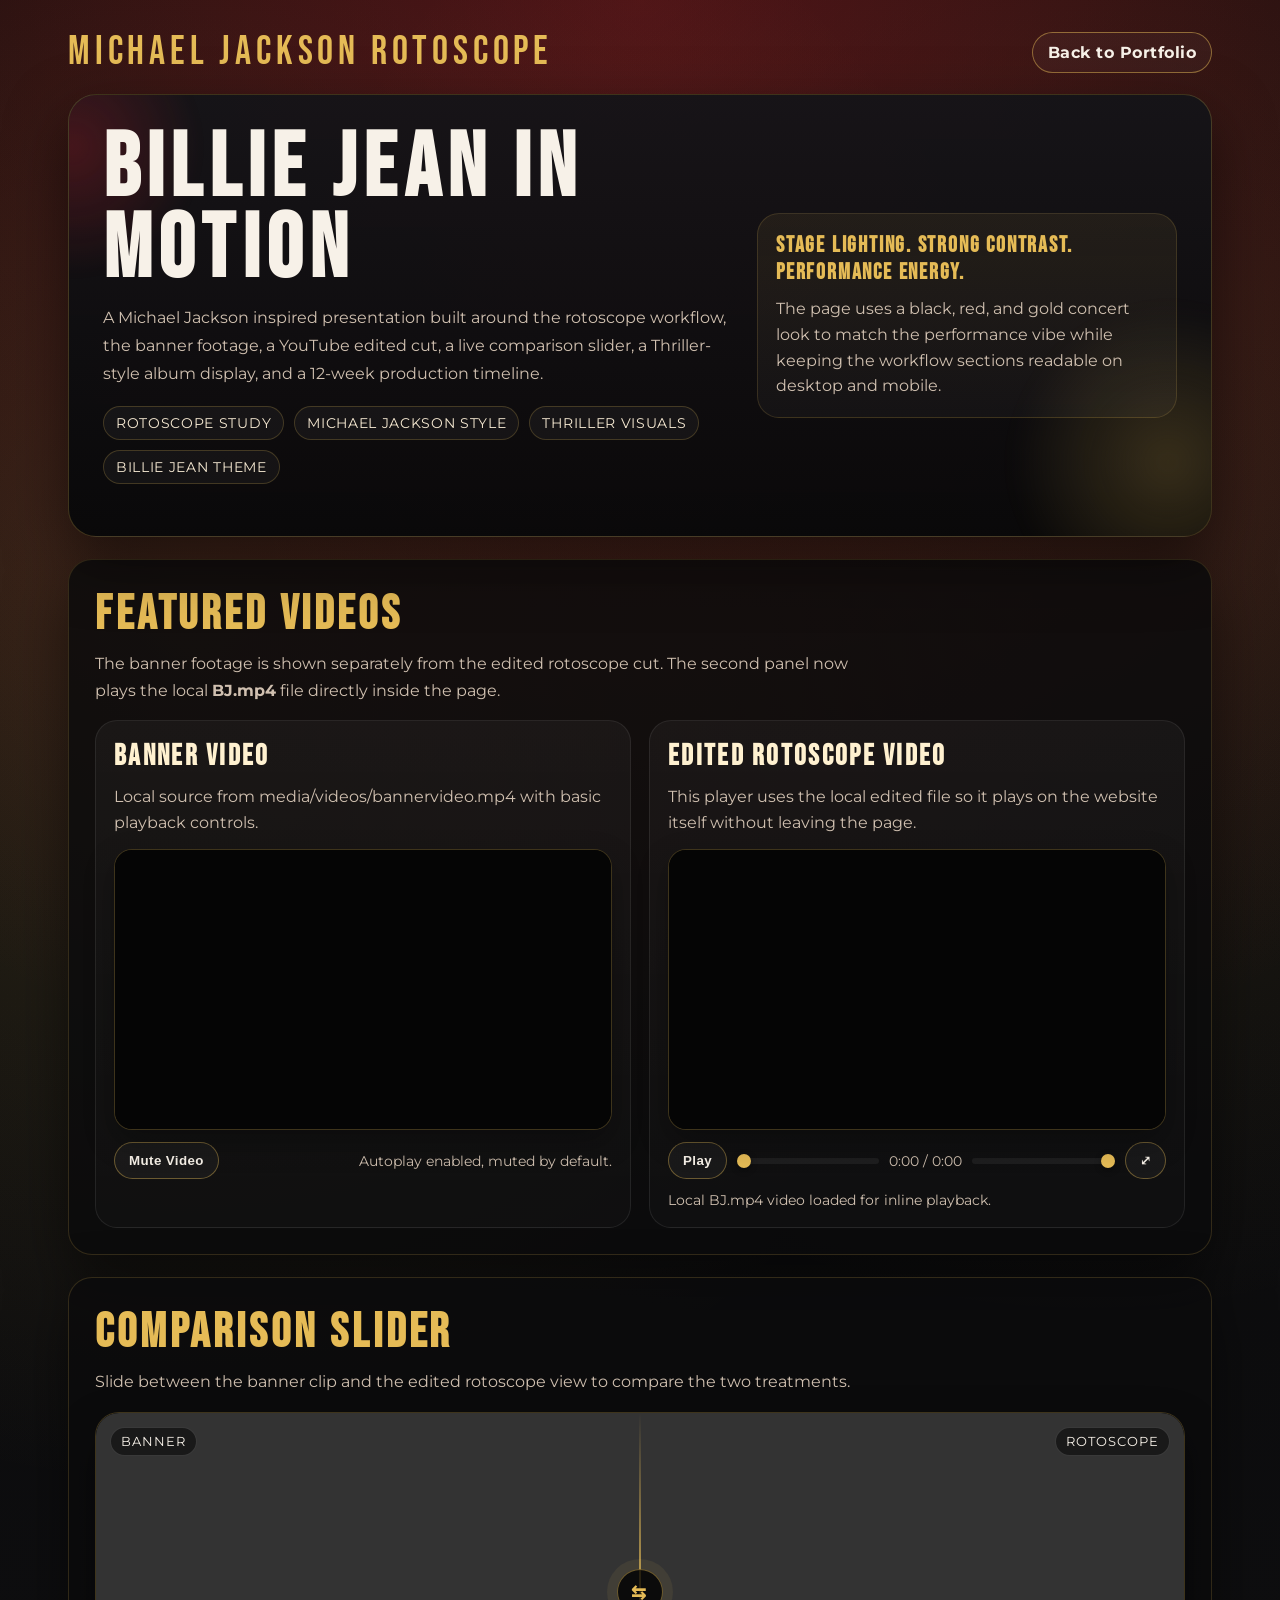
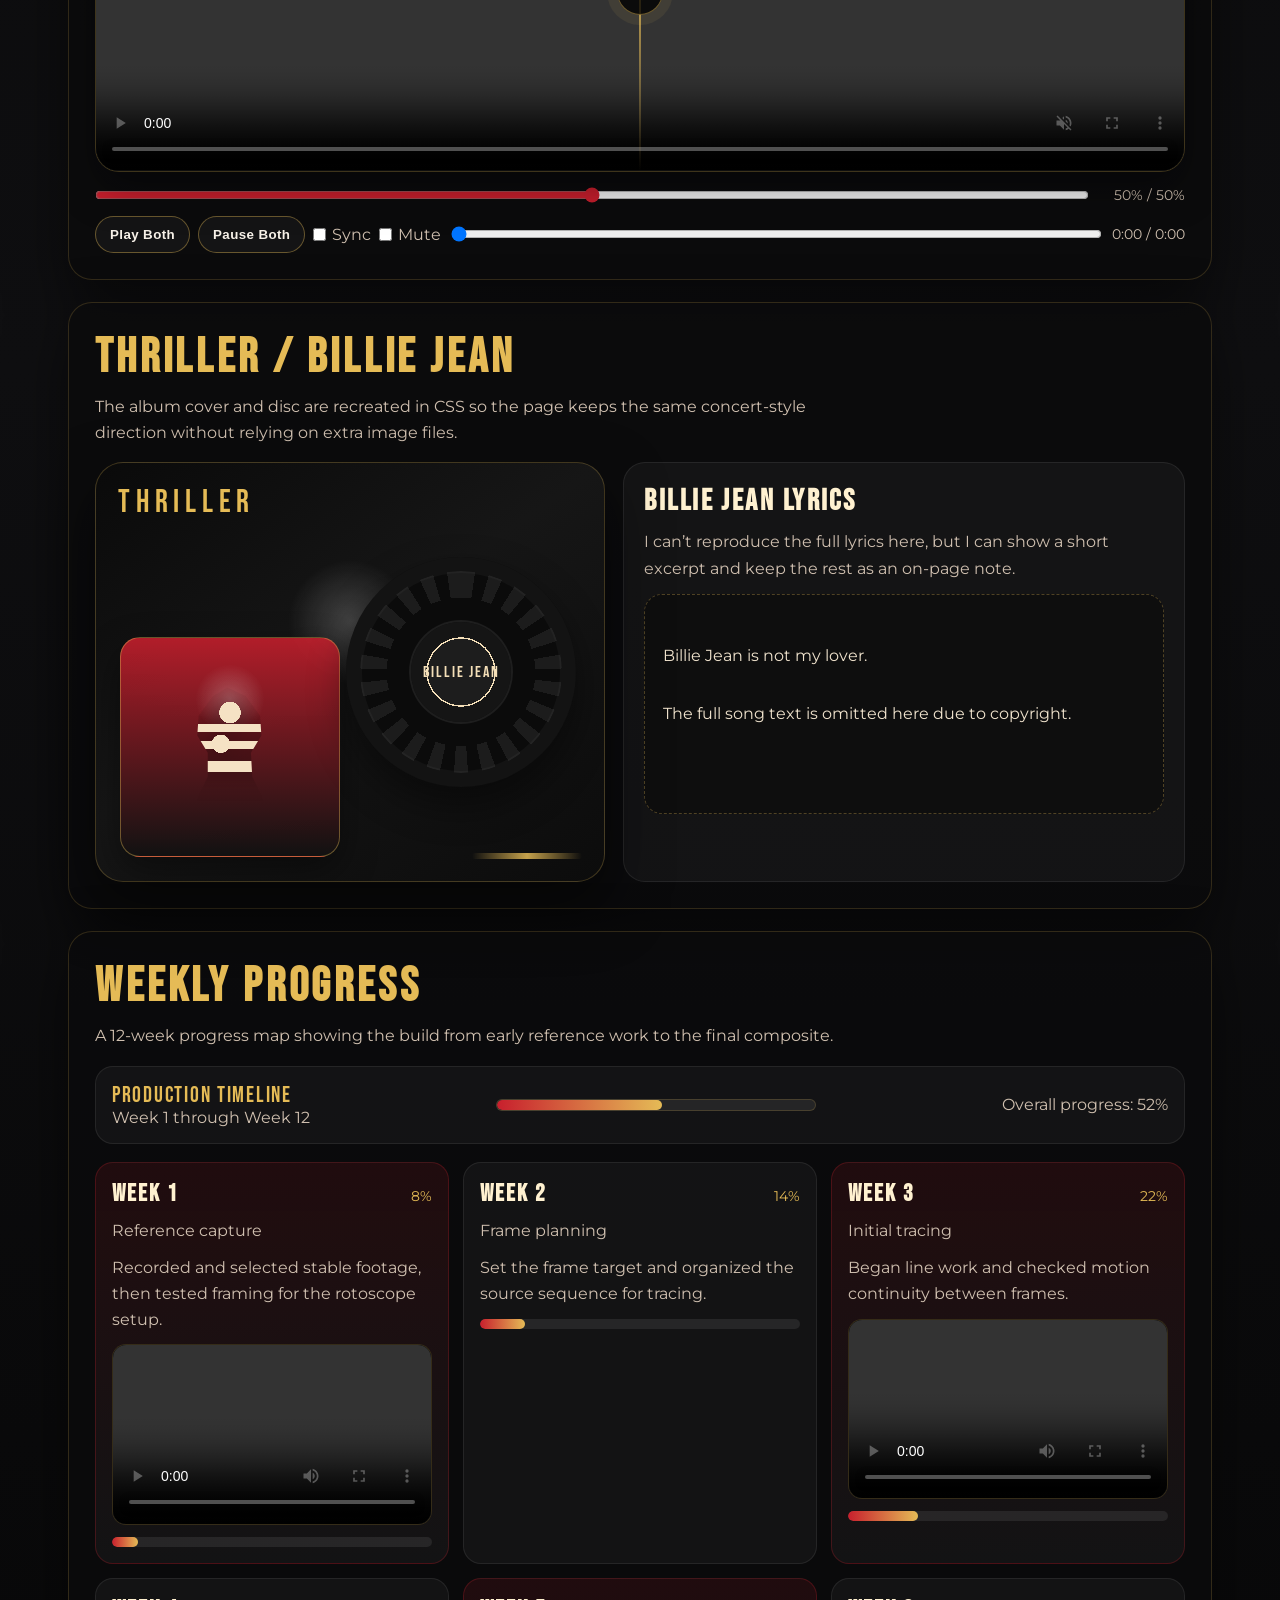
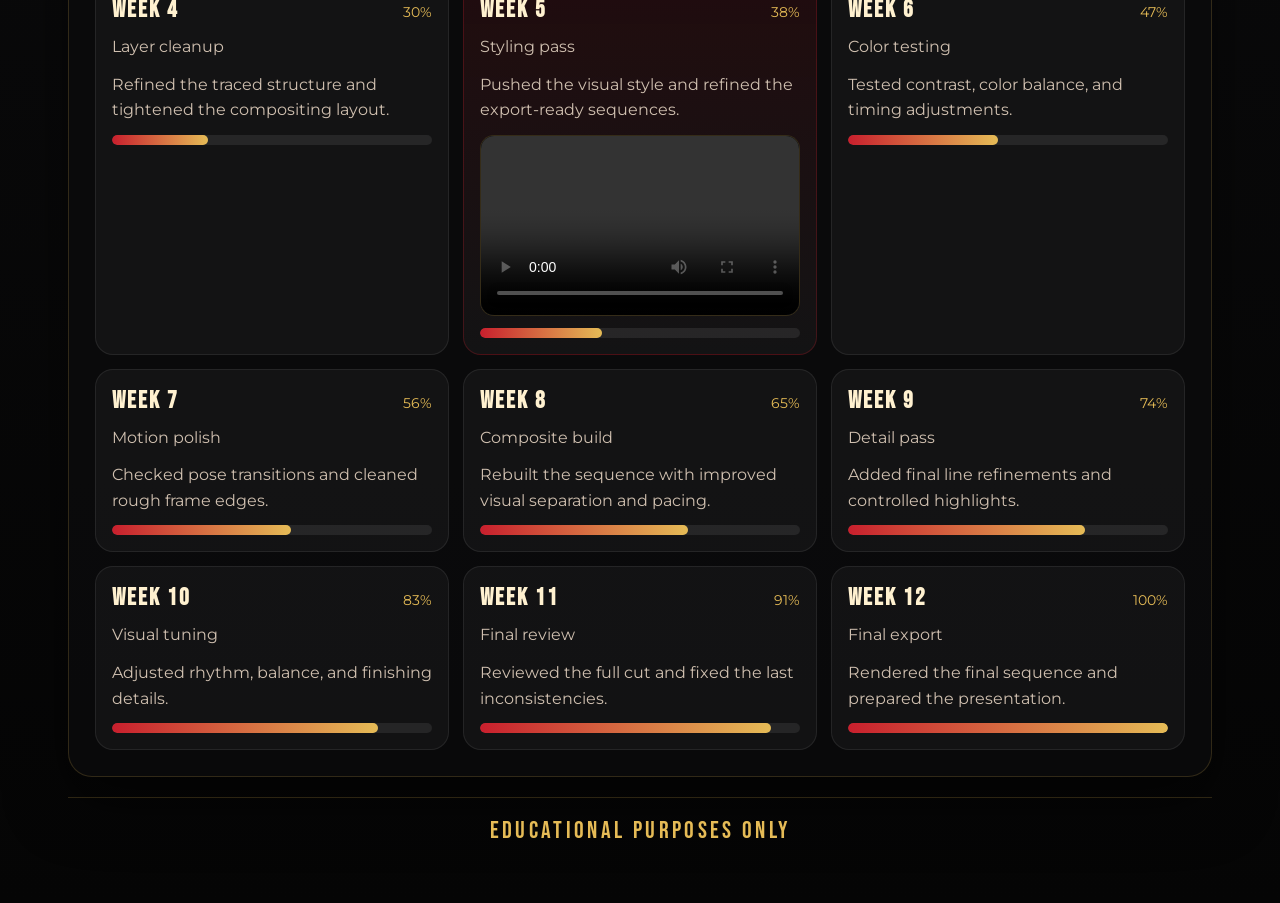
==== sections/rotoscope.html @ 0414a325 "Rotoscope22" ====
<!DOCTYPE html>
<html lang="en">
<head>
    <meta charset="UTF-8" />
    <meta name="viewport" content="width=device-width, initial-scale=1.0" />
    <title>Michael Jackson Rotoscope Showcase</title>
    <link rel="preconnect" href="https://fonts.googleapis.com" />
    <link rel="preconnect" href="https://fonts.gstatic.com" crossorigin />
    <link href="https://fonts.googleapis.com/css2?family=Bebas+Neue&family=Montserrat:wght@400;500;600;700;800&display=swap" rel="stylesheet" />
    <style>
        :root {
            --bg: #050505;
            --panel: rgba(11, 11, 12, 0.84);
            --panel-strong: rgba(18, 18, 20, 0.96);
            --ink: #f7f1e8;
            --muted: #d0c0b0;
            --red: #c81f2d;
            --gold: #e5bb56;
            --line: rgba(255, 232, 180, 0.16);
            --shadow: 0 24px 60px rgba(0, 0, 0, 0.52);
        }

        * {
            box-sizing: border-box;
            margin: 0;
            padding: 0;
        }

        html {
            scroll-behavior: smooth;
        }

        body {
            min-height: 100vh;
            color: var(--ink);
            font-family: "Montserrat", sans-serif;
            background:
                radial-gradient(circle at top, rgba(200, 31, 45, 0.34), transparent 28%),
                radial-gradient(circle at 15% 15%, rgba(229, 187, 86, 0.16), transparent 24%),
                radial-gradient(circle at 85% 12%, rgba(229, 187, 86, 0.12), transparent 22%),
                linear-gradient(180deg, #090909 0%, #0f0f11 48%, #050505 100%);
            overflow-x: hidden;
        }

        body::before {
            content: "";
            position: fixed;
            inset: 0;
            pointer-events: none;
            background:
                linear-gradient(90deg, transparent 0, transparent 49.5%, rgba(255, 255, 255, 0.03) 50%, transparent 50.5%, transparent 100%),
                linear-gradient(180deg, transparent 0, transparent 49.5%, rgba(255, 255, 255, 0.03) 50%, transparent 50.5%, transparent 100%);
            background-size: 88px 88px;
            mask-image: radial-gradient(circle at center, black 30%, transparent 100%);
            opacity: 0.38;
        }

        .wrap {
            position: relative;
            z-index: 1;
            max-width: 1180px;
            margin: 0 auto;
            padding: 28px 18px 40px;
        }

        .top {
            display: flex;
            justify-content: space-between;
            align-items: center;
            gap: 14px;
            margin-bottom: 18px;
        }

        .brand {
            font-family: "Bebas Neue", sans-serif;
            font-size: clamp(1.7rem, 4vw, 2.5rem);
            letter-spacing: 0.12em;
            color: var(--gold);
            text-transform: uppercase;
        }

        .back-link {
            text-decoration: none;
            color: var(--ink);
            border: 1px solid rgba(229, 187, 86, 0.5);
            background: rgba(255, 255, 255, 0.03);
            border-radius: 999px;
            padding: 10px 15px;
            font-weight: 700;
            letter-spacing: 0.03em;
            transition: 0.2s ease;
        }

        .back-link:hover {
            transform: translateY(-1px);
            background: rgba(200, 31, 45, 0.16);
            border-color: rgba(200, 31, 45, 0.6);
        }

        .hero {
            position: relative;
            overflow: hidden;
            background: linear-gradient(180deg, rgba(20, 20, 24, 0.94), rgba(8, 8, 9, 0.96));
            border: 1px solid rgba(229, 187, 86, 0.24);
            border-radius: 28px;
            box-shadow: var(--shadow);
            padding: clamp(22px, 3vw, 34px);
        }

        .hero::before {
            content: "";
            position: absolute;
            inset: -20% auto auto -12%;
            width: 280px;
            height: 280px;
            border-radius: 50%;
            background: radial-gradient(circle, rgba(200, 31, 45, 0.28), transparent 65%);
            filter: blur(6px);
        }

        .hero::after {
            content: "";
            position: absolute;
            inset: auto -12% -24% auto;
            width: 360px;
            height: 360px;
            border-radius: 50%;
            background: radial-gradient(circle, rgba(229, 187, 86, 0.2), transparent 62%);
            filter: blur(10px);
        }

        .hero-grid {
            position: relative;
            z-index: 1;
            display: grid;
            grid-template-columns: minmax(0, 1.2fr) minmax(280px, 0.8fr);
            gap: 24px;
            align-items: center;
        }

        .hero-copy h1 {
            font-family: "Bebas Neue", sans-serif;
            font-size: clamp(3rem, 7vw, 5.8rem);
            line-height: 0.9;
            letter-spacing: 0.08em;
            text-transform: uppercase;
            margin-bottom: 14px;
        }

        .hero-copy .lead {
            color: var(--muted);
            line-height: 1.75;
            max-width: 62ch;
            margin-bottom: 18px;
        }

        .badge-row {
            display: flex;
            flex-wrap: wrap;
            gap: 10px;
            margin-bottom: 18px;
        }

        .badge {
            display: inline-flex;
            align-items: center;
            gap: 8px;
            padding: 8px 12px;
            border-radius: 999px;
            border: 1px solid rgba(229, 187, 86, 0.22);
            background: rgba(255, 255, 255, 0.04);
            color: #f6e9d2;
            font-size: 0.85rem;
            letter-spacing: 0.05em;
            text-transform: uppercase;
        }

        .hero-note {
            display: grid;
            gap: 10px;
            padding: 18px;
            border-radius: 22px;
            background: linear-gradient(180deg, rgba(229, 187, 86, 0.08), rgba(255, 255, 255, 0.03));
            border: 1px solid rgba(229, 187, 86, 0.16);
        }

        .hero-note strong {
            font-family: "Bebas Neue", sans-serif;
            letter-spacing: 0.08em;
            font-size: 1.4rem;
            color: var(--gold);
        }

        .hero-note p {
            color: var(--muted);
            line-height: 1.6;
        }

        .section-shell {
            margin-top: 22px;
            background: var(--panel);
            border: 1px solid rgba(229, 187, 86, 0.18);
            border-radius: 24px;
            box-shadow: var(--shadow);
            padding: clamp(18px, 2.4vw, 26px);
        }

        .section-title {
            font-family: "Bebas Neue", sans-serif;
            font-size: clamp(2rem, 4vw, 3rem);
            letter-spacing: 0.08em;
            text-transform: uppercase;
            color: var(--gold);
            margin-bottom: 8px;
        }

        .section-copy {
            color: var(--muted);
            line-height: 1.65;
            max-width: 70ch;
            margin-bottom: 16px;
        }

        .media-grid {
            display: grid;
            grid-template-columns: repeat(12, 1fr);
            gap: 18px;
        }

        .media-card {
            grid-column: span 6;
            background: linear-gradient(180deg, rgba(255, 255, 255, 0.04), rgba(255, 255, 255, 0.02));
            border: 1px solid rgba(255, 255, 255, 0.08);
            border-radius: 22px;
            padding: 18px;
        }

        .media-card h3 {
            font-family: "Bebas Neue", sans-serif;
            font-size: 1.8rem;
            letter-spacing: 0.08em;
            margin-bottom: 10px;
            color: #fff1d0;
        }

        .media-card p {
            color: var(--muted);
            line-height: 1.6;
            margin-bottom: 14px;
        }

        .video-shell,
        .iframe-shell {
            position: relative;
            overflow: hidden;
            border-radius: 18px;
            border: 1px solid rgba(229, 187, 86, 0.24);
            background: #090909;
            box-shadow: 0 12px 30px rgba(0, 0, 0, 0.3);
        }

        .video-shell video,
        .iframe-shell iframe {
            display: block;
            width: 100%;
            aspect-ratio: 16 / 9;
            border: 0;
            background: #050505;
        }

        .control-row {
            display: flex;
            flex-wrap: wrap;
            justify-content: space-between;
            align-items: center;
            gap: 10px;
            margin-top: 12px;
        }

        .btn {
            border: 1px solid rgba(229, 187, 86, 0.4);
            background: rgba(255, 255, 255, 0.04);
            color: var(--ink);
            padding: 10px 14px;
            border-radius: 999px;
            cursor: pointer;
            font-weight: 700;
            letter-spacing: 0.03em;
            transition: 0.2s ease;
        }

        .btn:hover {
            transform: translateY(-1px);
            background: rgba(200, 31, 45, 0.18);
            border-color: rgba(200, 31, 45, 0.6);
        }

        .status {
            color: var(--muted);
            font-size: 0.9rem;
        }

        .comparison-stage {
            position: relative;
            overflow: hidden;
            border-radius: 24px;
            border: 1px solid rgba(229, 187, 86, 0.24);
            background: #090909;
            min-height: 360px;
            box-shadow: 0 18px 40px rgba(0, 0, 0, 0.35);
            --split: 50%;
        }

        .comparison-layer {
            position: absolute;
            inset: 0;
        }

        .comparison-layer--left {
            overflow: hidden;
            clip-path: inset(0 calc(100% - var(--split)) 0 0);
        }

        .comparison-layer--right {
            overflow: hidden;
            clip-path: inset(0 0 0 var(--split));
        }

        .comparison-layer video,
        .comparison-layer iframe {
            width: 100%;
            height: 100%;
            object-fit: cover;
            border: 0;
            display: block;
            background: #050505;
        }

        .comparison-label {
            position: absolute;
            top: 14px;
            left: 14px;
            z-index: 2;
            padding: 6px 10px;
            border-radius: 999px;
            background: rgba(0, 0, 0, 0.5);
            border: 1px solid rgba(255, 255, 255, 0.14);
            font-size: 0.8rem;
            letter-spacing: 0.08em;
            text-transform: uppercase;
        }

        .comparison-label.right {
            left: auto;
            right: 14px;
        }

        .comparison-handle {
            position: absolute;
            top: 0;
            left: calc(var(--split) - 1px);
            width: 2px;
            height: 100%;
            background: linear-gradient(180deg, transparent, rgba(229, 187, 86, 0.8), transparent);
            pointer-events: none;
            z-index: 3;
        }

        .comparison-handle::before {
            content: "";
            position: absolute;
            top: 50%;
            left: 50%;
            transform: translate(-50%, -50%);
            width: 44px;
            height: 44px;
            border-radius: 50%;
            background: rgba(0, 0, 0, 0.78);
            border: 1px solid rgba(229, 187, 86, 0.45);
            box-shadow: 0 0 0 10px rgba(229, 187, 86, 0.08);
        }

        .comparison-handle::after {
            content: "⇆";
            position: absolute;
            top: 50%;
            left: 50%;
            transform: translate(-50%, -50%);
            color: var(--gold);
            font-weight: 800;
            font-size: 1.1rem;
            letter-spacing: 0.12em;
        }

        .slider-row {
            display: flex;
            align-items: center;
            gap: 12px;
            margin-top: 14px;
        }

        .slider-row input {
            flex: 1;
            accent-color: var(--red);
        }

        /* Custom controls for the featured edited rotoscope video */
        .custom-controls {
            display: flex;
            gap: 10px;
            align-items: center;
            margin-top: 12px;
        }

        .custom-controls input[type="range"] {
            -webkit-appearance: none;
            appearance: none;
            height: 6px;
            background: rgba(255,255,255,0.06);
            border-radius: 6px;
            flex: 1;
        }

        .custom-controls input[type="range"]::-webkit-slider-thumb {
            -webkit-appearance: none;
            width: 14px;
            height: 14px;
            border-radius: 50%;
            background: var(--gold);
            box-shadow: 0 2px 6px rgba(0,0,0,0.4);
        }

        .slider-row .slider-readout {
            min-width: 84px;
            text-align: right;
            color: var(--muted);
            font-size: 0.9rem;
        }

        .album-layout {
            display: grid;
            grid-template-columns: minmax(280px, 1fr) minmax(0, 1.1fr);
            gap: 18px;
            align-items: stretch;
        }

        .album-art {
            position: relative;
            min-height: 420px;
            border-radius: 28px;
            overflow: hidden;
            background:
                radial-gradient(circle at 50% 38%, rgba(255, 255, 255, 0.2), transparent 17%),
                linear-gradient(145deg, #0a0a0a 0%, #161616 46%, #0c0c0c 100%);
            border: 1px solid rgba(229, 187, 86, 0.24);
            box-shadow: var(--shadow);
            padding: 24px;
        }

        .album-art::before {
            content: "THRILLER";
            position: absolute;
            inset: 20px auto auto 22px;
            font-family: "Bebas Neue", sans-serif;
            letter-spacing: 0.18em;
            font-size: 2rem;
            color: var(--gold);
        }

        .album-art::after {
            content: "";
            position: absolute;
            inset: auto 22px 22px auto;
            width: 110px;
            height: 6px;
            border-radius: 999px;
            background: linear-gradient(90deg, transparent, rgba(229, 187, 86, 0.85), transparent);
        }

        .album-cover {
            position: absolute;
            left: 24px;
            bottom: 24px;
            width: min(54%, 220px);
            aspect-ratio: 1 / 1;
            border-radius: 20px;
            overflow: hidden;
            border: 1px solid rgba(229, 187, 86, 0.4);
            background:
                radial-gradient(circle at 50% 28%, rgba(255, 255, 255, 0.25), transparent 18%),
                linear-gradient(180deg, rgba(200, 31, 45, 0.88), rgba(18, 18, 18, 0.96));
            box-shadow: 0 14px 36px rgba(0, 0, 0, 0.4);
        }

        .album-cover .silhouette {
            position: absolute;
            inset: 17% 20% 18% 20%;
            border-radius: 18px;
            background:
                radial-gradient(circle at 50% 18%, #f5e2c4 0 8%, transparent 8.1%),
                radial-gradient(circle at 43% 40%, #f5e2c4 0 8%, transparent 8.1%),
                linear-gradient(180deg, transparent 0 26%, #f5e2c4 26% 32%, transparent 32% 38%, #f5e2c4 38% 44%, transparent 44% 52%, #f5e2c4 52% 60%, transparent 60% 100%);
            clip-path: polygon(48% 0%, 62% 6%, 73% 20%, 74% 34%, 66% 46%, 67% 63%, 78% 84%, 78% 100%, 22% 100%, 22% 84%, 33% 63%, 33% 46%, 25% 34%, 26% 20%, 37% 6%);
            transform: translateY(12px);
            filter: drop-shadow(0 0 12px rgba(0, 0, 0, 0.5));
        }

        .disc {
            position: absolute;
            right: 28px;
            top: 50%;
            transform: translateY(-50%);
            width: min(54%, 230px);
            aspect-ratio: 1 / 1;
            border-radius: 50%;
            background:
                radial-gradient(circle at center, #1b1b1b 0 14%, #f2dfac 14% 17%, #171717 17% 24%, rgba(255, 255, 255, 0.08) 24% 25%, #0b0b0b 25% 100%),
                conic-gradient(from 0deg, #b11f29, #f0c862, #b11f29, #8d1f26, #f0c862, #b11f29);
            box-shadow: inset 0 0 0 16px rgba(255, 255, 255, 0.03), 0 18px 38px rgba(0, 0, 0, 0.42);
        }

        .disc::before {
            content: "";
            position: absolute;
            inset: 14px;
            border-radius: 50%;
            background: repeating-conic-gradient(from 0deg, rgba(255, 255, 255, 0.12) 0 8deg, transparent 8deg 16deg);
            mask: radial-gradient(circle at center, transparent 0 52%, black 52% 100%);
            opacity: 0.6;
        }

        .disc::after {
            content: "BILLIE JEAN";
            position: absolute;
            inset: 50% auto auto 50%;
            transform: translate(-50%, -50%);
            width: 80px;
            height: 80px;
            border-radius: 50%;
            display: grid;
            place-items: center;
            text-align: center;
            padding: 10px;
            font-family: "Bebas Neue", sans-serif;
            font-size: 1rem;
            letter-spacing: 0.12em;
            line-height: 1.1;
            color: #f4dfb8;
            background: radial-gradient(circle, #1d1d1d 0 47%, #f4dfb8 47% 49%, #151515 49% 100%);
            box-shadow: 0 0 0 2px rgba(255, 255, 255, 0.08);
        }

        .lyrics-card {
            display: grid;
            gap: 14px;
        }

        .lyrics-panel {
            background: rgba(255, 255, 255, 0.04);
            border: 1px solid rgba(255, 255, 255, 0.08);
            border-radius: 22px;
            padding: 20px;
        }

        .lyrics-panel h3 {
            font-family: "Bebas Neue", sans-serif;
            font-size: 1.9rem;
            letter-spacing: 0.08em;
            color: #fff1d0;
            margin-bottom: 10px;
        }

        .lyrics-note {
            color: var(--muted);
            line-height: 1.65;
            margin-bottom: 12px;
        }

        .lyrics-box {
            min-height: 220px;
            padding: 18px;
            border-radius: 18px;
            border: 1px dashed rgba(229, 187, 86, 0.3);
            background: rgba(0, 0, 0, 0.28);
            color: #f0e3cd;
            line-height: 1.8;
            white-space: pre-line;
        }

        .progress-summary {
            display: flex;
            flex-wrap: wrap;
            gap: 14px;
            align-items: center;
            justify-content: space-between;
            margin-bottom: 18px;
            padding: 16px;
            border-radius: 18px;
            background: rgba(255, 255, 255, 0.04);
            border: 1px solid rgba(255, 255, 255, 0.08);
        }

        .progress-summary .label {
            font-family: "Bebas Neue", sans-serif;
            letter-spacing: 0.08em;
            font-size: 1.35rem;
            color: var(--gold);
        }

        .progress-summary .meta {
            color: var(--muted);
        }

        .overall-bar {
            width: min(100%, 320px);
            height: 12px;
            overflow: hidden;
            border-radius: 999px;
            background: rgba(255, 255, 255, 0.08);
            border: 1px solid rgba(229, 187, 86, 0.18);
        }

        .overall-bar span {
            display: block;
            height: 100%;
            width: 0;
            border-radius: inherit;
            background: linear-gradient(90deg, var(--red), var(--gold));
        }

        .weeks-grid {
            display: grid;
            grid-template-columns: repeat(12, minmax(0, 1fr));
            gap: 14px;
        }

        .week-card {
            grid-column: span 4;
            padding: 16px;
            border-radius: 18px;
            background: rgba(255, 255, 255, 0.04);
            border: 1px solid rgba(255, 255, 255, 0.08);
        }

        .week-card.featured {
            background: linear-gradient(180deg, rgba(200, 31, 45, 0.12), rgba(255, 255, 255, 0.04));
            border-color: rgba(200, 31, 45, 0.26);
        }

        .week-head {
            display: flex;
            align-items: baseline;
            justify-content: space-between;
            gap: 10px;
            margin-bottom: 10px;
        }

        .week-head strong {
            font-family: "Bebas Neue", sans-serif;
            font-size: 1.5rem;
            letter-spacing: 0.08em;
            color: #fff1d0;
        }

        .week-head span {
            color: var(--gold);
            font-size: 0.9rem;
        }

        .week-card p {
            color: var(--muted);
            line-height: 1.6;
            margin-bottom: 12px;
        }

        .week-media {
            margin-top: 12px;
            border-radius: 14px;
            overflow: hidden;
            border: 1px solid rgba(229, 187, 86, 0.2);
            background: #090909;
        }

        .week-media video {
            display: block;
            width: 100%;
            aspect-ratio: 16 / 9;
            object-fit: cover;
            background: #050505;
        }

        .week-meter {
            margin-top: 12px;
            height: 10px;
            border-radius: 999px;
            overflow: hidden;
            background: rgba(255, 255, 255, 0.08);
        }

        .week-meter span {
            display: block;
            height: 100%;
            border-radius: inherit;
            background: linear-gradient(90deg, var(--red), var(--gold));
        }

        .youtube-fallback {
            display: grid;
            place-items: center;
            gap: 10px;
            min-height: 100%;
            padding: 20px;
            text-align: center;
            color: var(--muted);
            background: linear-gradient(180deg, rgba(10, 10, 10, 0.92), rgba(24, 24, 24, 0.96));
        }

        .youtube-fallback strong {
            color: var(--gold);
            font-family: "Bebas Neue", sans-serif;
            font-size: 1.6rem;
            letter-spacing: 0.1em;
        }

        .footer {
            margin-top: 20px;
            padding: 18px;
            text-align: center;
            font-family: "Bebas Neue", sans-serif;
            font-size: 1.5rem;
            letter-spacing: 0.14em;
            text-transform: uppercase;
            color: var(--gold);
            border-top: 1px solid rgba(229, 187, 86, 0.18);
        }

        .progress-section {
            margin-top: 22px;
        }

        @media (max-width: 980px) {
            .hero-grid,
            .album-layout {
                grid-template-columns: 1fr;
            }

            .media-card,
            .week-card {
                grid-column: span 12;
            }

            .album-art {
                min-height: 360px;
            }
        }

        @media (max-width: 720px) {
            .top {
                flex-direction: column;
                align-items: flex-start;
            }

            .hero-copy h1 {
                font-size: clamp(2.6rem, 16vw, 4.5rem);
            }

            .comparison-stage {
                min-height: 260px;
            }

            .slider-row {
                flex-direction: column;
                align-items: stretch;
            }

            .slider-row .slider-readout {
                min-width: 0;
                text-align: left;
            }
        }
    </style>
</head>
<body>
    <div class="wrap">
        <header class="top">
            <div class="brand">Michael Jackson Rotoscope</div>
            <a class="back-link" href="../index.html#projects">Back to Portfolio</a>
        </header>

        <section class="hero" aria-labelledby="hero-title">
            <div class="hero-grid">
                <div class="hero-copy">
                    <h1 id="hero-title">Billie Jean in Motion</h1>
                    <p class="lead">
                        A Michael Jackson inspired presentation built around the rotoscope workflow, the banner
                        footage, a YouTube edited cut, a live comparison slider, a Thriller-style album display,
                        and a 12-week production timeline.
                    </p>
                    <div class="badge-row" aria-label="Project highlights">
                        <span class="badge">Rotoscope Study</span>
                        <span class="badge">Michael Jackson Style</span>
                        <span class="badge">Thriller Visuals</span>
                        <span class="badge">Billie Jean Theme</span>
                    </div>
                </div>
                <div class="hero-note">
                    <strong>Stage lighting. Strong contrast. Performance energy.</strong>
                    <p>
                        The page uses a black, red, and gold concert look to match the performance vibe while keeping
                        the workflow sections readable on desktop and mobile.
                    </p>
                </div>
            </div>
        </section>

        <section class="section-shell" aria-labelledby="media-showcase-title">
            <h2 class="section-title" id="media-showcase-title">Featured Videos</h2>
            <p class="section-copy">
                The banner footage is shown separately from the edited rotoscope cut. The second panel now plays the
                local <strong>BJ.mp4</strong> file directly inside the page.
            </p>

            <div class="media-grid">
                <article class="media-card">
                    <h3>Banner Video</h3>
                    <p>Local source from media/videos/bannervideo.mp4 with basic playback controls.</p>
                    <figure class="video-shell">
                        <video id="bannerVideo" autoplay muted loop playsinline preload="auto" aria-label="Banner video">
                            <source src="../media/videos/bannervideo.mp4" type="video/mp4" />
                            Your browser cannot play this video format.
                        </video>
                    </figure>
                    <div class="control-row">
                        <button id="bannerMuteToggle" class="btn" type="button" aria-pressed="false">Mute Video</button>
                        <span id="bannerStatus" class="status">Autoplay enabled, muted by default.</span>
                    </div>
                </article>

                <article class="media-card">
                    <h3>Edited Rotoscope Video</h3>
                    <p>
                        This player uses the local edited file so it plays on the website itself without leaving the
                        page.
                    </p>
                    <figure class="video-shell">
                        <video id="rotoscopeVideo" preload="metadata" playsinline aria-label="Edited rotoscope video">
                            <source src="../media/videos/BJ.mp4" type="video/mp4" />
                            Your browser cannot play this video format.
                        </video>
                    </figure>
                    <div id="rotoscopeControlsWrap">
                        <div class="custom-controls" id="rotoscopeControls" aria-label="Edited video controls">
                            <button id="rotPlay" class="btn" type="button" aria-pressed="false">Play</button>
                            <input id="rotProgress" type="range" min="0" max="0" value="0" aria-label="Seek" />
                            <span id="rotTime" class="status">0:00 / 0:00</span>
                            <input id="rotVolume" type="range" min="0" max="1" step="0.05" value="1" aria-label="Volume" style="width:110px;" />
                            <button id="rotFS" class="btn" type="button" aria-label="Toggle fullscreen">⤢</button>
                        </div>
                        <div class="control-row">
                            <span id="rotoscopeStatus" class="status">Local BJ.mp4 video loaded for inline playback.</span>
                        </div>
                    </div>
                </article>
            </div>
        </section>

        <section class="section-shell" aria-labelledby="comparison-title">
            <h2 class="section-title" id="comparison-title">Comparison Slider</h2>
            <p class="section-copy">
                Slide between the banner clip and the edited rotoscope view to compare the two treatments.
            </p>

            <div class="comparison-stage" id="comparisonStage">
                <div class="comparison-label">Banner</div>
                <div class="comparison-label right">Rotoscope</div>

                <div class="comparison-layer comparison-layer--left">
                    <video id="compareBannerVideo" controls autoplay muted loop playsinline preload="auto" aria-label="Comparison banner video">
                        <source src="../media/videos/bannervideo.mp4" type="video/mp4" />
                        Your browser cannot play this video format.
                    </video>
                </div>

                <div class="comparison-layer comparison-layer--right">
                    <video id="compareRotoscopeVideo" controls autoplay muted loop playsinline preload="auto" aria-label="Comparison rotoscope video">
                        <source src="../media/videos/BJ.mp4" type="video/mp4" />
                        Your browser cannot play this video format.
                    </video>
                </div>

                <div class="comparison-handle" aria-hidden="true"></div>
            </div>

            <div class="slider-row">
                <input id="comparisonRange" type="range" min="0" max="100" value="50" aria-label="Comparison slider" />
                <span id="comparisonReadout" class="slider-readout">50% / 50%</span>
            </div>

            <div class="control-row" id="comparisonControls">
                <div style="display:flex;gap:8px;align-items:center;">
                    <button id="compPlay" class="btn" type="button">Play Both</button>
                    <button id="compPause" class="btn" type="button">Pause Both</button>
                    <label style="display:flex;align-items:center;gap:6px;color:var(--muted);"><input id="compSync" type="checkbox" /> Sync</label>
                    <label style="display:flex;align-items:center;gap:6px;color:var(--muted);"><input id="compMute" type="checkbox" /> Mute</label>
                </div>
                <div style="display:flex;align-items:center;gap:10px;flex:1;margin-left:auto;">
                    <input id="compSeek" type="range" min="0" max="0" value="0" style="flex:1;" />
                    <span id="compTime" class="status">0:00 / 0:00</span>
                </div>
            </div>
        </section>

        <section class="section-shell" aria-labelledby="album-title">
            <h2 class="section-title" id="album-title">Thriller / Billie Jean</h2>
            <p class="section-copy">
                The album cover and disc are recreated in CSS so the page keeps the same concert-style direction without
                relying on extra image files.
            </p>

            <div class="album-layout">
                <div class="album-art" aria-label="Thriller inspired album art and disc">
                    <div class="album-cover">
                        <div class="silhouette"></div>
                    </div>
                    <div class="disc"></div>
                </div>

                <div class="lyrics-card">
                    <div class="lyrics-panel">
                        <h3>Billie Jean Lyrics</h3>
                        <p class="lyrics-note">
                            I can’t reproduce the full lyrics here, but I can show a short excerpt and keep the rest as
                            an on-page note.
                        </p>
                        <div class="lyrics-box">
                            Billie Jean is not my lover.

                            The full song text is omitted here due to copyright.
                        </div>
                    </div>
                </div>
            </div>
        </section>

        <section class="section-shell progress-section" aria-labelledby="progress-title">
            <h2 class="section-title" id="progress-title">Weekly Progress</h2>
            <p class="section-copy">
                A 12-week progress map showing the build from early reference work to the final composite.
            </p>

            <div class="progress-summary">
                <div>
                    <div class="label">Production Timeline</div>
                    <div class="meta">Week 1 through Week 12</div>
                </div>
                <div class="overall-bar" aria-hidden="true"><span id="overallProgressBar"></span></div>
                <div class="meta" id="overallProgressText">Overall progress: 0%</div>
            </div>

            <div id="weeksGrid" class="weeks-grid"></div>
        </section>

        <footer class="footer">EDUCATIONAL PURPOSES ONLY</footer>
    </div>

    <script>
        const bannerVideo = document.getElementById("bannerVideo");
        const compareBannerVideo = document.getElementById("compareBannerVideo");
        const rotoscopeVideo = document.getElementById("rotoscopeVideo");
        const compareRotoscopeVideo = document.getElementById("compareRotoscopeVideo");
        const rotoscopeStatus = document.getElementById("rotoscopeStatus");
        const comparisonStage = document.getElementById("comparisonStage");
        const comparisonRange = document.getElementById("comparisonRange");
        const comparisonReadout = document.getElementById("comparisonReadout");
        const weeksGrid = document.getElementById("weeksGrid");
        const overallProgressBar = document.getElementById("overallProgressBar");
        const overallProgressText = document.getElementById("overallProgressText");

        if (rotoscopeStatus) {
            rotoscopeStatus.textContent = rotoscopeVideo
                ? "Local BJ.mp4 video loaded for inline playback."
                : "Edited video player could not be initialized.";
        }

        if (bannerVideo) {
            bannerVideo.muted = true;
            bannerVideo.play().catch(() => {
                // Ignore autoplay rejection; controls remain available.
            });
        }

        if (rotoscopeVideo) {
            rotoscopeVideo.pause();
            rotoscopeVideo.currentTime = 0;
        }

        const comparisonSync = () => {
            const value = Number(comparisonRange.value);
            const split = `${value}%`;
            comparisonStage.style.setProperty("--split", split);
            comparisonReadout.textContent = `${value}% / ${100 - value}%`;
        };

        comparisonRange.addEventListener("input", comparisonSync);
        comparisonSync();

        const weekData = [
            { week: 1, percent: 8, phase: "Reference capture", note: "Recorded and selected stable footage, then tested framing for the rotoscope setup.", video: "../media/videos/ProgressRoto/WEEK1.mp4" },
            { week: 2, percent: 14, phase: "Frame planning", note: "Set the frame target and organized the source sequence for tracing." },
            { week: 3, percent: 22, phase: "Initial tracing", note: "Began line work and checked motion continuity between frames.", video: "../media/videos/ProgressRoto/WEEK3.mp4" },
            { week: 4, percent: 30, phase: "Layer cleanup", note: "Refined the traced structure and tightened the compositing layout." },
            { week: 5, percent: 38, phase: "Styling pass", note: "Pushed the visual style and refined the export-ready sequences.", video: "../media/videos/ProgressRoto/WEEK5.mp4" },
            { week: 6, percent: 47, phase: "Color testing", note: "Tested contrast, color balance, and timing adjustments." },
            { week: 7, percent: 56, phase: "Motion polish", note: "Checked pose transitions and cleaned rough frame edges." },
            { week: 8, percent: 65, phase: "Composite build", note: "Rebuilt the sequence with improved visual separation and pacing." },
            { week: 9, percent: 74, phase: "Detail pass", note: "Added final line refinements and controlled highlights." },
            { week: 10, percent: 83, phase: "Visual tuning", note: "Adjusted rhythm, balance, and finishing details." },
            { week: 11, percent: 91, phase: "Final review", note: "Reviewed the full cut and fixed the last inconsistencies." },
            { week: 12, percent: 100, phase: "Final export", note: "Rendered the final sequence and prepared the presentation." }
        ];

        const renderWeekCard = (entry) => {
            const article = document.createElement("article");
            article.className = `week-card${entry.video ? " featured" : ""}`;

            const mediaMarkup = entry.video
                ? `
                    <div class="week-media">
                        <video controls preload="metadata" aria-label="Week ${entry.week} progress video">
                            <source src="${entry.video}" type="video/mp4" />
                            Your browser cannot play this video format.
                        </video>
                    </div>
                `
                : "";

            article.innerHTML = `
                <div class="week-head">
                    <strong>Week ${entry.week}</strong>
                    <span>${entry.percent}%</span>
                </div>
                <p>${entry.phase}</p>
                <p>${entry.note}</p>
                ${mediaMarkup}
                <div class="week-meter" aria-hidden="true"><span style="width: ${entry.percent}%;"></span></div>
            `;

            return article;
        };

        if (weeksGrid) {
            weekData.forEach((entry) => {
                weeksGrid.appendChild(renderWeekCard(entry));
            });
        }

        if (overallProgressBar && overallProgressText) {
            const averageProgress = Math.round(
                weekData.reduce((total, entry) => total + entry.percent, 0) / weekData.length
            );
            overallProgressBar.style.width = `${averageProgress}%`;
            overallProgressText.textContent = `Overall progress: ${averageProgress}%`;
        }

        // --- Custom controls for the Edited Rotoscope Video ---
        const rotPlayBtn = document.getElementById("rotPlay");
        const rotProgress = document.getElementById("rotProgress");
        const rotTime = document.getElementById("rotTime");
        const rotVolume = document.getElementById("rotVolume");
        const rotFS = document.getElementById("rotFS");

        const formatTime = (s) => {
            if (!isFinite(s) || s <= 0) return "0:00";
            const m = Math.floor(s / 60);
            const sec = Math.floor(s % 60).toString().padStart(2, "0");
            return `${m}:${sec}`;
        };

        if (rotoscopeVideo) {
            rotoscopeVideo.removeAttribute("controls");

            rotoscopeVideo.addEventListener("loadedmetadata", () => {
                rotProgress.max = Math.floor(rotoscopeVideo.duration) || 0;
                rotProgress.value = 0;
                rotTime.textContent = `0:00 / ${formatTime(rotoscopeVideo.duration)}`;
            });

            rotoscopeVideo.addEventListener("timeupdate", () => {
                rotProgress.value = Math.floor(rotoscopeVideo.currentTime);
                rotTime.textContent = `${formatTime(rotoscopeVideo.currentTime)} / ${formatTime(rotoscopeVideo.duration)}`;
                if (rotoscopeVideo.paused) rotPlayBtn.textContent = "Play";
                else rotPlayBtn.textContent = "Pause";
            });

            rotPlayBtn.addEventListener("click", () => {
                if (rotoscopeVideo.paused) {
                    rotoscopeVideo.play();
                    rotPlayBtn.textContent = "Pause";
                } else {
                    rotoscopeVideo.pause();
                    rotPlayBtn.textContent = "Play";
                }
            });

            rotProgress.addEventListener("input", () => {
                rotoscopeVideo.currentTime = Number(rotProgress.value);
            });

            rotVolume.addEventListener("input", () => {
                rotoscopeVideo.volume = Number(rotVolume.value);
            });

            rotFS.addEventListener("click", () => {
                const el = rotoscopeVideo.closest(".video-shell") || rotoscopeVideo;
                if (document.fullscreenElement) document.exitFullscreen();
                else if (el.requestFullscreen) el.requestFullscreen();
            });
        }

        // Ensure comparison videos show native controls but keep them in sync when user wants to play both
        const compPlayBoth = () => {
            try {
                if (compareBannerVideo && compareRotoscopeVideo) {
                    compareBannerVideo.play();
                    compareRotoscopeVideo.play();
                }
            } catch (e) {
                // play() may be rejected by autoplay policy — ignore
            }
        };

        const compPauseBoth = () => {
            if (compareBannerVideo && compareRotoscopeVideo) {
                compareBannerVideo.pause();
                compareRotoscopeVideo.pause();
            }
        };

        // Optional: allow clicking the comparison handle area to toggle playback of both
        const comparisonStageEl = document.getElementById("comparisonStage");
        if (comparisonStageEl) {
            comparisonStageEl.addEventListener("dblclick", () => {
                // double-click toggles play/pause for both comparison videos
                if (compareBannerVideo && compareRotoscopeVideo) {
                    if (compareBannerVideo.paused || compareRotoscopeVideo.paused) compPlayBoth();
                    else compPauseBoth();
                }
            });
        }

        // --- Unified comparison controls (play/seek/sync/mute) ---
        const compPlay = document.getElementById("compPlay");
        const compPause = document.getElementById("compPause");
        const compSeek = document.getElementById("compSeek");
        const compSync = document.getElementById("compSync");
        const compMute = document.getElementById("compMute");
        const compTime = document.getElementById("compTime");

        const updateCompDuration = () => {
            const dur = (compareBannerVideo && isFinite(compareBannerVideo.duration) && compareBannerVideo.duration) ||
                (compareRotoscopeVideo && isFinite(compareRotoscopeVideo.duration) && compareRotoscopeVideo.duration) || 0;
            compSeek.max = Math.floor(dur) || 0;
            compTime.textContent = `0:00 / ${formatTime(dur)}`;
        };

        const updateCompTime = () => {
            const t = (compareBannerVideo && compareBannerVideo.currentTime) || (compareRotoscopeVideo && compareRotoscopeVideo.currentTime) || 0;
            const d = (compareBannerVideo && compareBannerVideo.duration) || (compareRotoscopeVideo && compareRotoscopeVideo.duration) || 0;
            compSeek.value = Math.floor(t);
            compTime.textContent = `${formatTime(t)} / ${formatTime(d)}`;
        };

        if (compareBannerVideo) compareBannerVideo.addEventListener("loadedmetadata", updateCompDuration);
        if (compareRotoscopeVideo) compareRotoscopeVideo.addEventListener("loadedmetadata", updateCompDuration);

        // Keep comp time display updated
        if (compareBannerVideo) compareBannerVideo.addEventListener("timeupdate", updateCompTime);
        if (compareRotoscopeVideo) compareRotoscopeVideo.addEventListener("timeupdate", updateCompTime);

        compPlay && compPlay.addEventListener("click", compPlayBoth);
        compPause && compPause.addEventListener("click", compPauseBoth);

        let isSeeking = false;
        compSeek && compSeek.addEventListener("input", () => {
            isSeeking = true;
            const t = Number(compSeek.value);
            if (compareBannerVideo) compareBannerVideo.currentTime = t;
            if (compareRotoscopeVideo) compareRotoscopeVideo.currentTime = t;
            // small timeout to allow videos to settle
            setTimeout(() => { isSeeking = false; }, 60);
        });

        // Sync behavior: if checked, keep right video in sync with left's time updates
        if (compareBannerVideo) {
            compareBannerVideo.addEventListener("timeupdate", () => {
                if (compSync && compSync.checked && !isSeeking && compareRotoscopeVideo) {
                    const diff = Math.abs(compareRotoscopeVideo.currentTime - compareBannerVideo.currentTime);
                    if (diff > 0.15) compareRotoscopeVideo.currentTime = compareBannerVideo.currentTime;
                }
            });
        }

        // Mute toggle applies to both
        compMute && compMute.addEventListener("change", () => {
            const muted = compMute.checked;
            if (compareBannerVideo) compareBannerVideo.muted = muted;
            if (compareRotoscopeVideo) compareRotoscopeVideo.muted = muted;
        });
    </script>
</body>
</html>
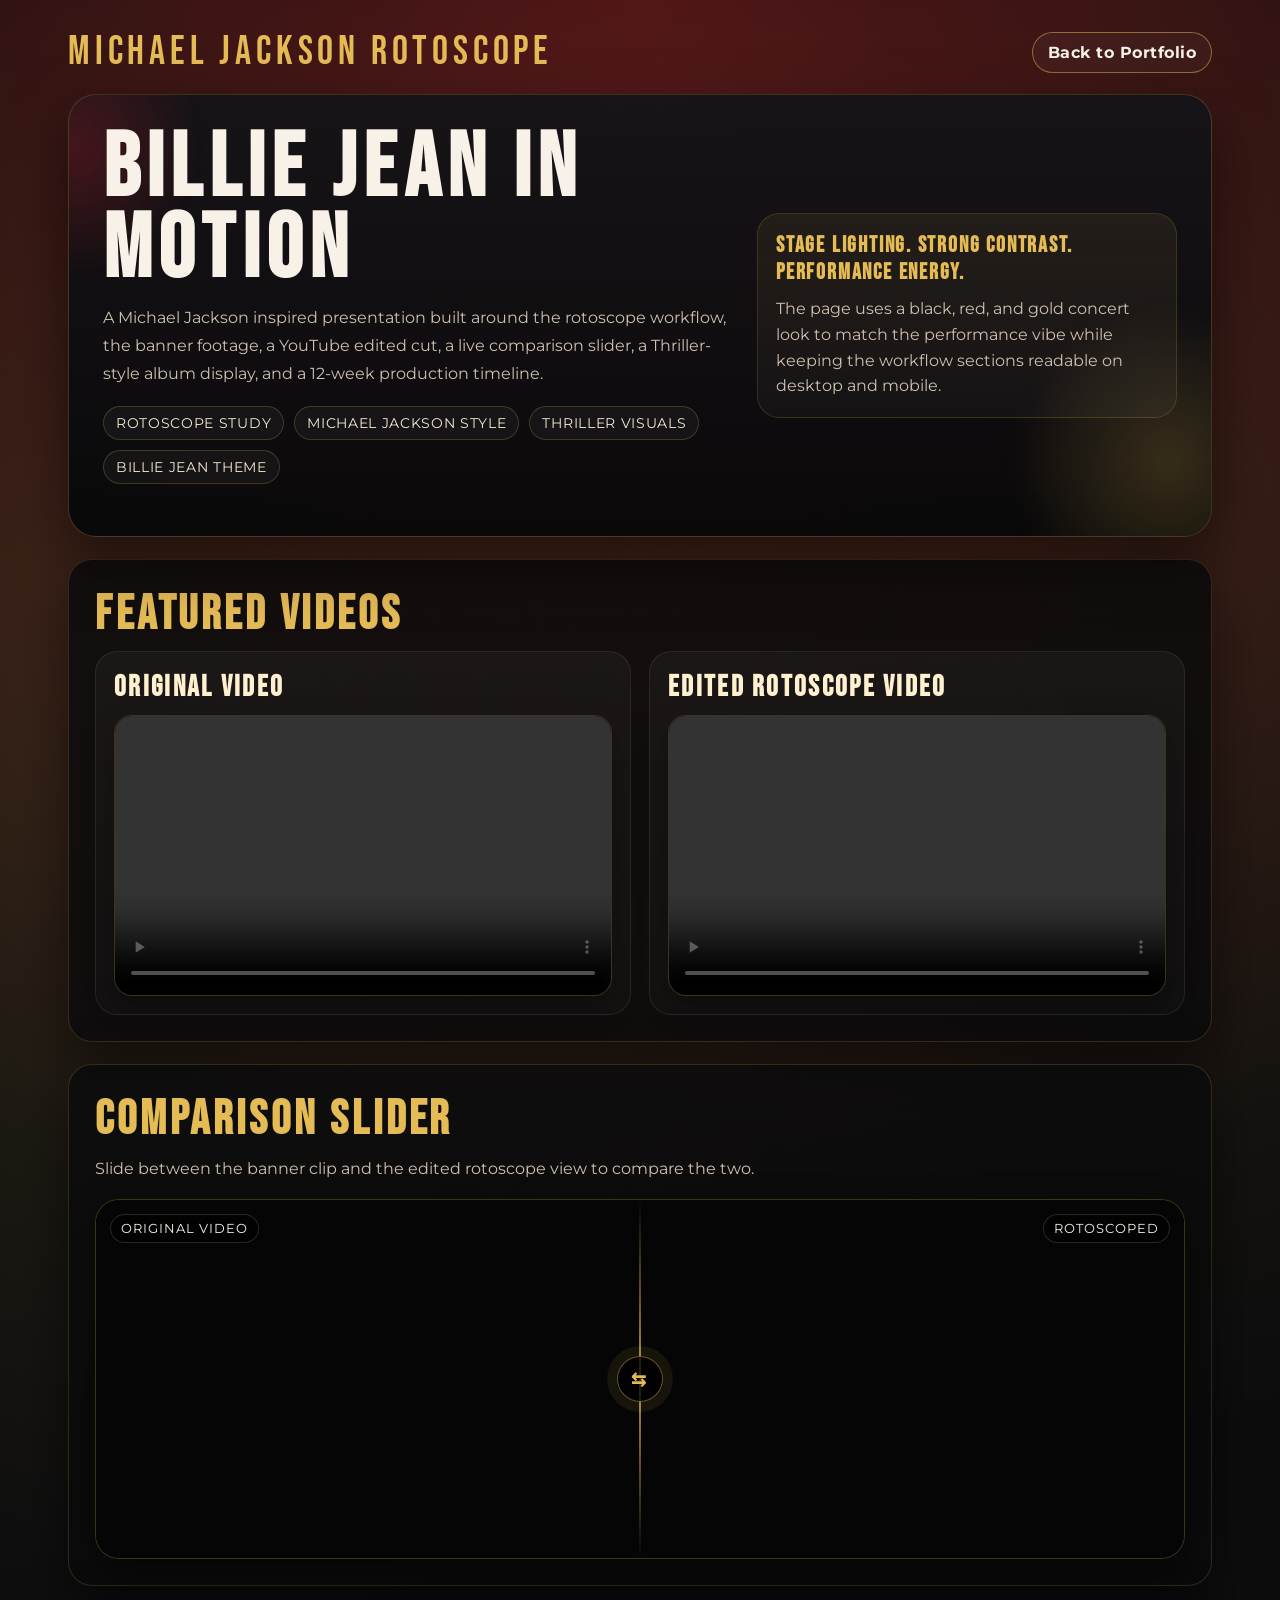
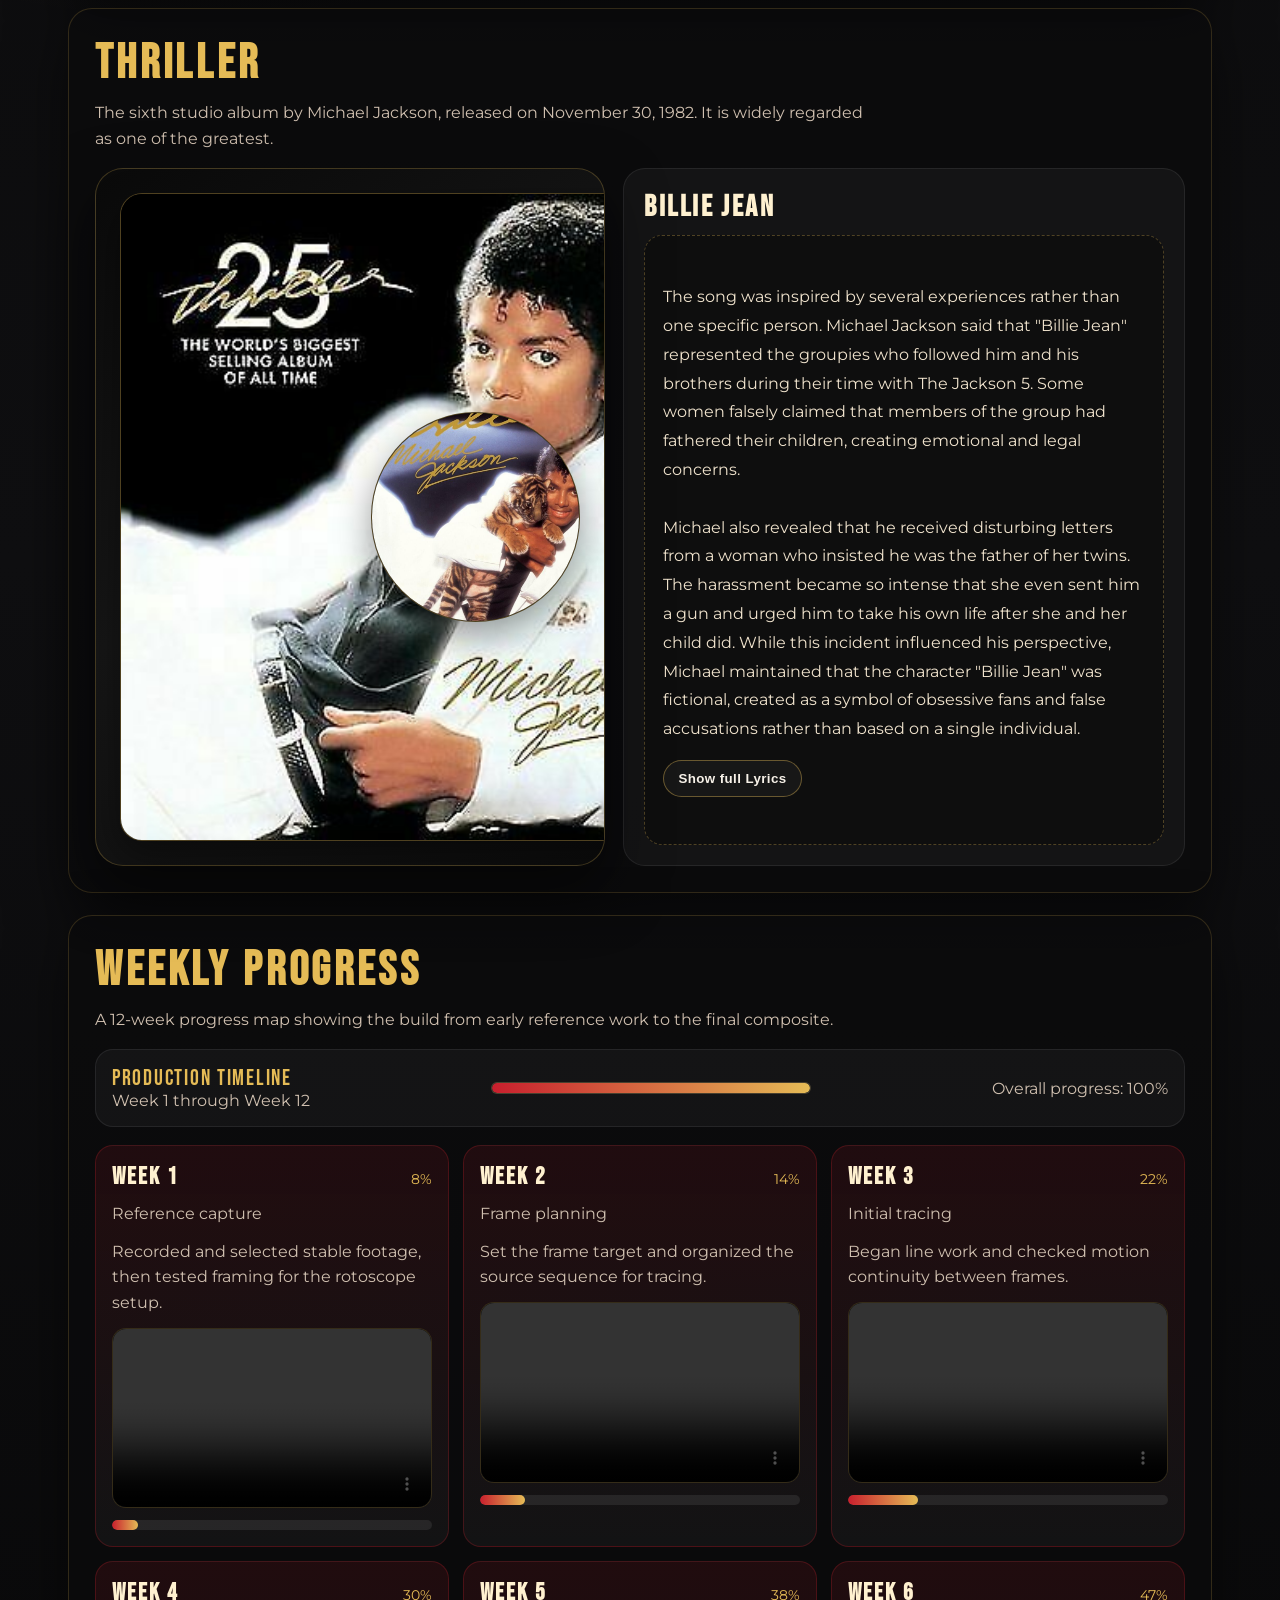
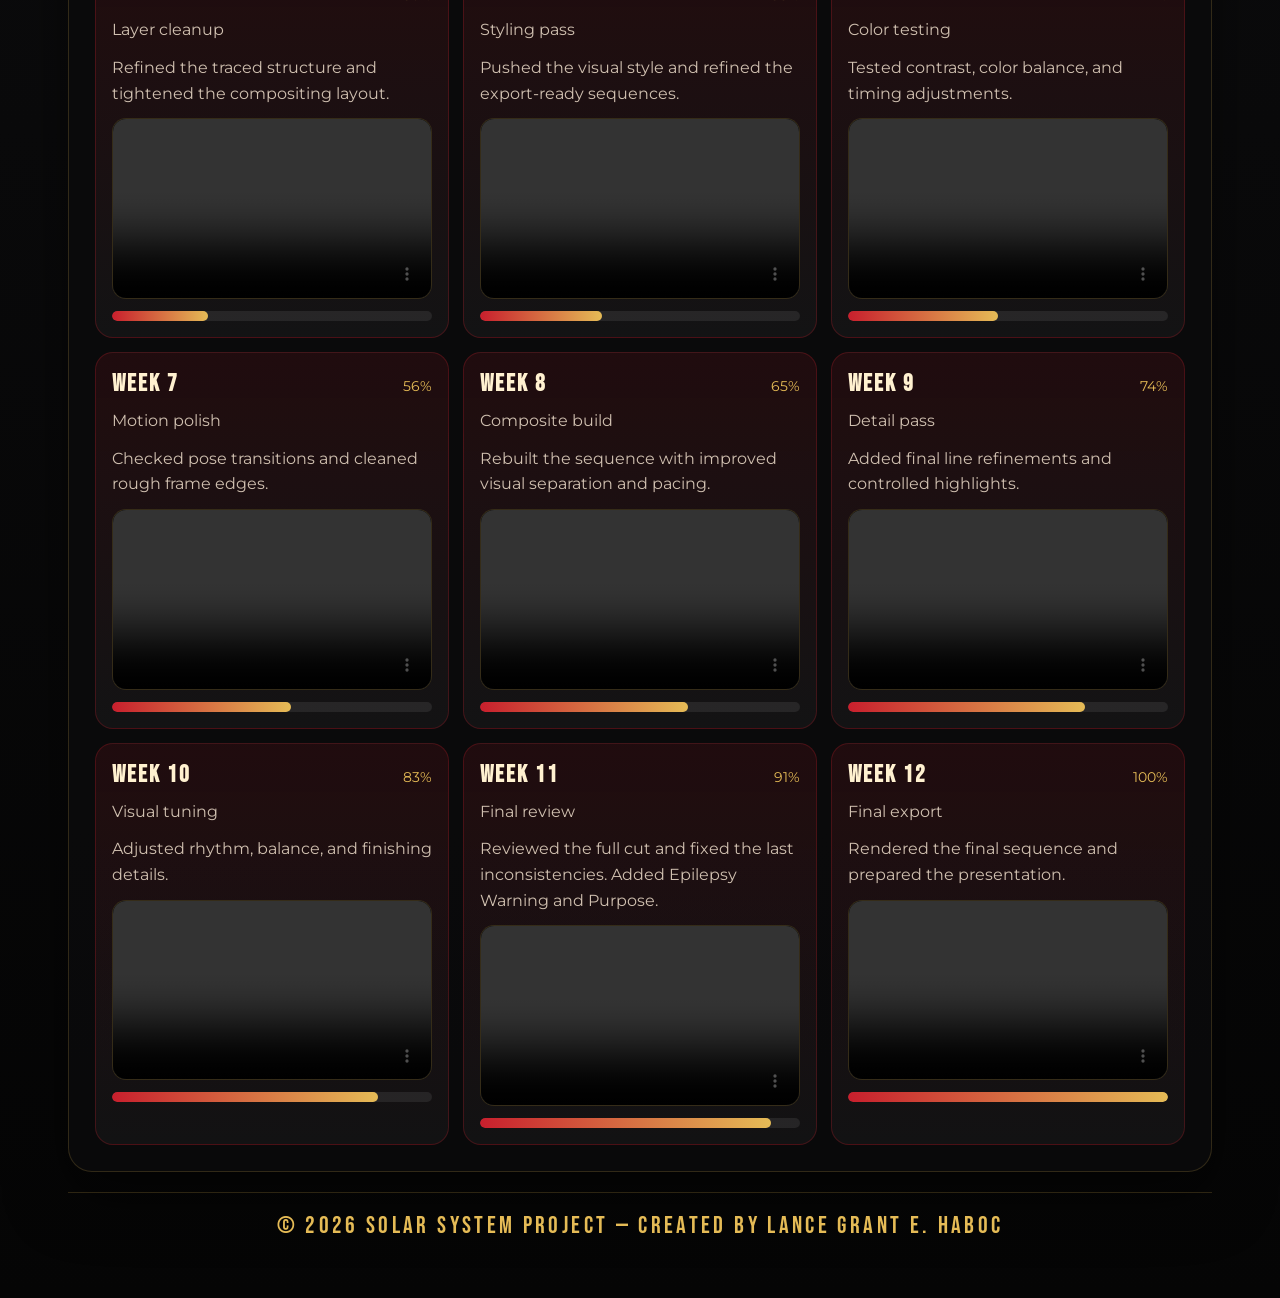
==== commit 6a059d2f: "Reedited" ====
--- a/sections/rotoscope.html
+++ b/sections/rotoscope.html
@@ -447,6 +447,10 @@
         .album-art {
             position: relative;
             min-height: 420px;
+            display: grid;
+            grid-template-columns: minmax(180px, 1fr) minmax(180px, 0.9fr);
+            gap: 18px;
+            align-items: center;
             border-radius: 28px;
             overflow: hidden;
             background:
@@ -457,97 +461,49 @@
             padding: 24px;
         }
 
-        .album-art::before {
-            content: "THRILLER";
+        .album-media {
+            position: relative;
+            border-radius: 22px;
+            overflow: hidden;
+            border: 1px solid rgba(229, 187, 86, 0.32);
+            box-shadow: 0 14px 36px rgba(0, 0, 0, 0.4);
+            background: #080808;
+            aspect-ratio: 1 / 1;
+        }
+
+        .album-media--cover {
+            align-self: stretch;
+        }
+
+        .album-media--disc {
+            border-radius: 50%;
+        }
+
+        .album-media img {
+            width: 100%;
+            height: 100%;
+            display: block;
+            object-fit: cover;
+        }
+
+        .album-media--disc img {
+            transform: scale(1.25);
+            object-position: center;
+        }
+
+        .album-caption {
             position: absolute;
-            inset: 20px auto auto 22px;
+            left: 14px;
+            right: 14px;
+            bottom: 14px;
+            padding: 8px 10px;
+            border-radius: 999px;
+            background: rgba(0, 0, 0, 0.58);
+            border: 1px solid rgba(255, 255, 255, 0.14);
+            color: #f4dfb8;
             font-family: "Bebas Neue", sans-serif;
-            letter-spacing: 0.18em;
-            font-size: 2rem;
-            color: var(--gold);
-        }
-
-        .album-art::after {
-            content: "";
-            position: absolute;
-            inset: auto 22px 22px auto;
-            width: 110px;
-            height: 6px;
-            border-radius: 999px;
-            background: linear-gradient(90deg, transparent, rgba(229, 187, 86, 0.85), transparent);
-        }
-
-        .album-cover {
-            position: absolute;
-            left: 24px;
-            bottom: 24px;
-            width: min(54%, 220px);
-            aspect-ratio: 1 / 1;
-            border-radius: 20px;
-            overflow: hidden;
-            border: 1px solid rgba(229, 187, 86, 0.4);
-            background:
-                radial-gradient(circle at 50% 28%, rgba(255, 255, 255, 0.25), transparent 18%),
-                linear-gradient(180deg, rgba(200, 31, 45, 0.88), rgba(18, 18, 18, 0.96));
-            box-shadow: 0 14px 36px rgba(0, 0, 0, 0.4);
-        }
-
-        .album-cover .silhouette {
-            position: absolute;
-            inset: 17% 20% 18% 20%;
-            border-radius: 18px;
-            background:
-                radial-gradient(circle at 50% 18%, #f5e2c4 0 8%, transparent 8.1%),
-                radial-gradient(circle at 43% 40%, #f5e2c4 0 8%, transparent 8.1%),
-                linear-gradient(180deg, transparent 0 26%, #f5e2c4 26% 32%, transparent 32% 38%, #f5e2c4 38% 44%, transparent 44% 52%, #f5e2c4 52% 60%, transparent 60% 100%);
-            clip-path: polygon(48% 0%, 62% 6%, 73% 20%, 74% 34%, 66% 46%, 67% 63%, 78% 84%, 78% 100%, 22% 100%, 22% 84%, 33% 63%, 33% 46%, 25% 34%, 26% 20%, 37% 6%);
-            transform: translateY(12px);
-            filter: drop-shadow(0 0 12px rgba(0, 0, 0, 0.5));
-        }
-
-        .disc {
-            position: absolute;
-            right: 28px;
-            top: 50%;
-            transform: translateY(-50%);
-            width: min(54%, 230px);
-            aspect-ratio: 1 / 1;
-            border-radius: 50%;
-            background:
-                radial-gradient(circle at center, #1b1b1b 0 14%, #f2dfac 14% 17%, #171717 17% 24%, rgba(255, 255, 255, 0.08) 24% 25%, #0b0b0b 25% 100%),
-                conic-gradient(from 0deg, #b11f29, #f0c862, #b11f29, #8d1f26, #f0c862, #b11f29);
-            box-shadow: inset 0 0 0 16px rgba(255, 255, 255, 0.03), 0 18px 38px rgba(0, 0, 0, 0.42);
-        }
-
-        .disc::before {
-            content: "";
-            position: absolute;
-            inset: 14px;
-            border-radius: 50%;
-            background: repeating-conic-gradient(from 0deg, rgba(255, 255, 255, 0.12) 0 8deg, transparent 8deg 16deg);
-            mask: radial-gradient(circle at center, transparent 0 52%, black 52% 100%);
-            opacity: 0.6;
-        }
-
-        .disc::after {
-            content: "BILLIE JEAN";
-            position: absolute;
-            inset: 50% auto auto 50%;
-            transform: translate(-50%, -50%);
-            width: 80px;
-            height: 80px;
-            border-radius: 50%;
-            display: grid;
-            place-items: center;
+            letter-spacing: 0.12em;
             text-align: center;
-            padding: 10px;
-            font-family: "Bebas Neue", sans-serif;
-            font-size: 1rem;
-            letter-spacing: 0.12em;
-            line-height: 1.1;
-            color: #f4dfb8;
-            background: radial-gradient(circle, #1d1d1d 0 47%, #f4dfb8 47% 49%, #151515 49% 100%);
-            box-shadow: 0 0 0 2px rgba(255, 255, 255, 0.08);
         }
 
         .lyrics-card {
@@ -585,6 +541,87 @@
             color: #f0e3cd;
             line-height: 1.8;
             white-space: pre-line;
+        }
+
+        .lyrics-actions {
+            margin-top: 16px;
+            display: flex;
+            gap: 10px;
+            flex-wrap: wrap;
+        }
+
+        .popup-overlay {
+            position: fixed;
+            inset: 0;
+            display: none;
+            align-items: center;
+            justify-content: center;
+            padding: 20px;
+            background: rgba(0, 0, 0, 0.72);
+            backdrop-filter: blur(8px);
+            z-index: 20;
+        }
+
+        .popup-overlay.is-open {
+            display: flex;
+        }
+
+        .popup-card {
+            width: min(100%, 560px);
+            max-height: min(80vh, 760px);
+            overflow-y: auto;
+            scrollbar-gutter: stable;
+            border-radius: 22px;
+            background: linear-gradient(180deg, rgba(18, 18, 20, 0.98), rgba(8, 8, 9, 0.98));
+            border: 1px solid rgba(229, 187, 86, 0.24);
+            box-shadow: var(--shadow);
+            padding: 22px;
+        }
+
+        .popup-card::-webkit-scrollbar {
+            width: 10px;
+        }
+
+        .popup-card::-webkit-scrollbar-track {
+            background: rgba(255, 255, 255, 0.04);
+            border-radius: 999px;
+        }
+
+        .popup-card::-webkit-scrollbar-thumb {
+            background: linear-gradient(180deg, rgba(200, 31, 45, 0.85), rgba(229, 187, 86, 0.9));
+            border-radius: 999px;
+        }
+
+        .popup-card h3 {
+            font-family: "Bebas Neue", sans-serif;
+            font-size: 2rem;
+            letter-spacing: 0.08em;
+            color: var(--gold);
+            margin-bottom: 10px;
+        }
+
+        .popup-card p {
+            color: var(--muted);
+            line-height: 1.65;
+            margin-bottom: 14px;
+        }
+
+        .popup-quote {
+            margin: 16px 0 14px;
+            padding: 16px 18px;
+            border-radius: 16px;
+            border: 1px solid rgba(229, 187, 86, 0.18);
+            background: rgba(0, 0, 0, 0.32);
+            color: #f4dfb8;
+            line-height: 1.8;
+            white-space: pre-line;
+        }
+
+        .popup-links {
+            display: flex;
+            flex-wrap: wrap;
+            gap: 10px;
+            justify-content: flex-end;
         }
 
         .progress-summary {
@@ -815,51 +852,26 @@
 
         <section class="section-shell" aria-labelledby="media-showcase-title">
             <h2 class="section-title" id="media-showcase-title">Featured Videos</h2>
-            <p class="section-copy">
-                The banner footage is shown separately from the edited rotoscope cut. The second panel now plays the
-                local <strong>BJ.mp4</strong> file directly inside the page.
-            </p>
 
             <div class="media-grid">
                 <article class="media-card">
-                    <h3>Banner Video</h3>
-                    <p>Local source from media/videos/bannervideo.mp4 with basic playback controls.</p>
+                    <h3>Original Video</h3>
                     <figure class="video-shell">
-                        <video id="bannerVideo" autoplay muted loop playsinline preload="auto" aria-label="Banner video">
+                        <video id="bannerVideo" controls autoplay muted loop playsinline preload="auto" aria-label="Banner video">
                             <source src="../media/videos/bannervideo.mp4" type="video/mp4" />
                             Your browser cannot play this video format.
                         </video>
                     </figure>
-                    <div class="control-row">
-                        <button id="bannerMuteToggle" class="btn" type="button" aria-pressed="false">Mute Video</button>
-                        <span id="bannerStatus" class="status">Autoplay enabled, muted by default.</span>
-                    </div>
                 </article>
 
                 <article class="media-card">
                     <h3>Edited Rotoscope Video</h3>
-                    <p>
-                        This player uses the local edited file so it plays on the website itself without leaving the
-                        page.
-                    </p>
                     <figure class="video-shell">
-                        <video id="rotoscopeVideo" preload="metadata" playsinline aria-label="Edited rotoscope video">
+                        <video id="rotoscopeVideo" controls preload="metadata" playsinline aria-label="Edited rotoscope video">
                             <source src="../media/videos/BJ.mp4" type="video/mp4" />
                             Your browser cannot play this video format.
                         </video>
                     </figure>
-                    <div id="rotoscopeControlsWrap">
-                        <div class="custom-controls" id="rotoscopeControls" aria-label="Edited video controls">
-                            <button id="rotPlay" class="btn" type="button" aria-pressed="false">Play</button>
-                            <input id="rotProgress" type="range" min="0" max="0" value="0" aria-label="Seek" />
-                            <span id="rotTime" class="status">0:00 / 0:00</span>
-                            <input id="rotVolume" type="range" min="0" max="1" step="0.05" value="1" aria-label="Volume" style="width:110px;" />
-                            <button id="rotFS" class="btn" type="button" aria-label="Toggle fullscreen">⤢</button>
-                        </div>
-                        <div class="control-row">
-                            <span id="rotoscopeStatus" class="status">Local BJ.mp4 video loaded for inline playback.</span>
-                        </div>
-                    </div>
                 </article>
             </div>
         </section>
@@ -867,23 +879,23 @@
         <section class="section-shell" aria-labelledby="comparison-title">
             <h2 class="section-title" id="comparison-title">Comparison Slider</h2>
             <p class="section-copy">
-                Slide between the banner clip and the edited rotoscope view to compare the two treatments.
+                Slide between the banner clip and the edited rotoscope view to compare the two.
             </p>
 
             <div class="comparison-stage" id="comparisonStage">
-                <div class="comparison-label">Banner</div>
-                <div class="comparison-label right">Rotoscope</div>
+                <div class="comparison-label">Original Video</div>
+                <div class="comparison-label right">Rotoscoped</div>
 
                 <div class="comparison-layer comparison-layer--left">
-                    <video id="compareBannerVideo" controls autoplay muted loop playsinline preload="auto" aria-label="Comparison banner video">
-                        <source src="../media/videos/bannervideo.mp4" type="video/mp4" />
+                    <video id="compareBannerVideo" autoplay muted loop playsinline preload="auto" aria-label="Comparison banner video">
+                        <source src="../media/videos/og.mp4" type="video/mp4" />
                         Your browser cannot play this video format.
                     </video>
                 </div>
 
                 <div class="comparison-layer comparison-layer--right">
-                    <video id="compareRotoscopeVideo" controls autoplay muted loop playsinline preload="auto" aria-label="Comparison rotoscope video">
-                        <source src="../media/videos/BJ.mp4" type="video/mp4" />
+                    <video id="compareRotoscopeVideo" autoplay muted loop playsinline preload="auto" aria-label="Comparison rotoscope video">
+                        <source src="../media/videos/erot.mp4" type="video/mp4" />
                         Your browser cannot play this video format.
                     </video>
                 </div>
@@ -891,12 +903,12 @@
                 <div class="comparison-handle" aria-hidden="true"></div>
             </div>
 
-            <div class="slider-row">
+            <div class="slider-row" style="display: none;">
                 <input id="comparisonRange" type="range" min="0" max="100" value="50" aria-label="Comparison slider" />
                 <span id="comparisonReadout" class="slider-readout">50% / 50%</span>
             </div>
 
-            <div class="control-row" id="comparisonControls">
+            <div class="control-row" id="comparisonControls" style="display: none;">
                 <div style="display:flex;gap:8px;align-items:center;">
                     <button id="compPlay" class="btn" type="button">Play Both</button>
                     <button id="compPause" class="btn" type="button">Pause Both</button>
@@ -911,31 +923,31 @@
         </section>
 
         <section class="section-shell" aria-labelledby="album-title">
-            <h2 class="section-title" id="album-title">Thriller / Billie Jean</h2>
+            <h2 class="section-title" id="album-title">Thriller</h2>
             <p class="section-copy">
-                The album cover and disc are recreated in CSS so the page keeps the same concert-style direction without
-                relying on extra image files.
+               The sixth studio album by Michael Jackson, released on November 30, 1982. It is widely regarded as one of the greatest.
             </p>
 
             <div class="album-layout">
                 <div class="album-art" aria-label="Thriller inspired album art and disc">
-                    <div class="album-cover">
-                        <div class="silhouette"></div>
-                    </div>
-                    <div class="disc"></div>
+                    <figure class="album-media album-media--cover">
+                        <img src="../media/mscs/thriller.jpg" alt="Thriller album cover" />
+                    </figure>
+                    <figure class="album-media album-media--disc">
+                        <img src="../media/mscs/thrillerdsc.jpg" alt="Thriller disc artwork" />
+                    </figure>
                 </div>
 
                 <div class="lyrics-card">
                     <div class="lyrics-panel">
-                        <h3>Billie Jean Lyrics</h3>
-                        <p class="lyrics-note">
-                            I can’t reproduce the full lyrics here, but I can show a short excerpt and keep the rest as
-                            an on-page note.
-                        </p>
+                        <h3>Billie Jean</h3>
                         <div class="lyrics-box">
-                            Billie Jean is not my lover.
-
-                            The full song text is omitted here due to copyright.
+The song was inspired by several experiences rather than one specific person. Michael Jackson said that "Billie Jean" represented the groupies who followed him and his brothers during their time with The Jackson 5. Some women falsely claimed that members of the group had fathered their children, creating emotional and legal concerns.
+
+Michael also revealed that he received disturbing letters from a woman who insisted he was the father of her twins. The harassment became so intense that she even sent him a gun and urged him to take his own life after she and her child did. While this incident influenced his perspective, Michael maintained that the character "Billie Jean" was fictional, created as a symbol of obsessive fans and false accusations rather than based on a single individual.
+                            <div class="lyrics-actions">
+                                <button id="openLyricsPopup" class="btn" type="button">Show full Lyrics</button>
+                            </div>
                         </div>
                     </div>
                 </div>
@@ -960,7 +972,76 @@
             <div id="weeksGrid" class="weeks-grid"></div>
         </section>
 
-        <footer class="footer">EDUCATIONAL PURPOSES ONLY</footer>
+        <footer class="footer">© 2026 Solar System Project — Created by Lance Grant E. Haboc</footer>
+    </div>
+
+    <div class="popup-overlay" id="lyricsPopup" role="dialog" aria-modal="true" aria-labelledby="lyricsPopupTitle" aria-hidden="true">
+        <div class="popup-card">
+            <h3 id="lyricsPopupTitle">Lyrics</h3>
+            <div class="popup-quote">She was more like a beauty queen from a movie scene
+I said, "Don't mind, but what do you mean, I am the one
+Who will dance on the floor in the round?"
+She said I am the one
+Who will dance on the floor in the round
+She told me her name was Billie Jean as she caused a scene
+Then every head turned with eyes that dreamed of bein' the one
+Who will dance on the floor in the round
+People always told me, "Be careful of what you do
+Don't go around breakin' young girls' hearts" (hee-hee)
+And mother always told me, "Be careful of who you love
+And be careful of what you do (oh-oh)
+'Cause the lie becomes the truth" (oh-oh), hey-ey
+Billie Jean is not my lover
+She's just a girl who claims that I am the one (oh, baby)
+But the kid is not my son (hoo)
+She says I am the one (oh, baby)
+But the kid is not my son (hee-hee-hee, no-no, hee-hee-hee, hoo)
+For forty days and for forty nights, law was on her side
+But who can stand when she's in demand? Her schemes and plans
+'Cause we danced on the floor in the round (hee)
+So take my strong advice
+Just remember to always think twice
+(Do think twice) do think twice (ah-hoo)
+She told my baby we'd danced 'til three, then she looked at me
+Then showed a photo of a baby cryin', his eyes were like mine (oh, no)
+Go and dance on the floor in the round, baby (ooh, hee-hee-hee)
+People always told me, "Be careful of what you do
+And don't go around breakin' young girls' hearts" (don't break no hearts, hee-hee)
+But she came and stood right by me
+Just the smell of sweet perfume
+This happened much too soon
+She called me to her room, hey-ey
+Billie Jean is not my lover (hoo)
+She's just a girl who claims that I am the one
+But the kid is not my son
+No-no-no, no-no, no-no-no (hoo)
+Billie Jean is not my lover
+She's just a girl who claims that I am the one (oh, baby)
+But the kid is not my son (no, no)
+She says I am the one (oh, baby)
+But the kid is not my son (no, hee-hee-ho, hee-hee-hee)
+Hee, hoo
+She says I am the one
+But the kid is not my son (no-no-no, hoo, oh)
+Billie Jean is not my lover
+She's just a girl who claims that I am the one (you know what you did to me, baby)
+But the kid is not my son
+No-no-no (no-no-no, ah), no-no-no-no (no-no-no)
+She says I am the one (no)
+But the kid is not my son (no-no-no-no)
+She says I am the one (you know what you did)
+She says he is my son (breakin' my heart, babe)
+She says I am the one
+Billie Jean is not my lover
+Billie Jean is not my lover
+Billie Jean is not my lover
+Billie Jean is not my lover (don't call me Billie Jean, hoo)
+Billie Jean is not my lover
+Billie Jean is not- (hee)</div>
+            <div class="popup-links">
+                <button id="closeLyricsPopup" class="btn" type="button">Close</button>
+            </div>
+        </div>
     </div>
 
     <script>
@@ -975,12 +1056,32 @@
         const weeksGrid = document.getElementById("weeksGrid");
         const overallProgressBar = document.getElementById("overallProgressBar");
         const overallProgressText = document.getElementById("overallProgressText");
-
-        if (rotoscopeStatus) {
-            rotoscopeStatus.textContent = rotoscopeVideo
-                ? "Local BJ.mp4 video loaded for inline playback."
-                : "Edited video player could not be initialized.";
-        }
+        const lyricsPopup = document.getElementById("lyricsPopup");
+        const openLyricsPopup = document.getElementById("openLyricsPopup");
+        const closeLyricsPopup = document.getElementById("closeLyricsPopup");
+
+        const showLyricsPopup = () => {
+            if (!lyricsPopup) return;
+            lyricsPopup.classList.add("is-open");
+            lyricsPopup.setAttribute("aria-hidden", "false");
+        };
+
+        const hideLyricsPopup = () => {
+            if (!lyricsPopup) return;
+            lyricsPopup.classList.remove("is-open");
+            lyricsPopup.setAttribute("aria-hidden", "true");
+        };
+
+        openLyricsPopup && openLyricsPopup.addEventListener("click", showLyricsPopup);
+        closeLyricsPopup && closeLyricsPopup.addEventListener("click", hideLyricsPopup);
+
+        lyricsPopup && lyricsPopup.addEventListener("click", (event) => {
+            if (event.target === lyricsPopup) hideLyricsPopup();
+        });
+
+        document.addEventListener("keydown", (event) => {
+            if (event.key === "Escape") hideLyricsPopup();
+        });
 
         if (bannerVideo) {
             bannerVideo.muted = true;
@@ -1004,19 +1105,52 @@
         comparisonRange.addEventListener("input", comparisonSync);
         comparisonSync();
 
+        // Make the comparison stage draggable
+        let isDraggingComparison = false;
+
+        const updateComparisonFromMouse = (e) => {
+            if (!isDraggingComparison) return;
+
+            const rect = comparisonStage.getBoundingClientRect();
+            const x = e.clientX - rect.left;
+            const percentage = Math.max(0, Math.min(100, (x / rect.width) * 100));
+
+            comparisonRange.value = percentage;
+            comparisonSync();
+        };
+
+        comparisonStage.addEventListener("mousedown", () => {
+            isDraggingComparison = true;
+        });
+
+        document.addEventListener("mousemove", updateComparisonFromMouse);
+
+        document.addEventListener("mouseup", () => {
+            isDraggingComparison = false;
+        });
+
+        comparisonStage.addEventListener("click", (e) => {
+            const rect = comparisonStage.getBoundingClientRect();
+            const x = e.clientX - rect.left;
+            const percentage = Math.max(0, Math.min(100, (x / rect.width) * 100));
+
+            comparisonRange.value = percentage;
+            comparisonSync();
+        });
+
         const weekData = [
             { week: 1, percent: 8, phase: "Reference capture", note: "Recorded and selected stable footage, then tested framing for the rotoscope setup.", video: "../media/videos/ProgressRoto/WEEK1.mp4" },
-            { week: 2, percent: 14, phase: "Frame planning", note: "Set the frame target and organized the source sequence for tracing." },
+            { week: 2, percent: 14, phase: "Frame planning", note: "Set the frame target and organized the source sequence for tracing.", video: "../media/videos/ProgressRoto/WEEK2.mp4" },
             { week: 3, percent: 22, phase: "Initial tracing", note: "Began line work and checked motion continuity between frames.", video: "../media/videos/ProgressRoto/WEEK3.mp4" },
-            { week: 4, percent: 30, phase: "Layer cleanup", note: "Refined the traced structure and tightened the compositing layout." },
+            { week: 4, percent: 30, phase: "Layer cleanup", note: "Refined the traced structure and tightened the compositing layout.", video: "../media/videos/ProgressRoto/WEEK4.mp4" },
             { week: 5, percent: 38, phase: "Styling pass", note: "Pushed the visual style and refined the export-ready sequences.", video: "../media/videos/ProgressRoto/WEEK5.mp4" },
-            { week: 6, percent: 47, phase: "Color testing", note: "Tested contrast, color balance, and timing adjustments." },
-            { week: 7, percent: 56, phase: "Motion polish", note: "Checked pose transitions and cleaned rough frame edges." },
-            { week: 8, percent: 65, phase: "Composite build", note: "Rebuilt the sequence with improved visual separation and pacing." },
-            { week: 9, percent: 74, phase: "Detail pass", note: "Added final line refinements and controlled highlights." },
-            { week: 10, percent: 83, phase: "Visual tuning", note: "Adjusted rhythm, balance, and finishing details." },
-            { week: 11, percent: 91, phase: "Final review", note: "Reviewed the full cut and fixed the last inconsistencies." },
-            { week: 12, percent: 100, phase: "Final export", note: "Rendered the final sequence and prepared the presentation." }
+            { week: 6, percent: 47, phase: "Color testing", note: "Tested contrast, color balance, and timing adjustments.", video: "../media/videos/ProgressRoto/WEEK6.mp4" },
+            { week: 7, percent: 56, phase: "Motion polish", note: "Checked pose transitions and cleaned rough frame edges.", video: "../media/videos/ProgressRoto/WEEK7.mp4" },
+            { week: 8, percent: 65, phase: "Composite build", note: "Rebuilt the sequence with improved visual separation and pacing.", video: "../media/videos/ProgressRoto/WEEK8.mp4" },
+            { week: 9, percent: 74, phase: "Detail pass", note: "Added final line refinements and controlled highlights.", video: "../media/videos/ProgressRoto/WEEK9.mp4" },
+            { week: 10, percent: 83, phase: "Visual tuning", note: "Adjusted rhythm, balance, and finishing details.", video: "../media/videos/ProgressRoto/WEEK10.mp4" },
+            { week: 11, percent: 91, phase: "Final review", note: "Reviewed the full cut and fixed the last inconsistencies. Added Epilepsy Warning and Purpose.", video: "../media/videos/ProgressRoto/WEEK11.mp4" },
+            { week: 12, percent: 100, phase: "Final export", note: "Rendered the final sequence and prepared the presentation.", video: "../media/videos/ProgressRoto/WEEK12.mp4" },
         ];
 
         const renderWeekCard = (entry) => {
@@ -1055,66 +1189,10 @@
         }
 
         if (overallProgressBar && overallProgressText) {
-            const averageProgress = Math.round(
-                weekData.reduce((total, entry) => total + entry.percent, 0) / weekData.length
-            );
-            overallProgressBar.style.width = `${averageProgress}%`;
-            overallProgressText.textContent = `Overall progress: ${averageProgress}%`;
-        }
-
-        // --- Custom controls for the Edited Rotoscope Video ---
-        const rotPlayBtn = document.getElementById("rotPlay");
-        const rotProgress = document.getElementById("rotProgress");
-        const rotTime = document.getElementById("rotTime");
-        const rotVolume = document.getElementById("rotVolume");
-        const rotFS = document.getElementById("rotFS");
-
-        const formatTime = (s) => {
-            if (!isFinite(s) || s <= 0) return "0:00";
-            const m = Math.floor(s / 60);
-            const sec = Math.floor(s % 60).toString().padStart(2, "0");
-            return `${m}:${sec}`;
-        };
-
-        if (rotoscopeVideo) {
-            rotoscopeVideo.removeAttribute("controls");
-
-            rotoscopeVideo.addEventListener("loadedmetadata", () => {
-                rotProgress.max = Math.floor(rotoscopeVideo.duration) || 0;
-                rotProgress.value = 0;
-                rotTime.textContent = `0:00 / ${formatTime(rotoscopeVideo.duration)}`;
-            });
-
-            rotoscopeVideo.addEventListener("timeupdate", () => {
-                rotProgress.value = Math.floor(rotoscopeVideo.currentTime);
-                rotTime.textContent = `${formatTime(rotoscopeVideo.currentTime)} / ${formatTime(rotoscopeVideo.duration)}`;
-                if (rotoscopeVideo.paused) rotPlayBtn.textContent = "Play";
-                else rotPlayBtn.textContent = "Pause";
-            });
-
-            rotPlayBtn.addEventListener("click", () => {
-                if (rotoscopeVideo.paused) {
-                    rotoscopeVideo.play();
-                    rotPlayBtn.textContent = "Pause";
-                } else {
-                    rotoscopeVideo.pause();
-                    rotPlayBtn.textContent = "Play";
-                }
-            });
-
-            rotProgress.addEventListener("input", () => {
-                rotoscopeVideo.currentTime = Number(rotProgress.value);
-            });
-
-            rotVolume.addEventListener("input", () => {
-                rotoscopeVideo.volume = Number(rotVolume.value);
-            });
-
-            rotFS.addEventListener("click", () => {
-                const el = rotoscopeVideo.closest(".video-shell") || rotoscopeVideo;
-                if (document.fullscreenElement) document.exitFullscreen();
-                else if (el.requestFullscreen) el.requestFullscreen();
-            });
+            // Force overall progress to 100% for the production timeline
+            const averageProgress = 100;
+            overallProgressBar.style.width = `100%`;
+            overallProgressText.textContent = `Overall progress: 100%`;
         }
 
         // Ensure comparison videos show native controls but keep them in sync when user wants to play both
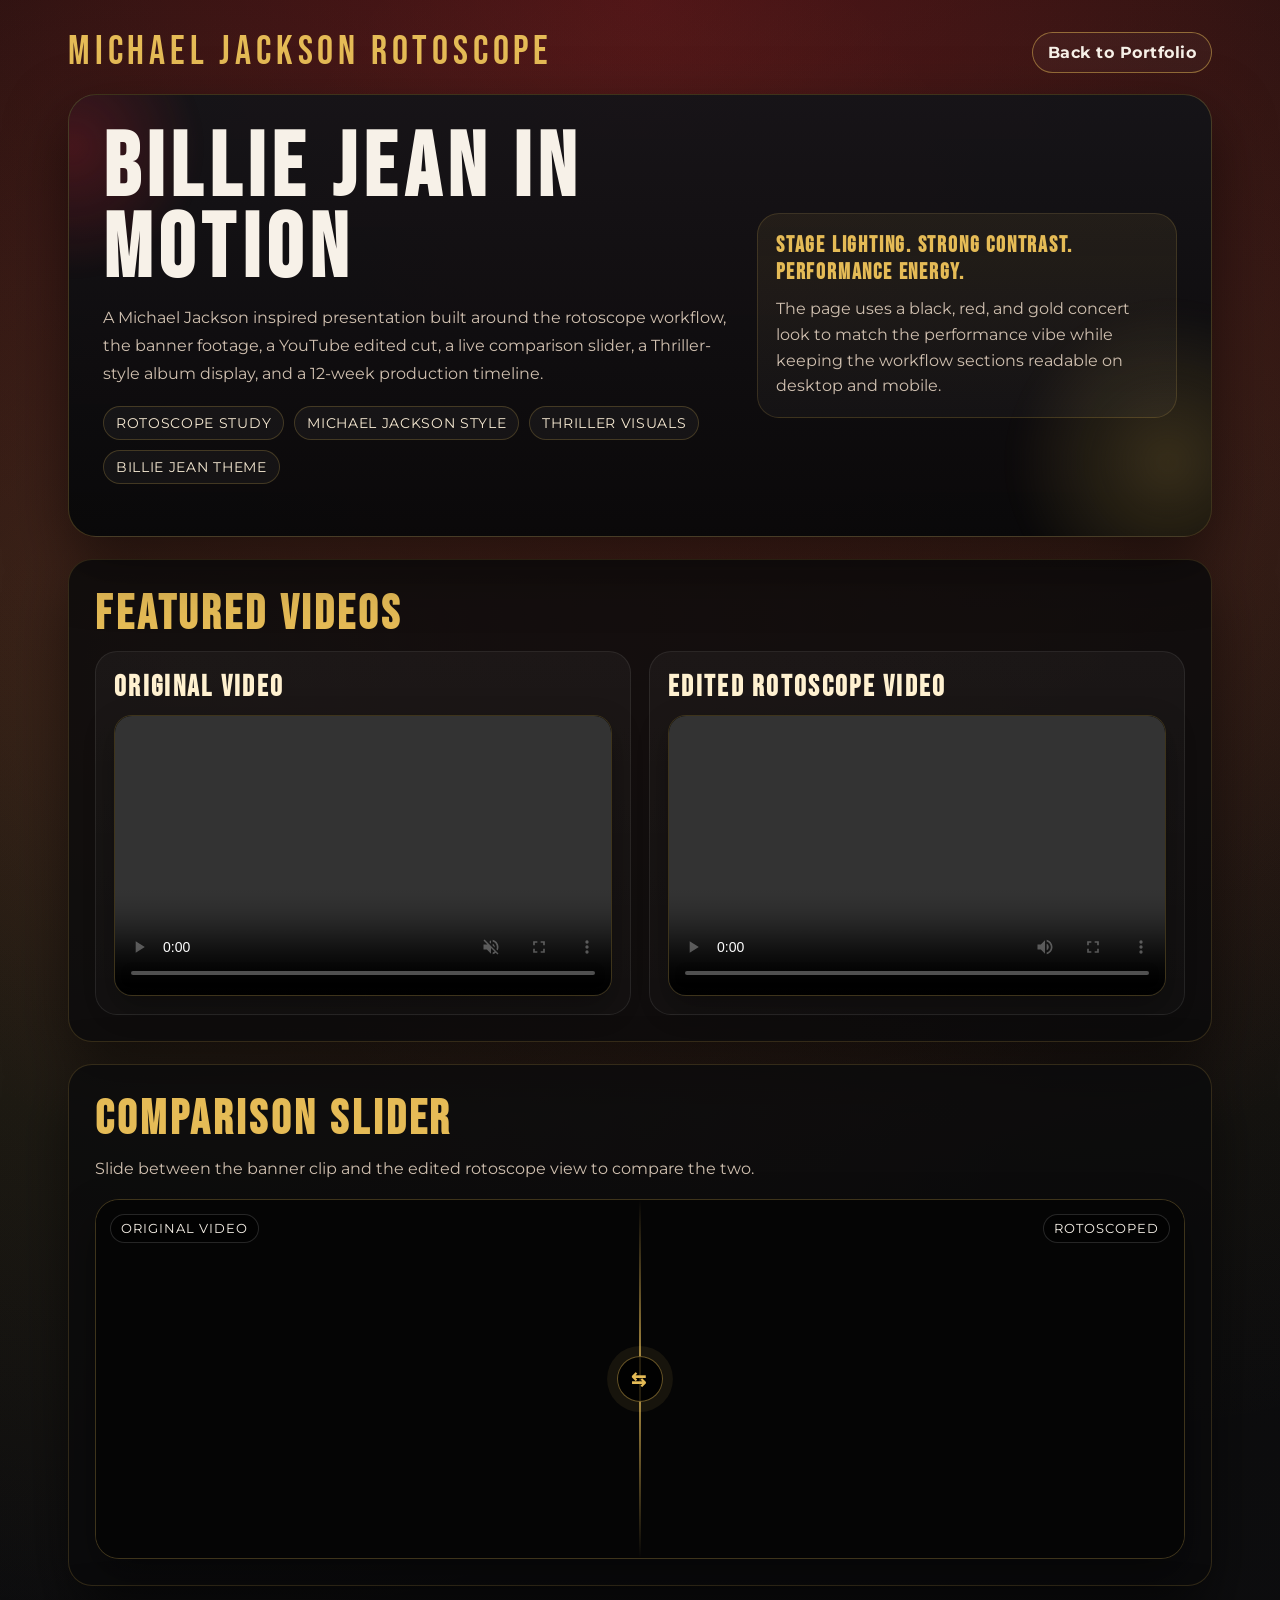
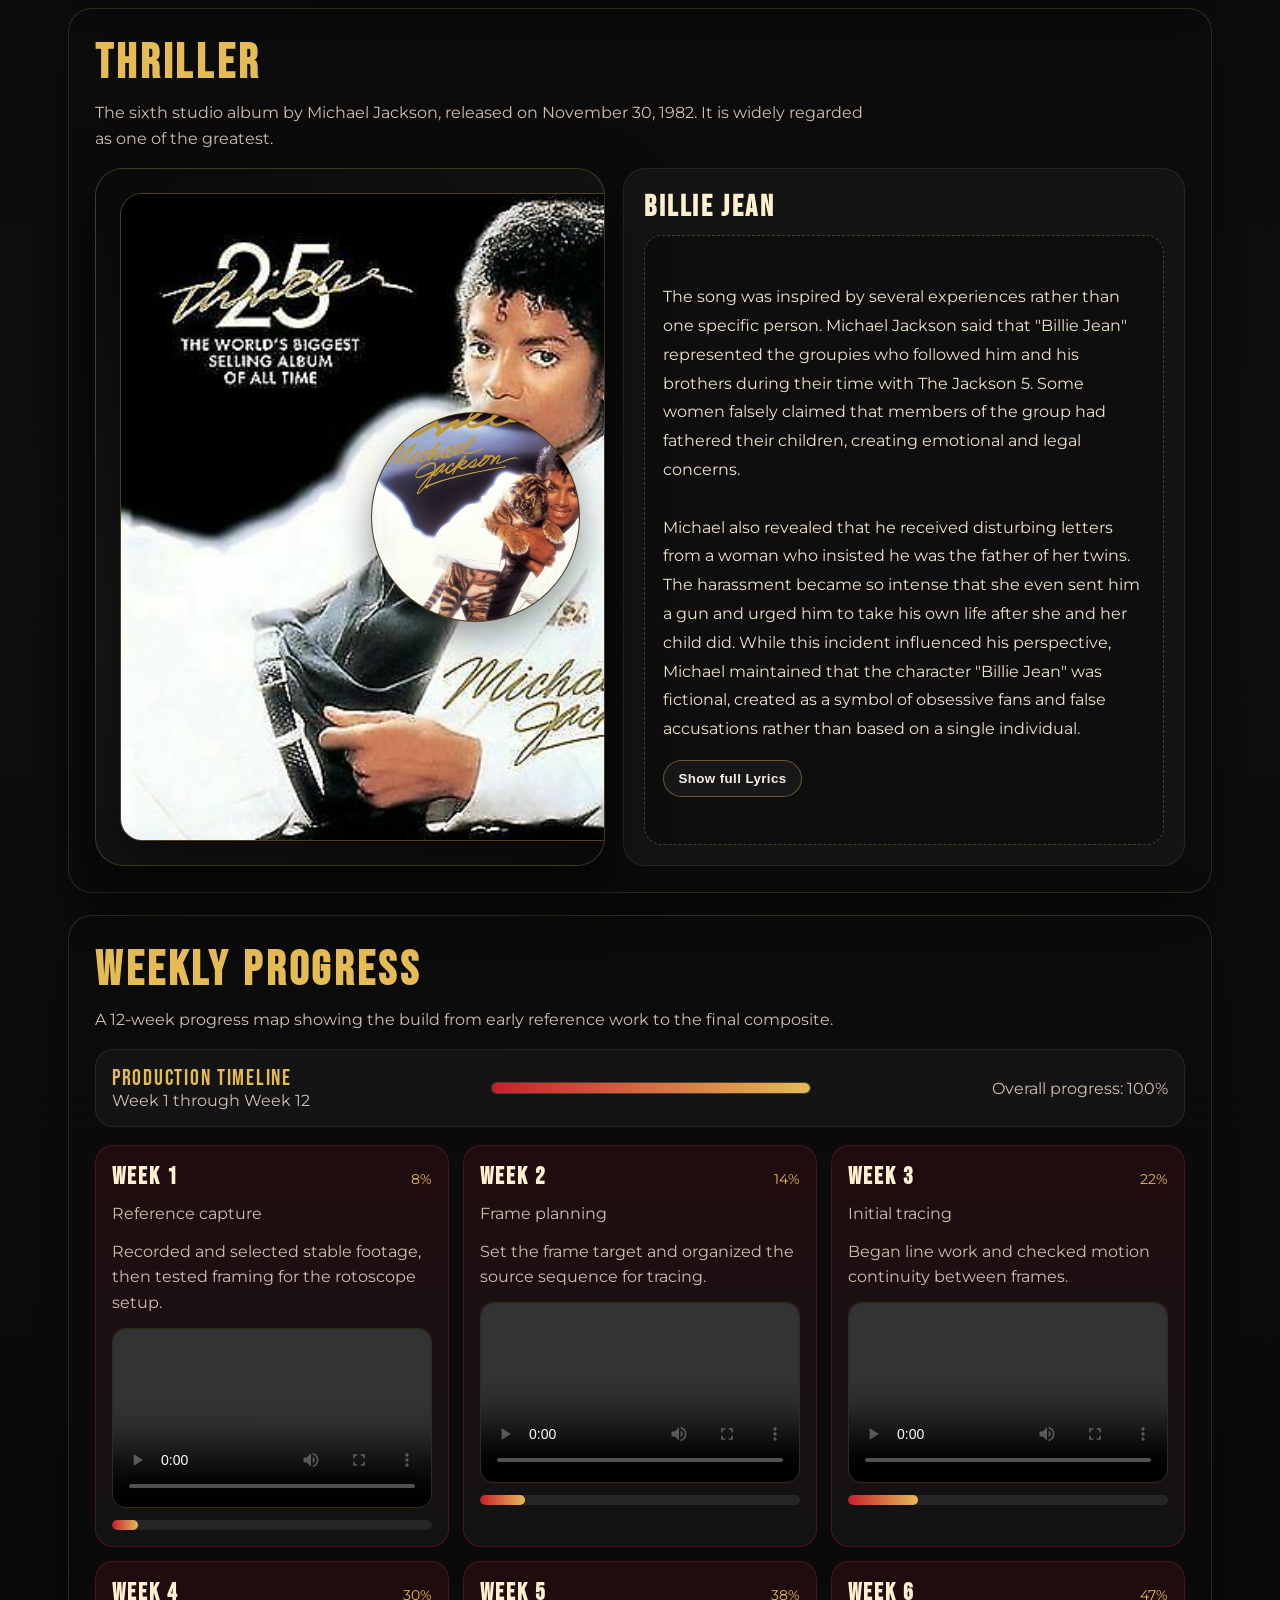
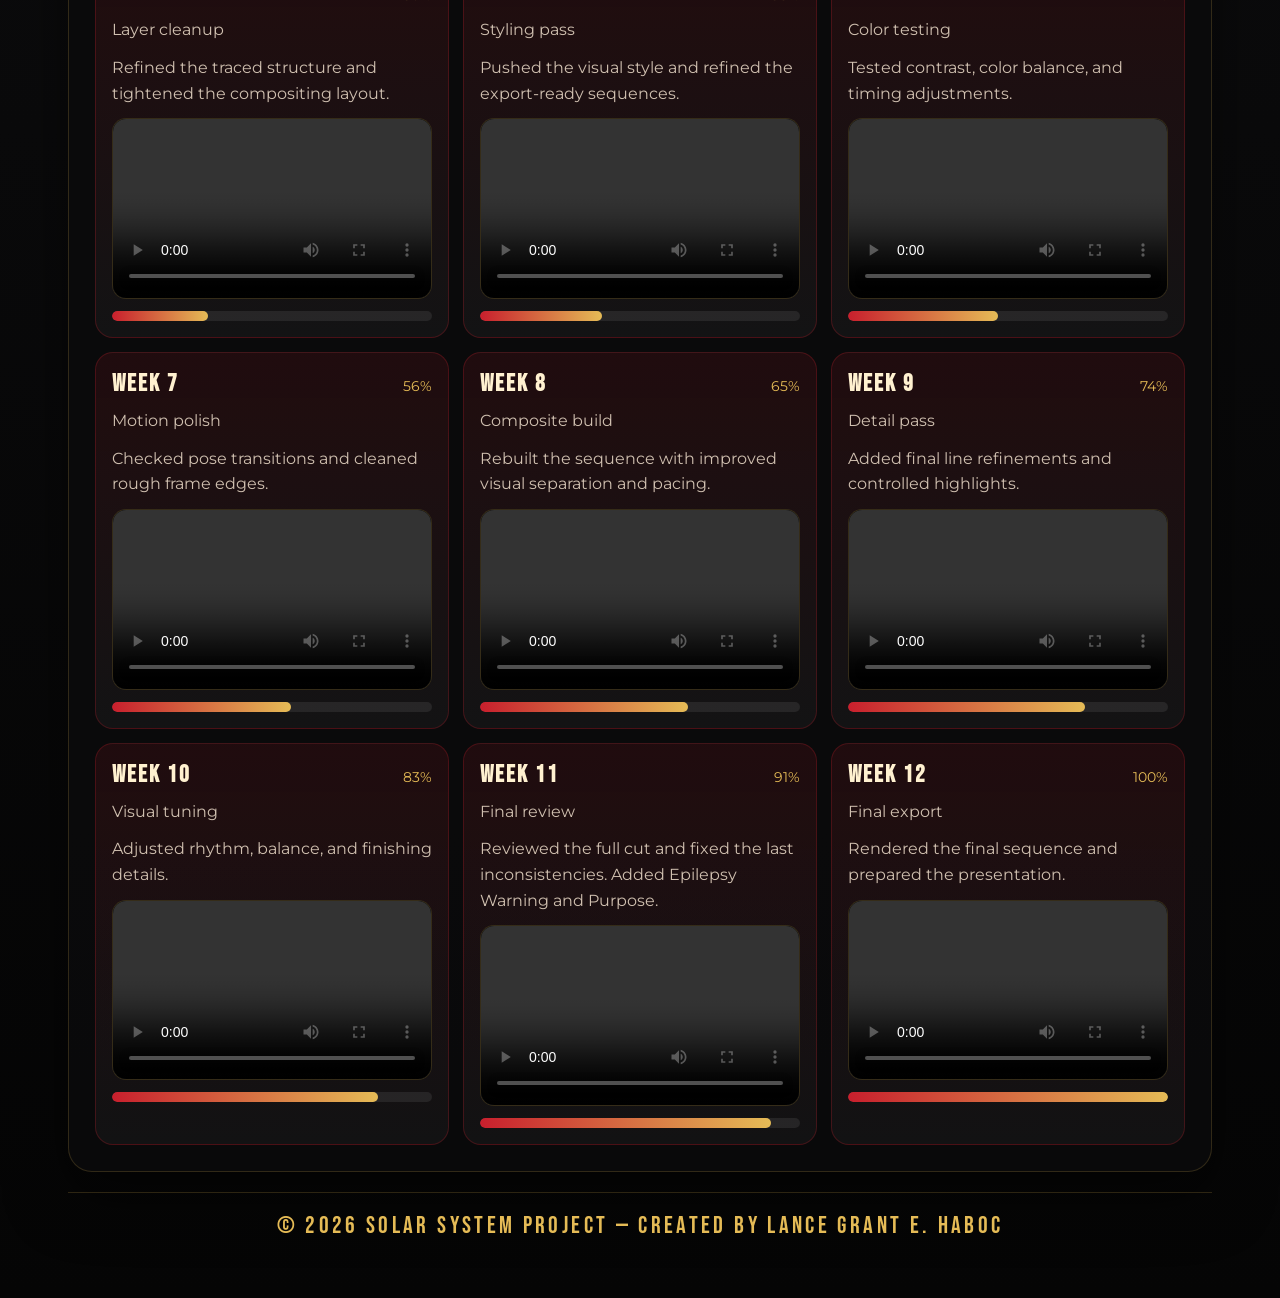
==== commit 37ab47bb: "Condition" ====
--- a/sections/rotoscope.html
+++ b/sections/rotoscope.html
@@ -1214,6 +1214,25 @@
             }
         };
 
+        // Sync playback: prevent one video from playing if the other is paused
+        if (compareBannerVideo) {
+            compareBannerVideo.addEventListener("play", (e) => {
+                if (compareRotoscopeVideo && compareRotoscopeVideo.paused) {
+                    e.preventDefault();
+                    compareBannerVideo.pause();
+                }
+            });
+        }
+
+        if (compareRotoscopeVideo) {
+            compareRotoscopeVideo.addEventListener("play", (e) => {
+                if (compareBannerVideo && compareBannerVideo.paused) {
+                    e.preventDefault();
+                    compareRotoscopeVideo.pause();
+                }
+            });
+        }
+
         // Optional: allow clicking the comparison handle area to toggle playback of both
         const comparisonStageEl = document.getElementById("comparisonStage");
         if (comparisonStageEl) {
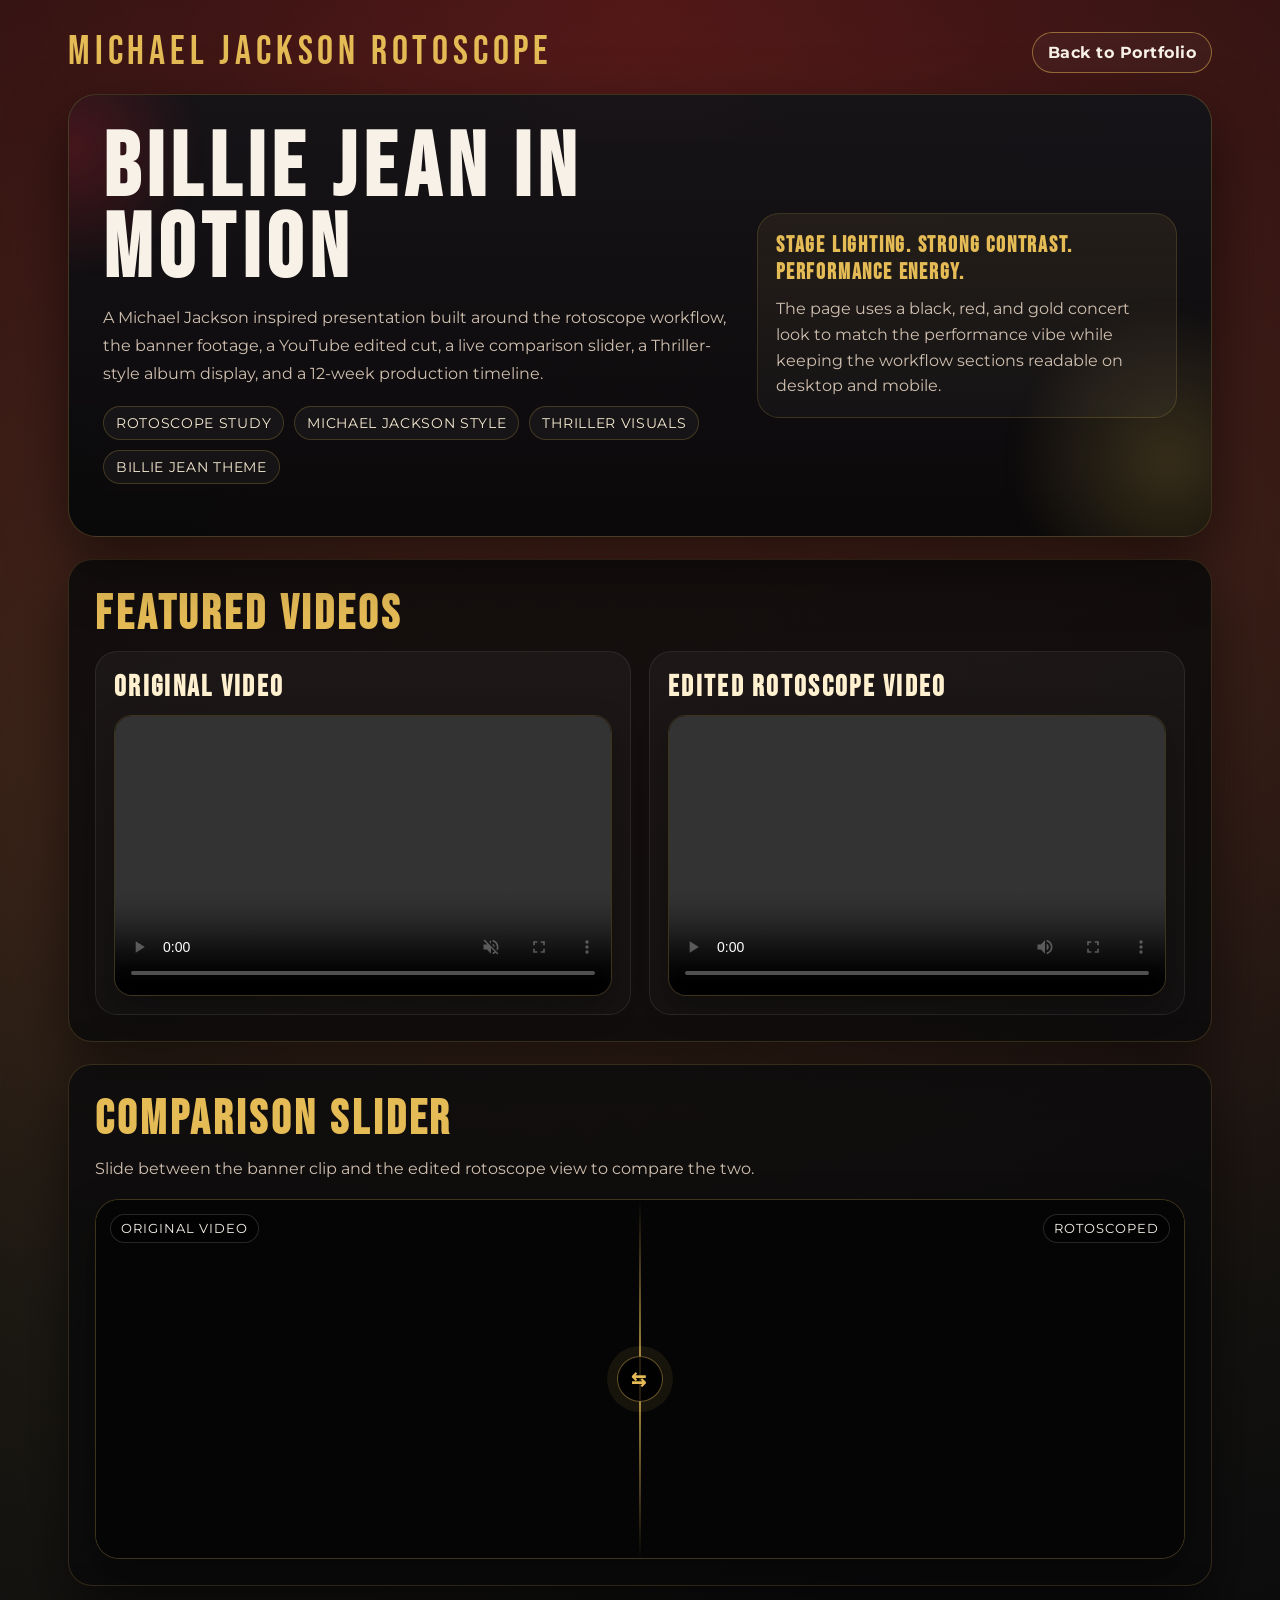
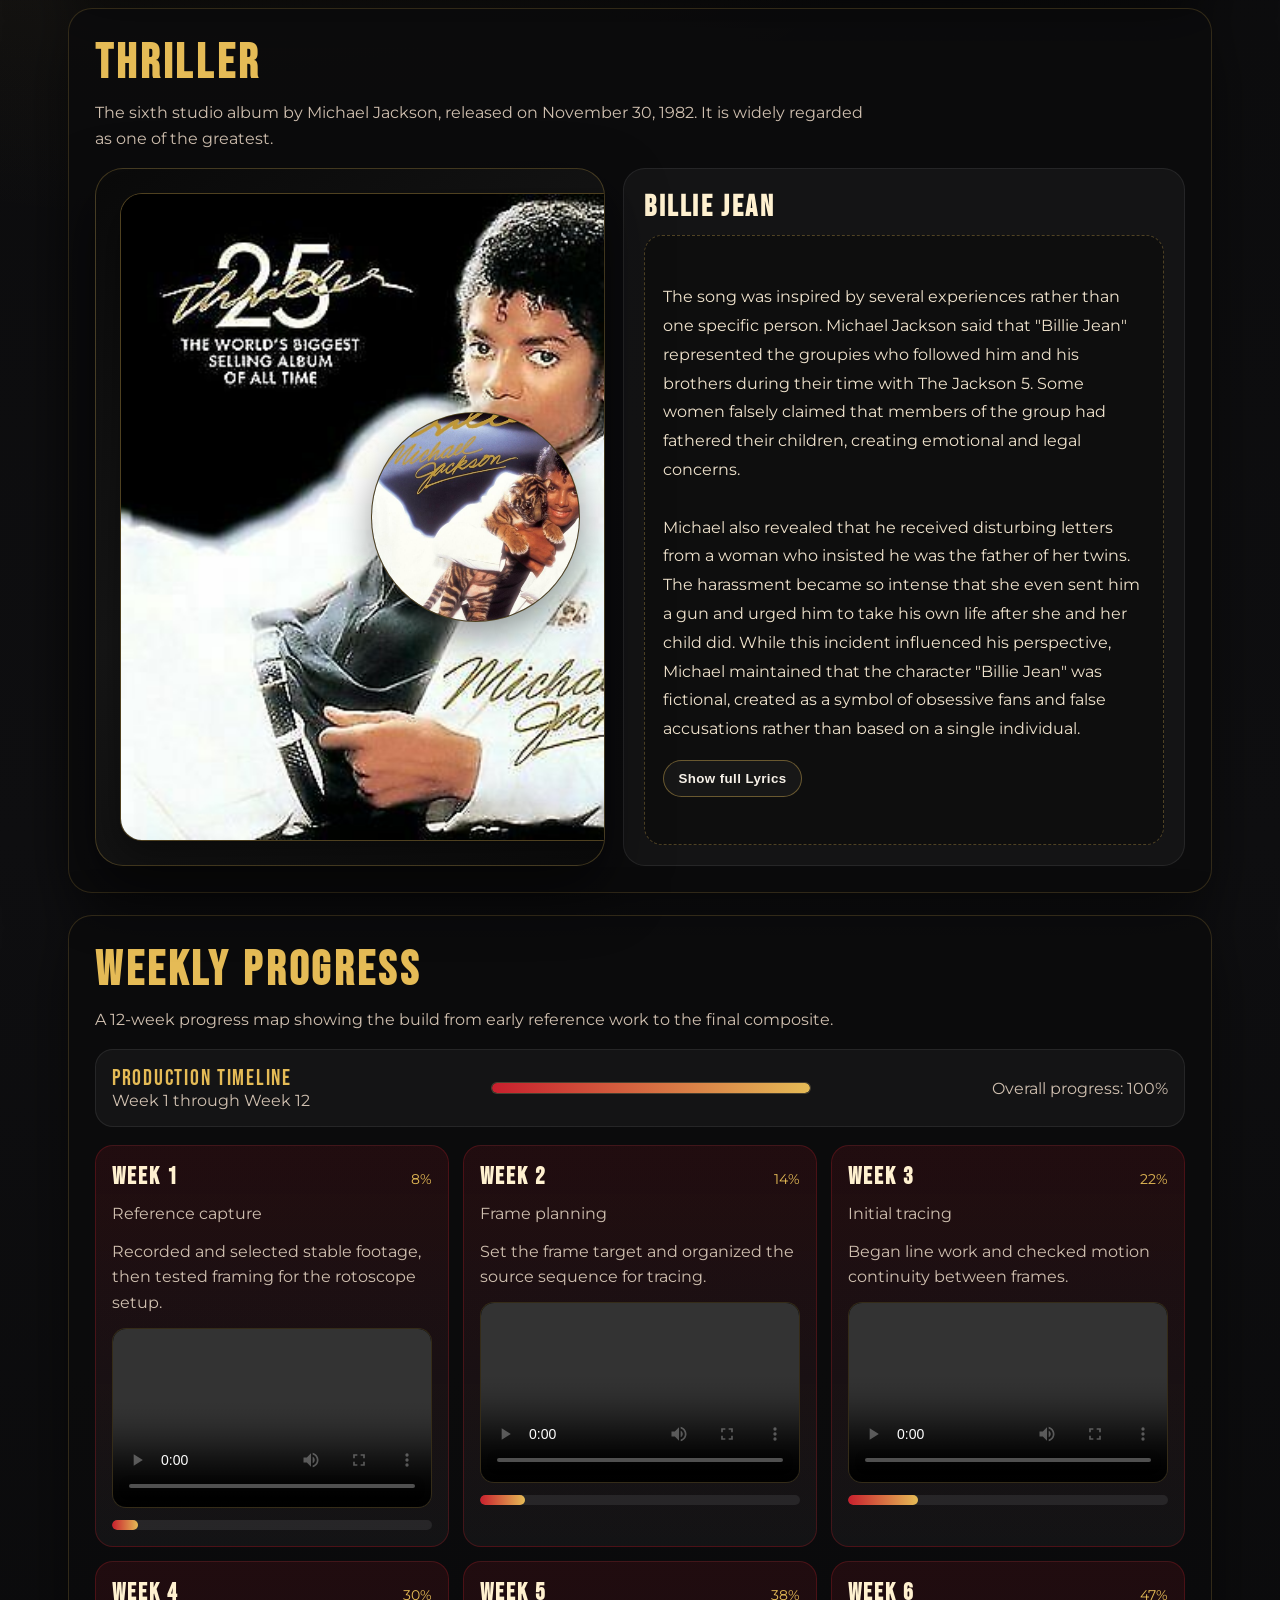
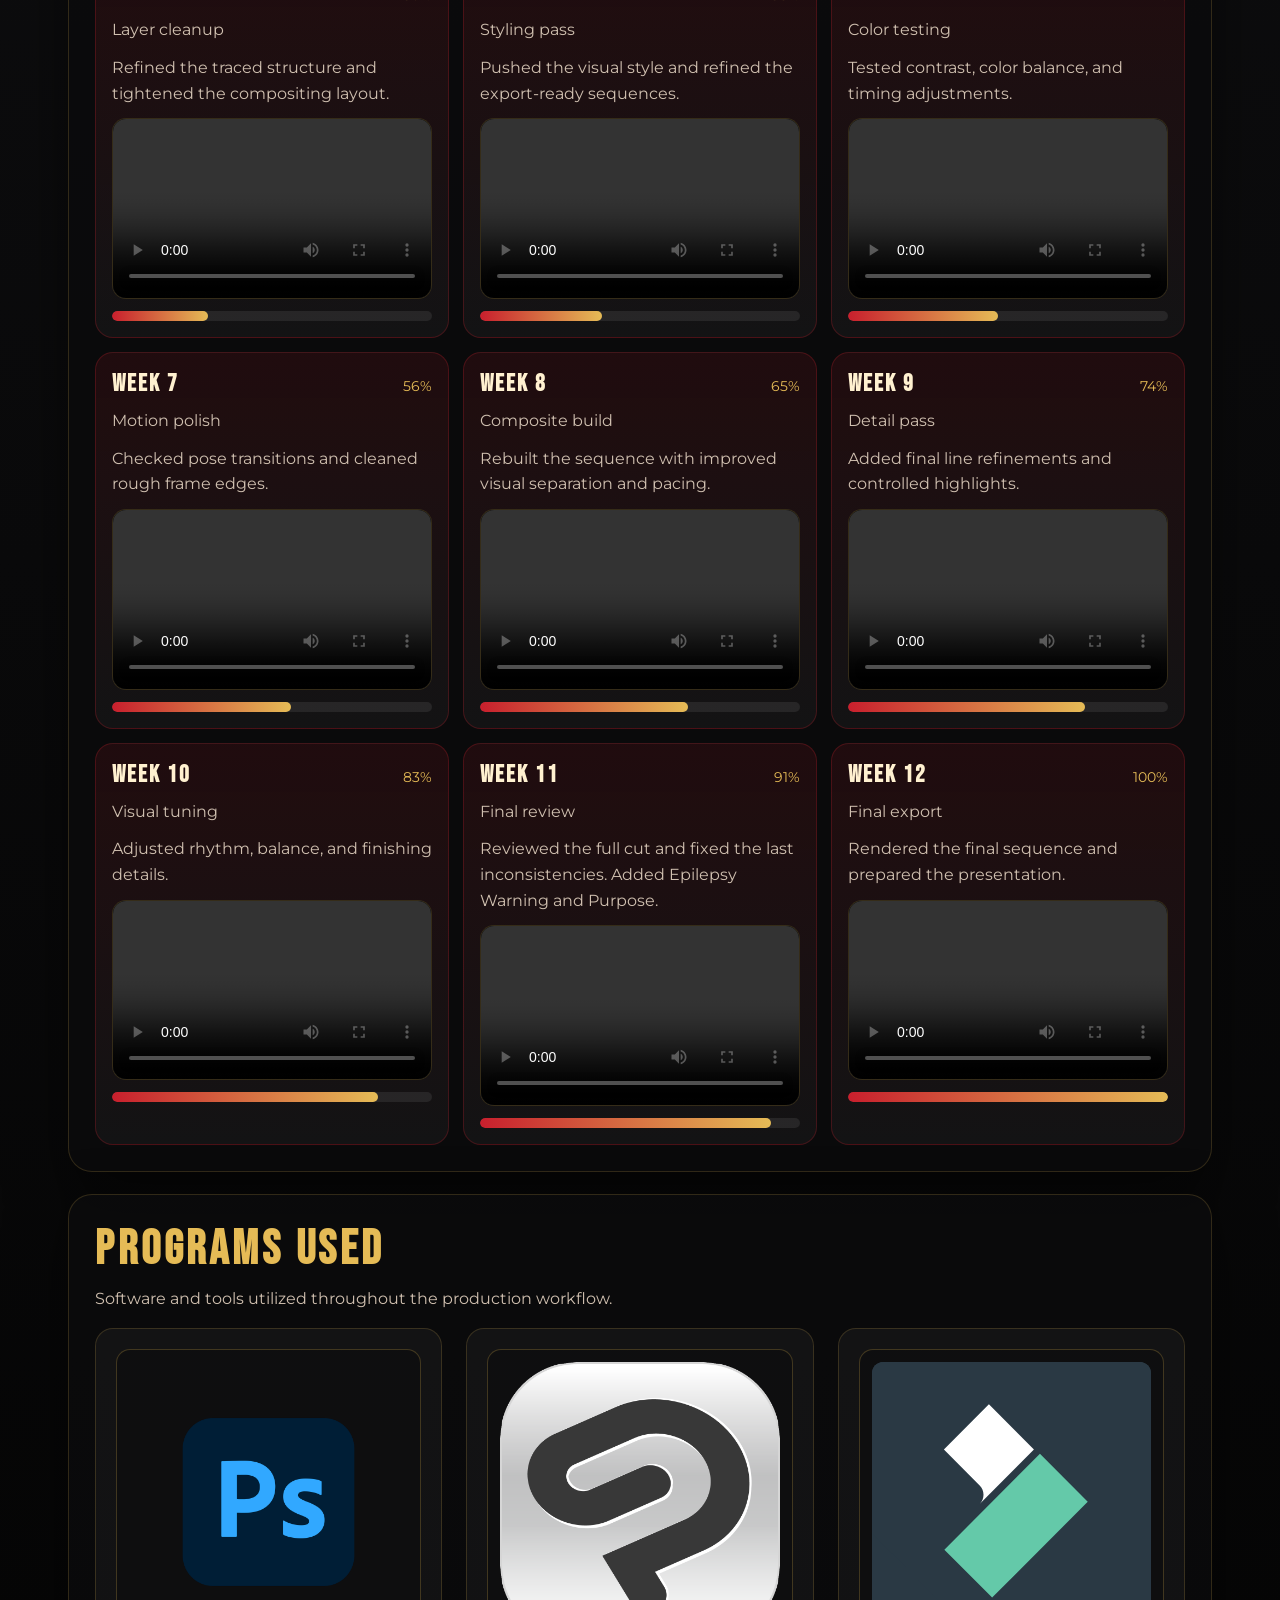
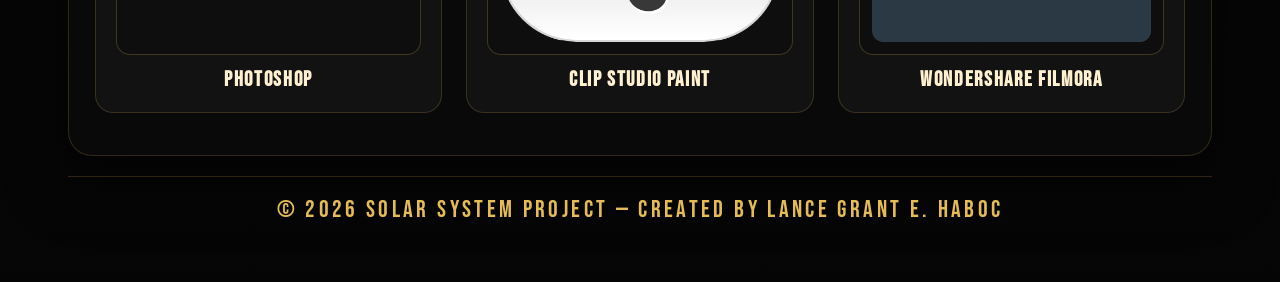
==== commit 9b898dc5: "Reditionv2" ====
--- a/sections/rotoscope.html
+++ b/sections/rotoscope.html
@@ -773,6 +773,58 @@
 
         .progress-section {
             margin-top: 22px;
+        }
+
+        .programs-grid {
+            display: grid;
+            grid-template-columns: repeat(auto-fit, minmax(200px, 1fr));
+            gap: 24px;
+            margin-bottom: 16px;
+        }
+
+        .program-card {
+            display: flex;
+            flex-direction: column;
+            align-items: center;
+            gap: 12px;
+            padding: 20px;
+            border-radius: 18px;
+            background: rgba(255, 255, 255, 0.04);
+            border: 1px solid rgba(229, 187, 86, 0.18);
+            transition: 0.2s ease;
+        }
+
+        .program-card:hover {
+            background: rgba(255, 255, 255, 0.06);
+            border-color: rgba(229, 187, 86, 0.32);
+            transform: translateY(-2px);
+        }
+
+        .program-image {
+            width: 100%;
+            aspect-ratio: 1;
+            display: flex;
+            align-items: center;
+            justify-content: center;
+            border-radius: 14px;
+            border: 1px solid rgba(229, 187, 86, 0.24);
+            background: rgba(0, 0, 0, 0.2);
+            overflow: hidden;
+        }
+
+        .program-image img {
+            width: 100%;
+            height: 100%;
+            object-fit: contain;
+            padding: 12px;
+        }
+
+        .program-card h3 {
+            font-family: "Bebas Neue", sans-serif;
+            font-size: 1.3rem;
+            letter-spacing: 0.08em;
+            text-align: center;
+            color: #fff1d0;
         }
 
         @media (max-width: 980px) {
@@ -972,7 +1024,37 @@
             <div id="weeksGrid" class="weeks-grid"></div>
         </section>
 
-        <footer class="footer">© 2026 Solar System Project — Created by Lance Grant E. Haboc</footer>
+        <section class="section-shell" aria-labelledby="programs-title">
+            <h2 class="section-title" id="programs-title">Programs Used</h2>
+            <p class="section-copy">
+                Software and tools utilized throughout the production workflow.
+            </p>
+
+            <div class="programs-grid">
+                <div class="program-card">
+                    <div class="program-image">
+                        <img src="../media/mscs/progused_roto/photoshopicon.png" alt="Photoshop" />
+                    </div>
+                    <h3>Photoshop</h3>
+                </div>
+
+                <div class="program-card">
+                    <div class="program-image">
+                        <img src="../media/mscs/progused_roto/clipstudiopainticon.png" alt="Clip Studio Paint" />
+                    </div>
+                    <h3>Clip Studio Paint</h3>
+                </div>
+
+                <div class="program-card">
+                    <div class="program-image">
+                        <img src="../media/mscs/progused_roto/filmoraicon.svg" alt="Wondershare Filmora" />
+                    </div>
+                    <h3>Wondershare Filmora</h3>
+                </div>
+            </div>
+        </section>
+
+        <div class="footer">© 2026 Solar System Project — Created by Lance Grant E. Haboc</div>
     </div>
 
     <div class="popup-overlay" id="lyricsPopup" role="dialog" aria-modal="true" aria-labelledby="lyricsPopupTitle" aria-hidden="true">
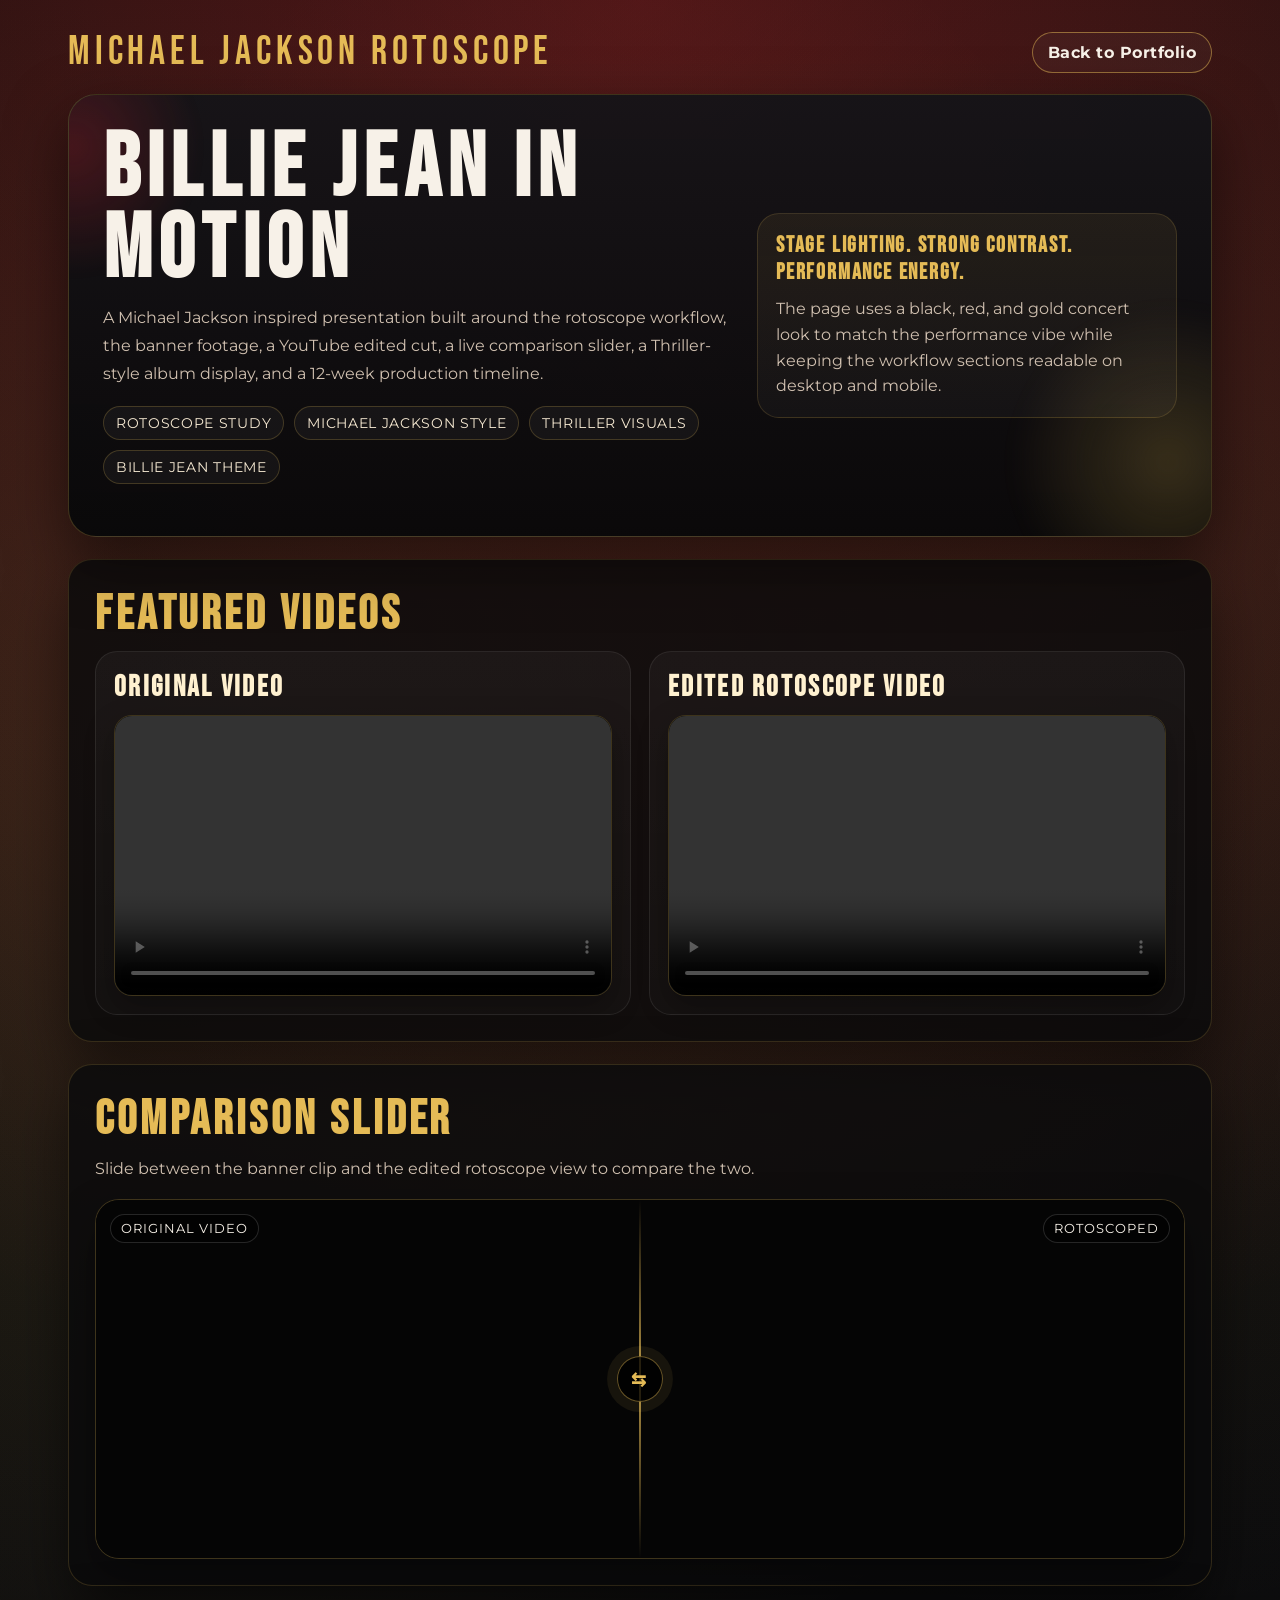
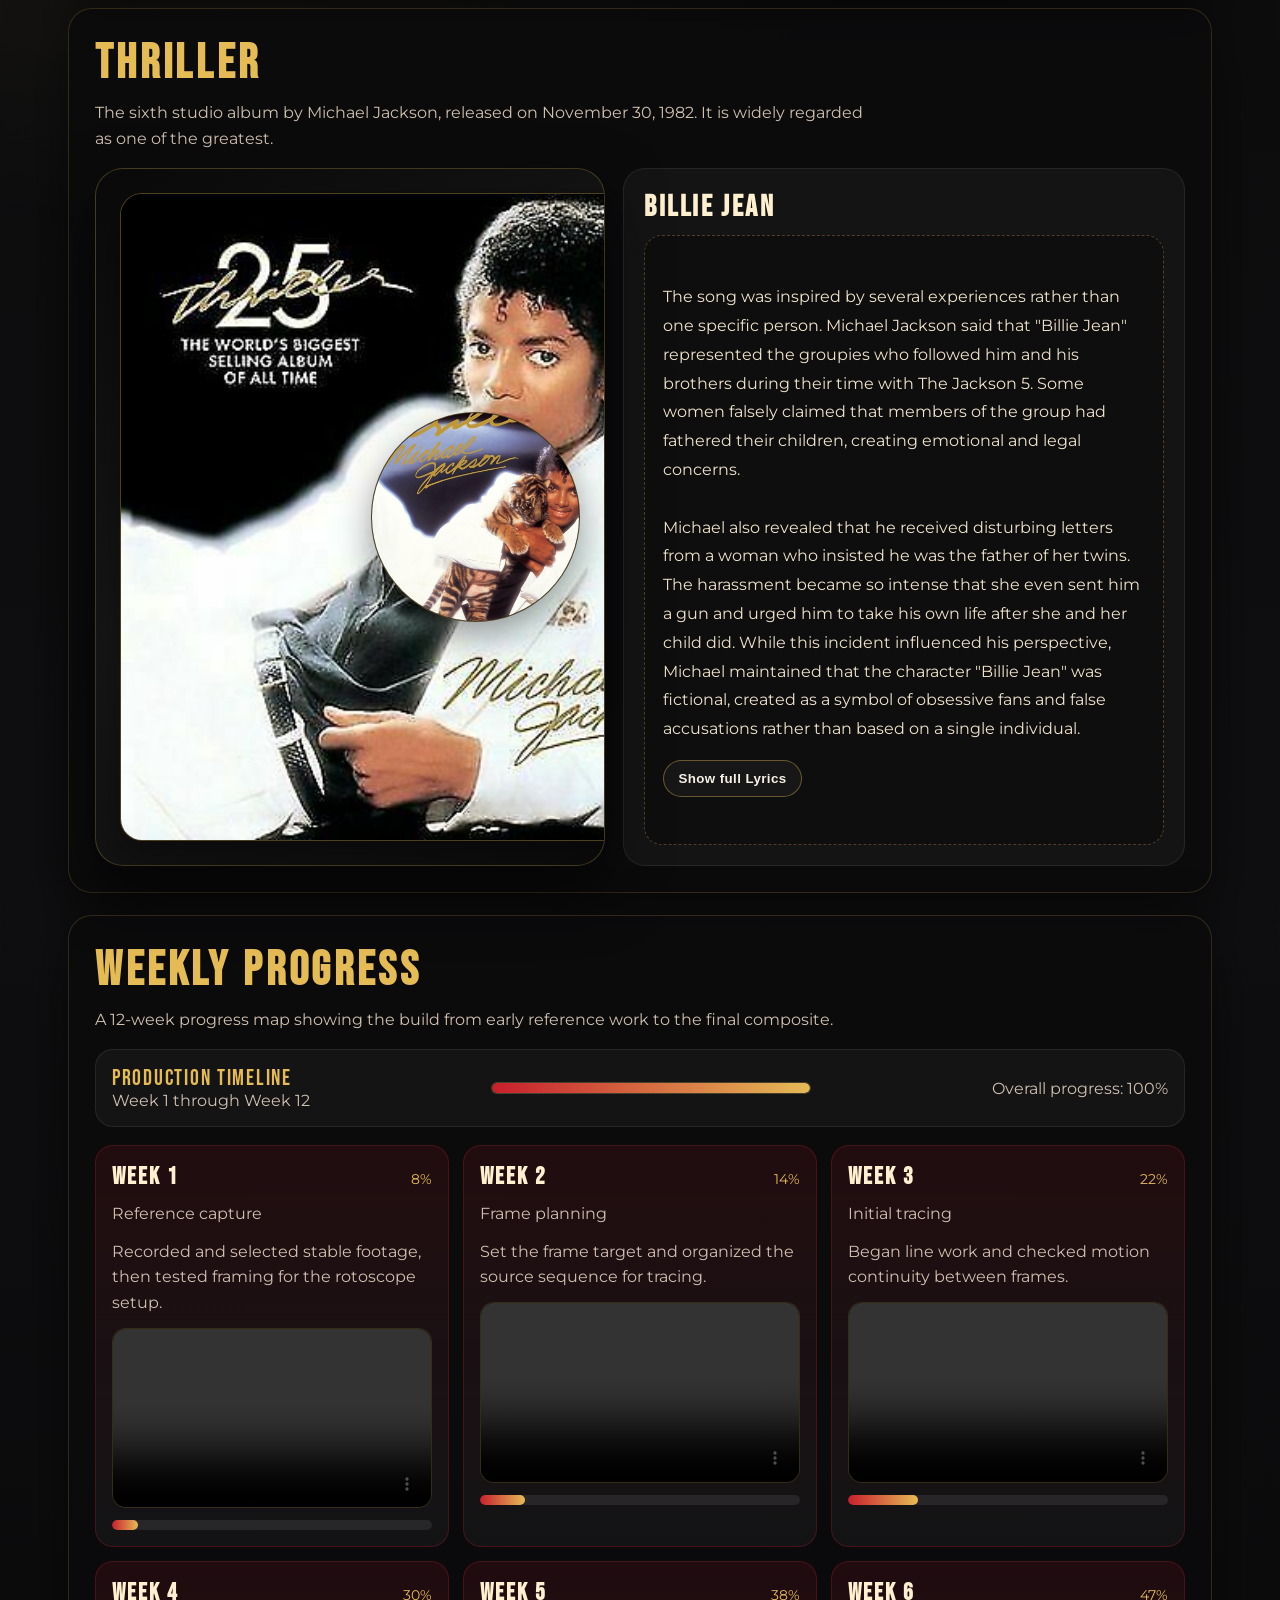
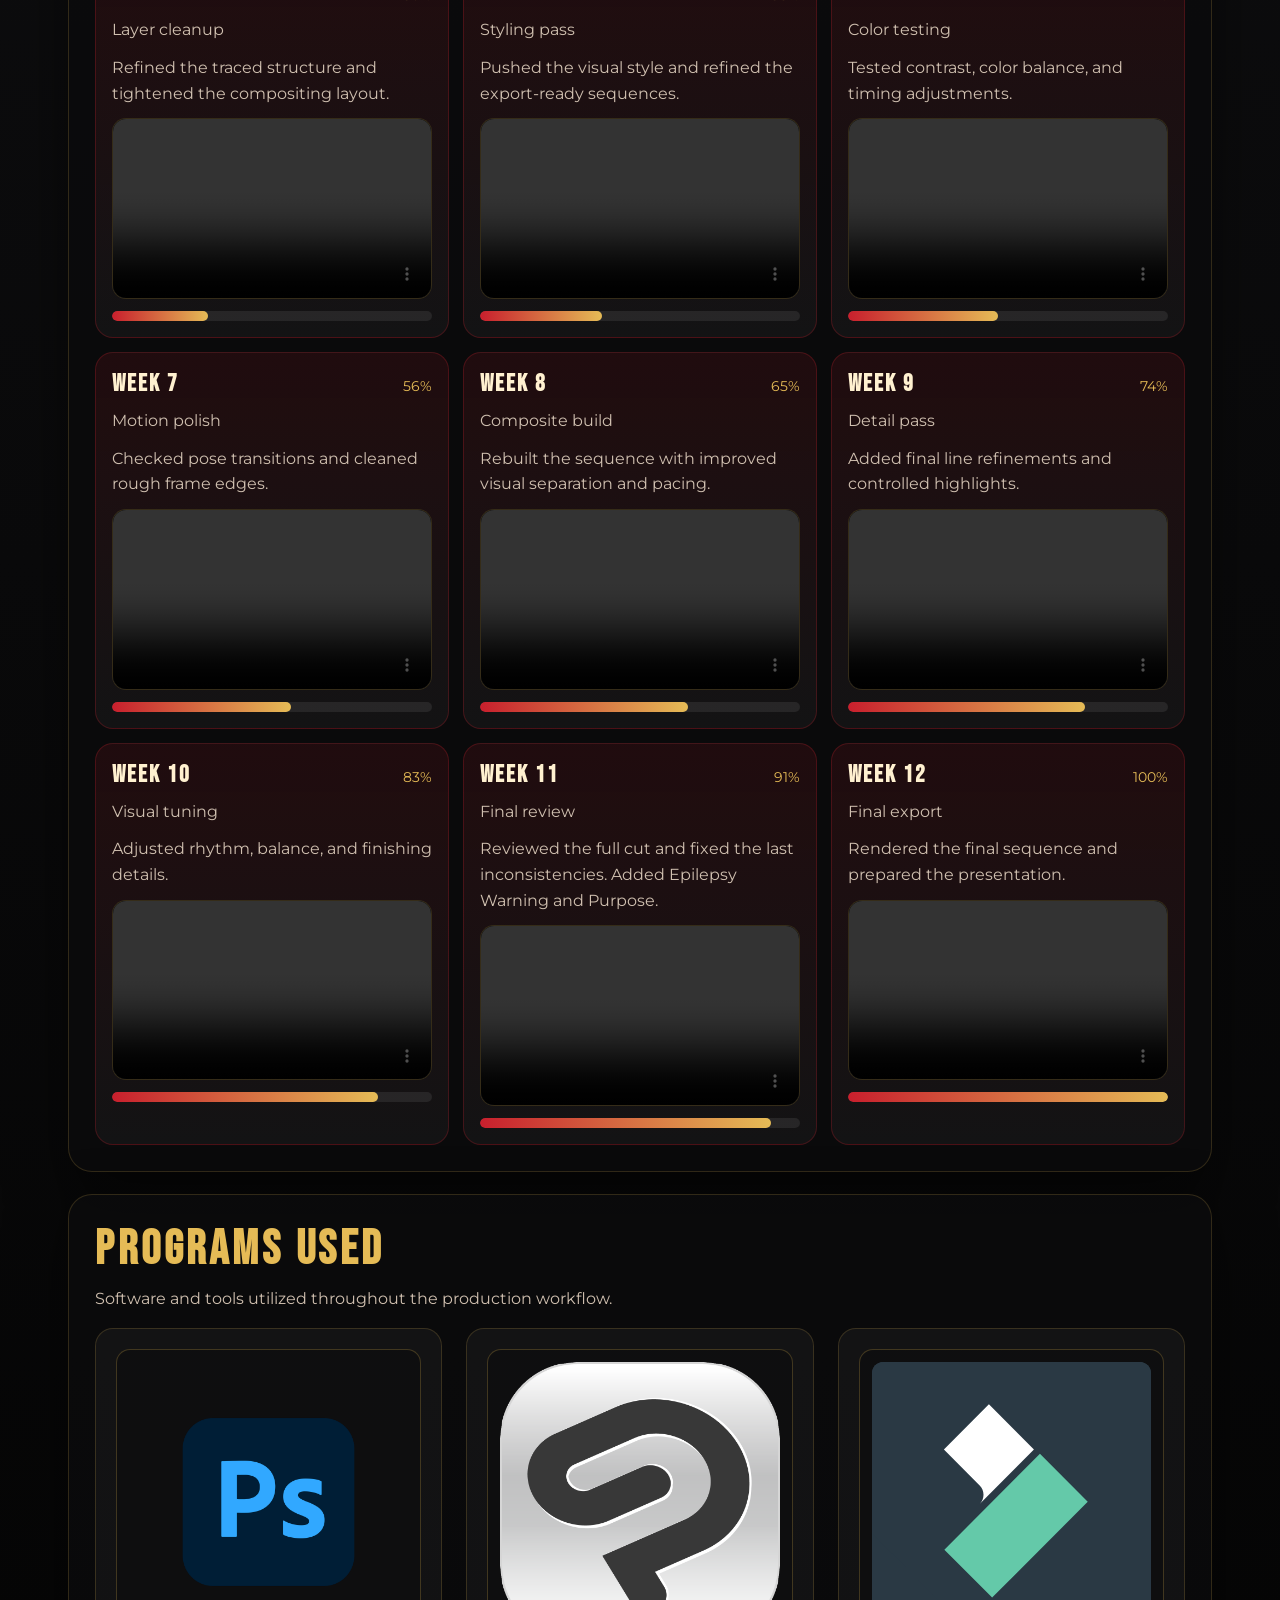
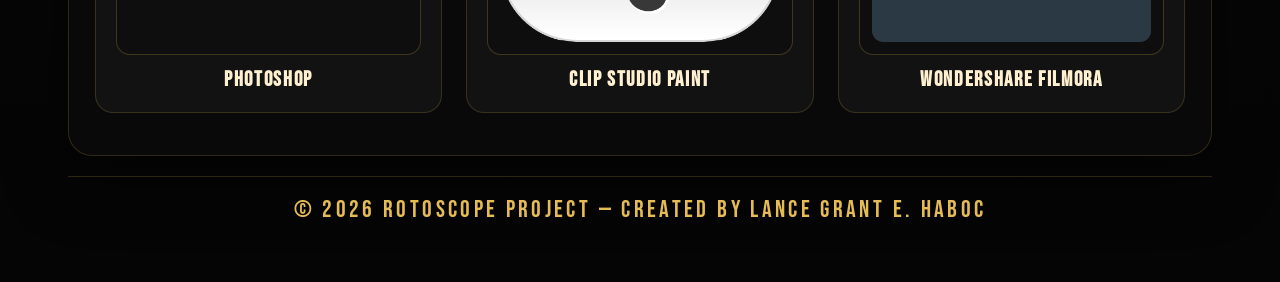
==== commit 7482ba1f: "Reditionv3" ====
--- a/sections/rotoscope.html
+++ b/sections/rotoscope.html
@@ -4,6 +4,7 @@
     <meta charset="UTF-8" />
     <meta name="viewport" content="width=device-width, initial-scale=1.0" />
     <title>Michael Jackson Rotoscope Showcase</title>
+    <link rel="icon" type="image/x-icon" href="../media/mscs/otfamicons/roto.ico" />
     <link rel="preconnect" href="https://fonts.googleapis.com" />
     <link rel="preconnect" href="https://fonts.gstatic.com" crossorigin />
     <link href="https://fonts.googleapis.com/css2?family=Bebas+Neue&family=Montserrat:wght@400;500;600;700;800&display=swap" rel="stylesheet" />
@@ -1054,7 +1055,7 @@
             </div>
         </section>
 
-        <div class="footer">© 2026 Solar System Project — Created by Lance Grant E. Haboc</div>
+        <div class="footer">© 2026 Rotoscope Project — Created by Lance Grant E. Haboc</div>
     </div>
 
     <div class="popup-overlay" id="lyricsPopup" role="dialog" aria-modal="true" aria-labelledby="lyricsPopupTitle" aria-hidden="true">
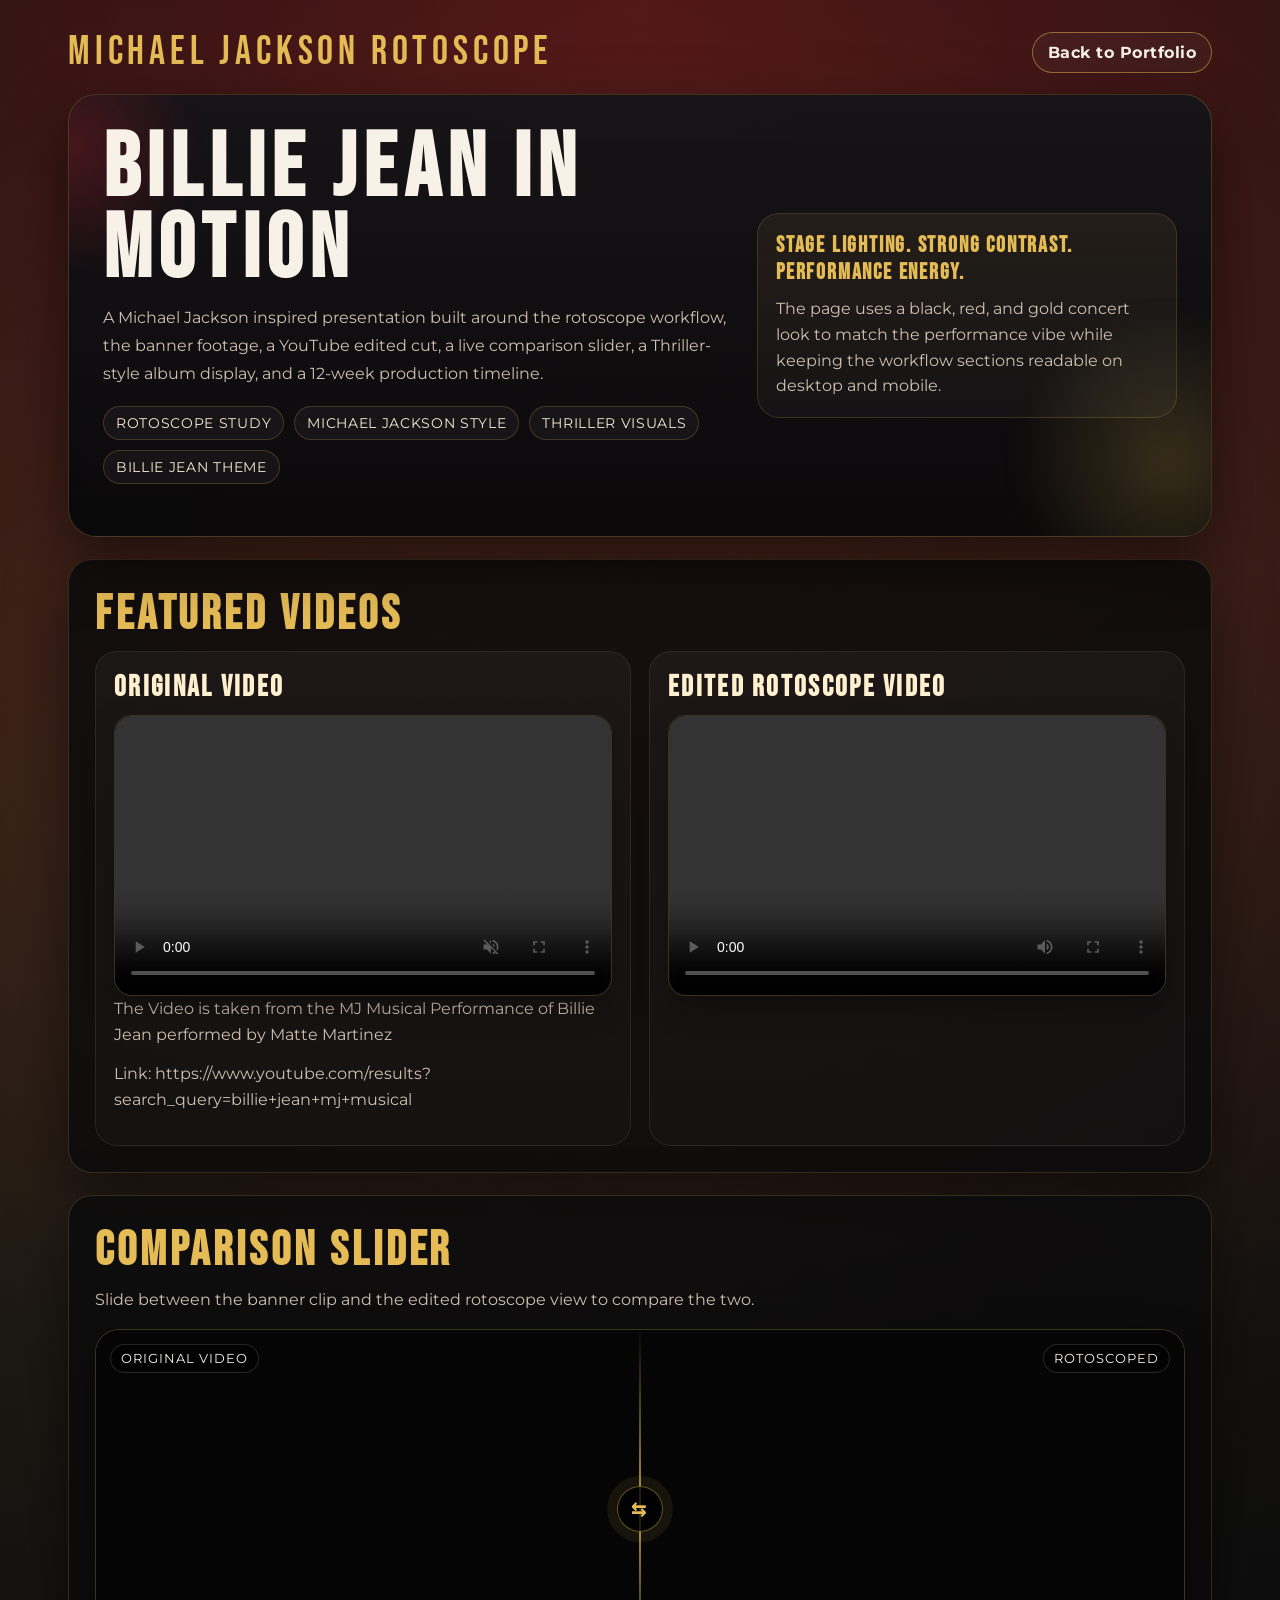
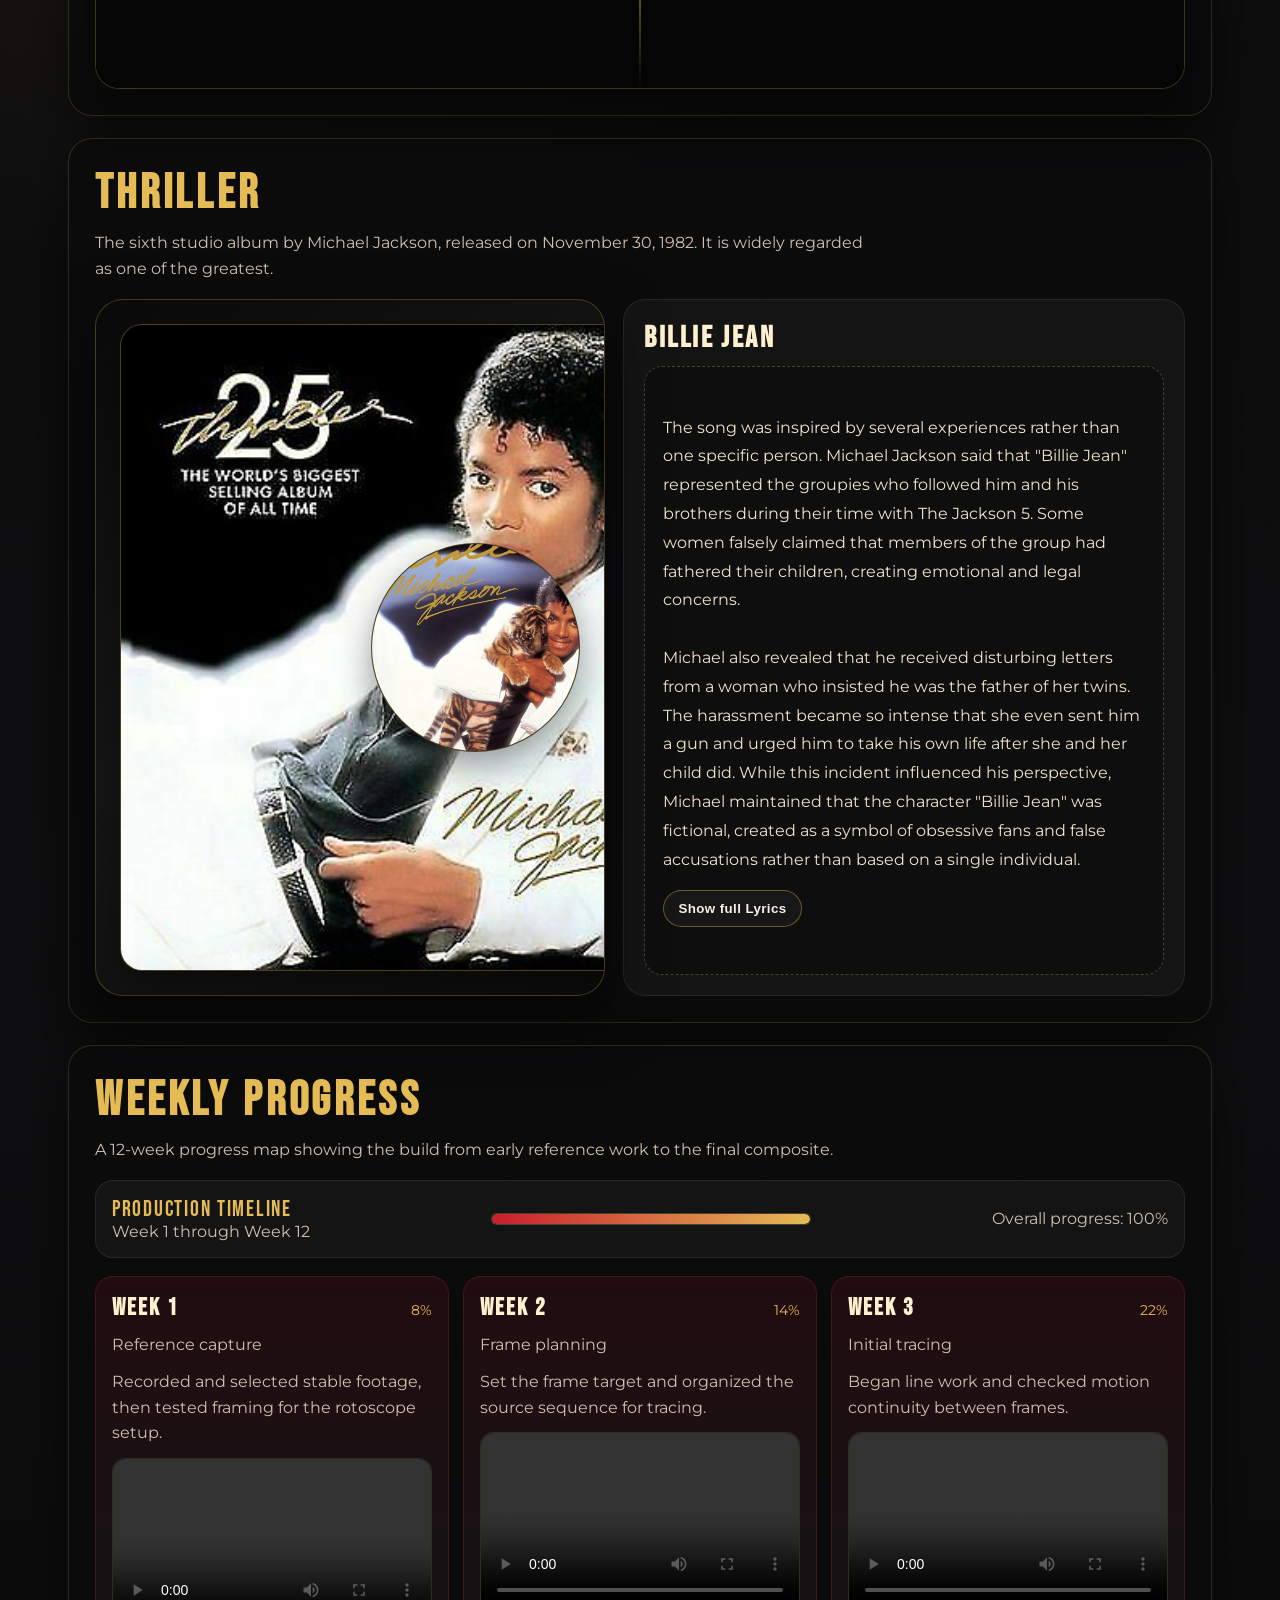
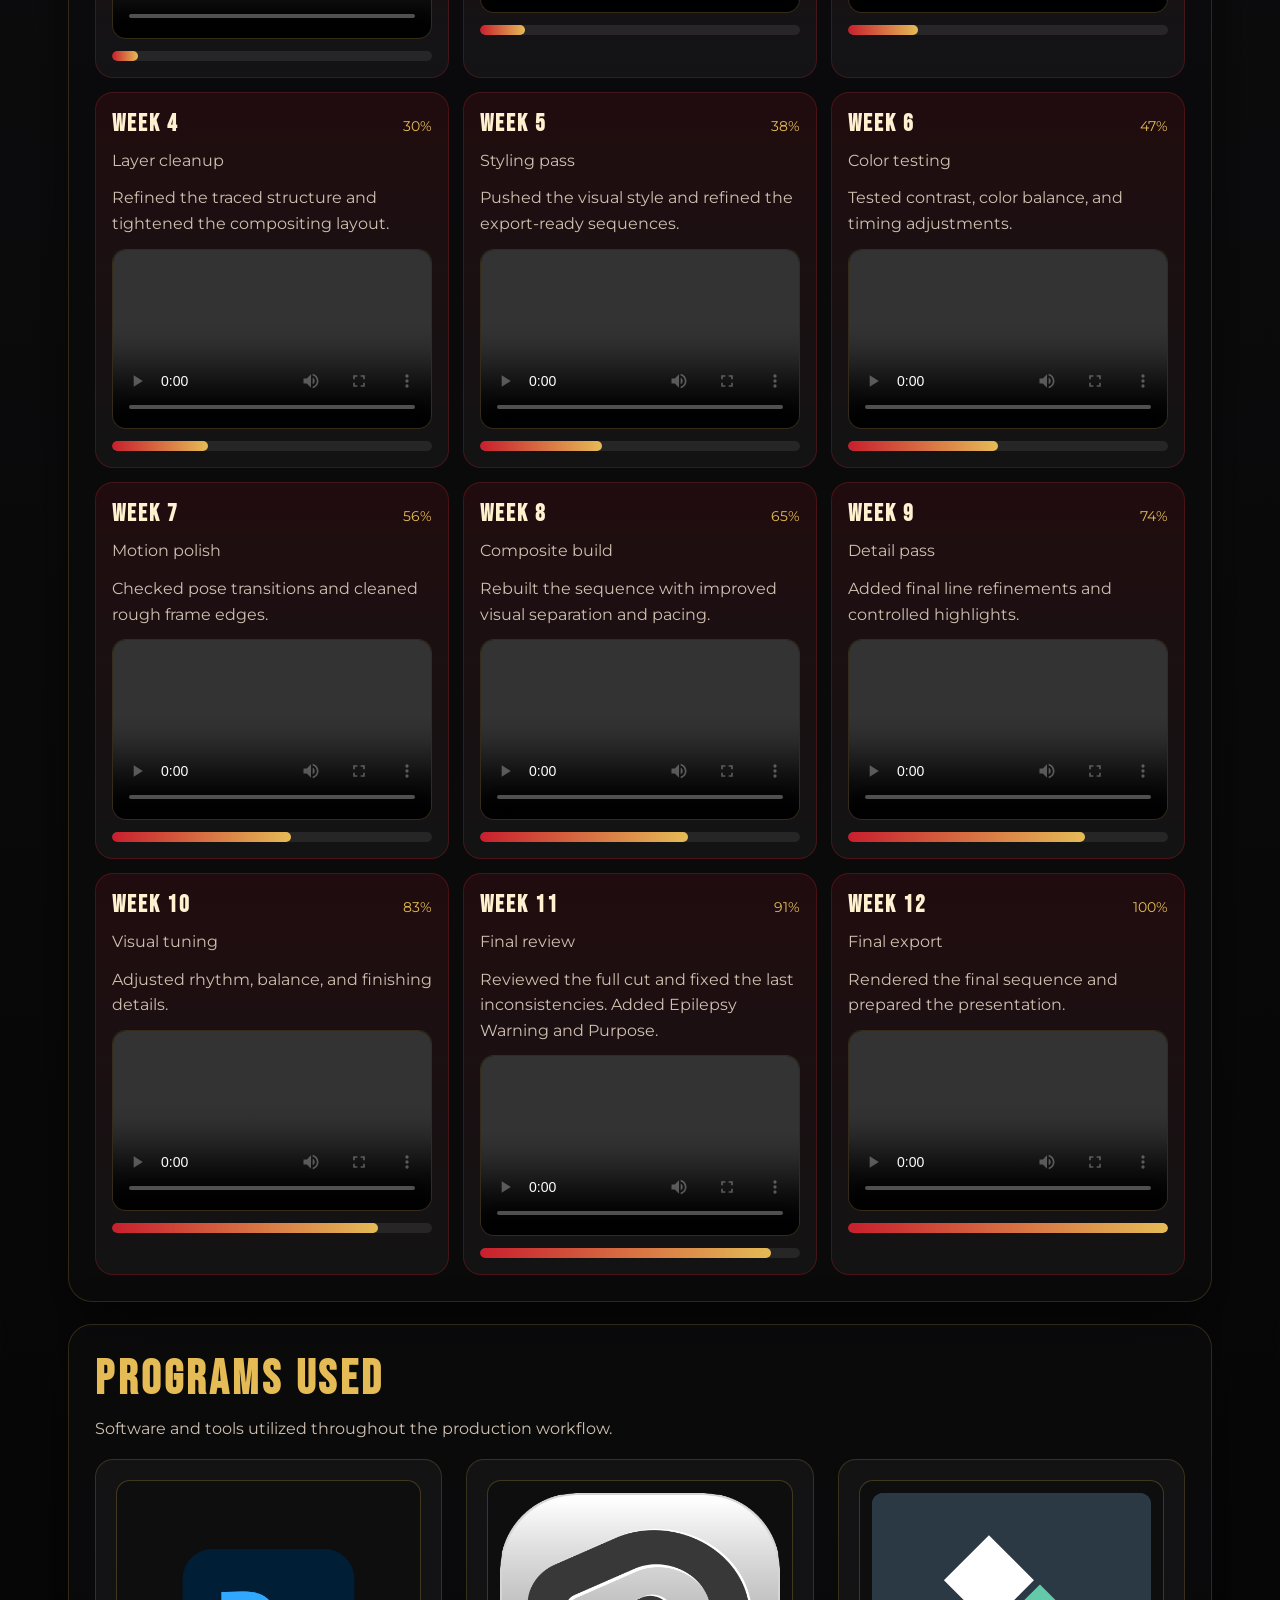
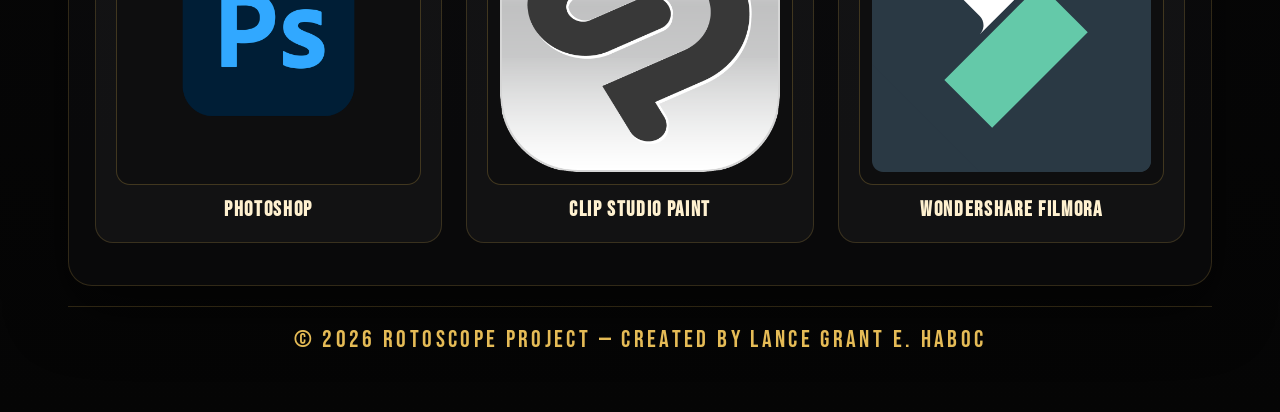
==== commit df944d95: "Credits" ====
--- a/sections/rotoscope.html
+++ b/sections/rotoscope.html
@@ -915,6 +915,8 @@
                             Your browser cannot play this video format.
                         </video>
                     </figure>
+                    <p> The Video is taken from the MJ Musical Performance of Billie Jean performed by Matte Martinez</p>
+                    <p>Link: https://www.youtube.com/results?search_query=billie+jean+mj+musical</p>
                 </article>
 
                 <article class="media-card">
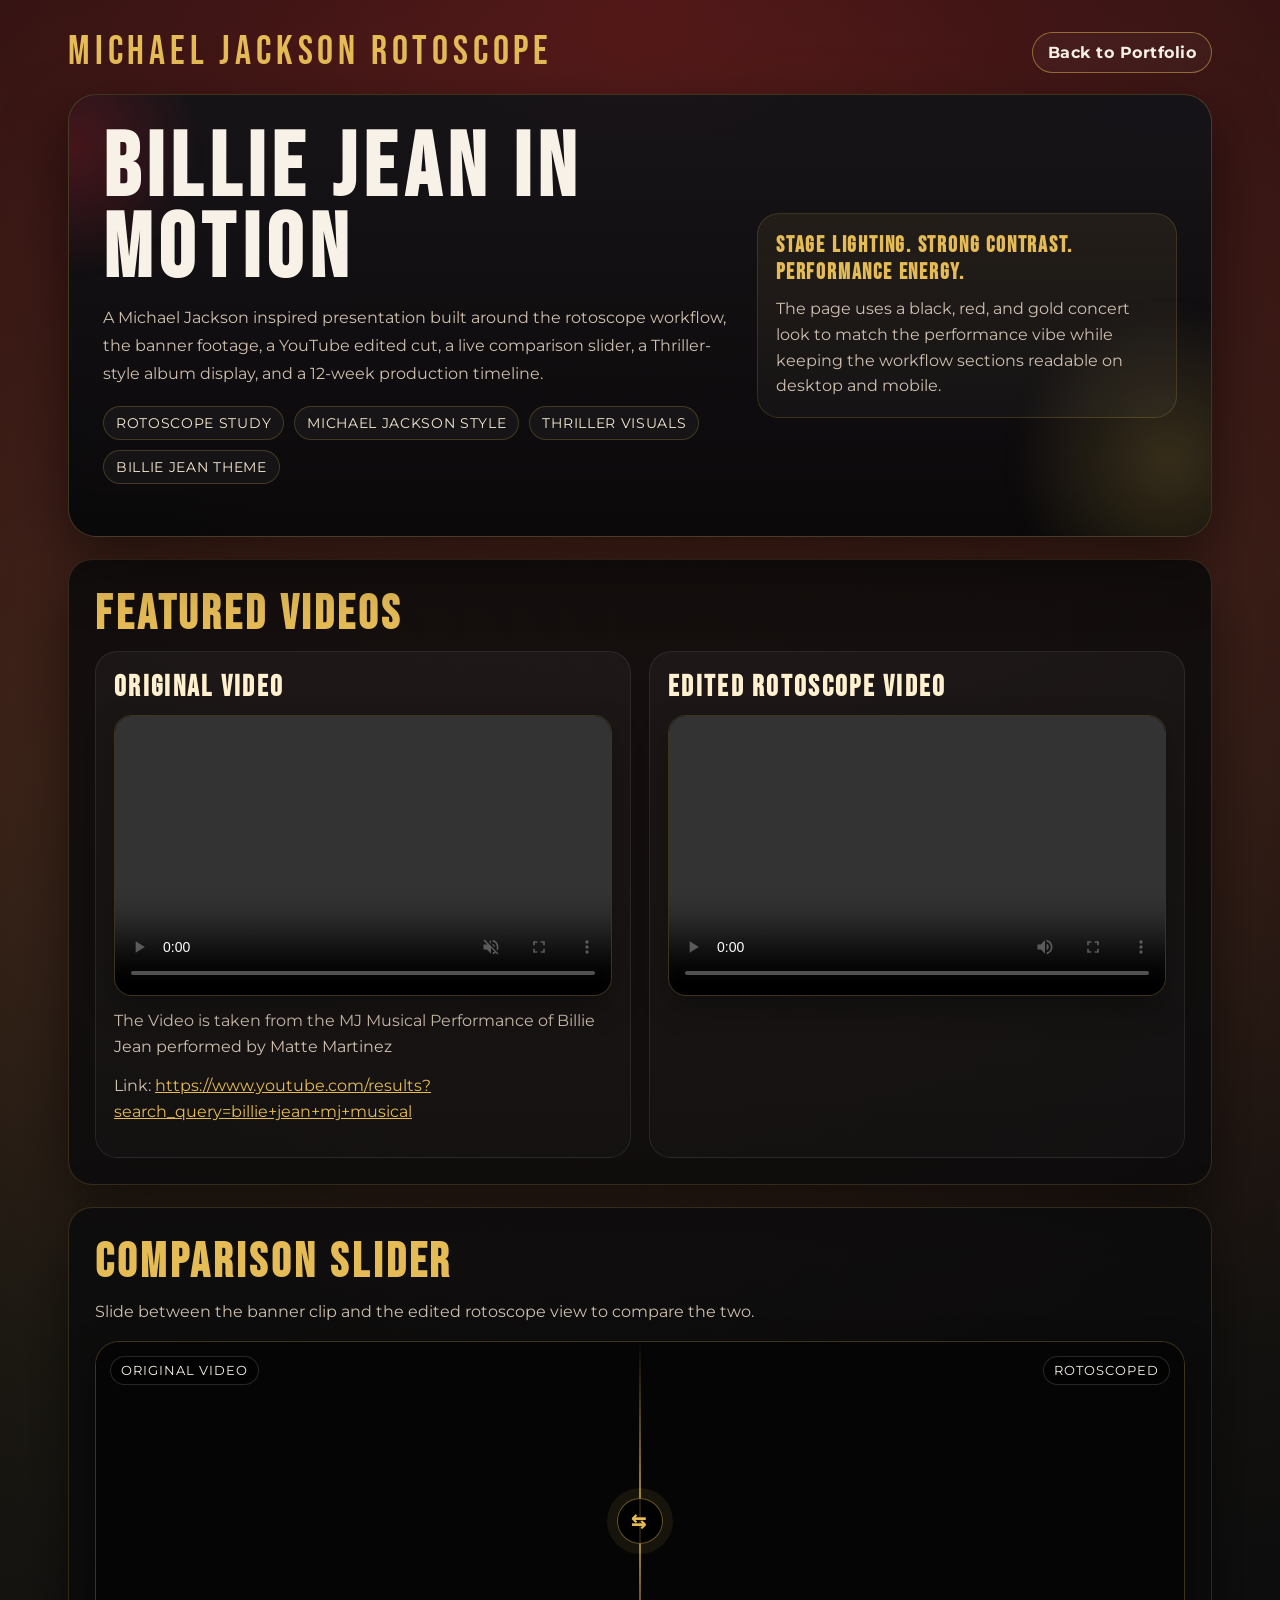
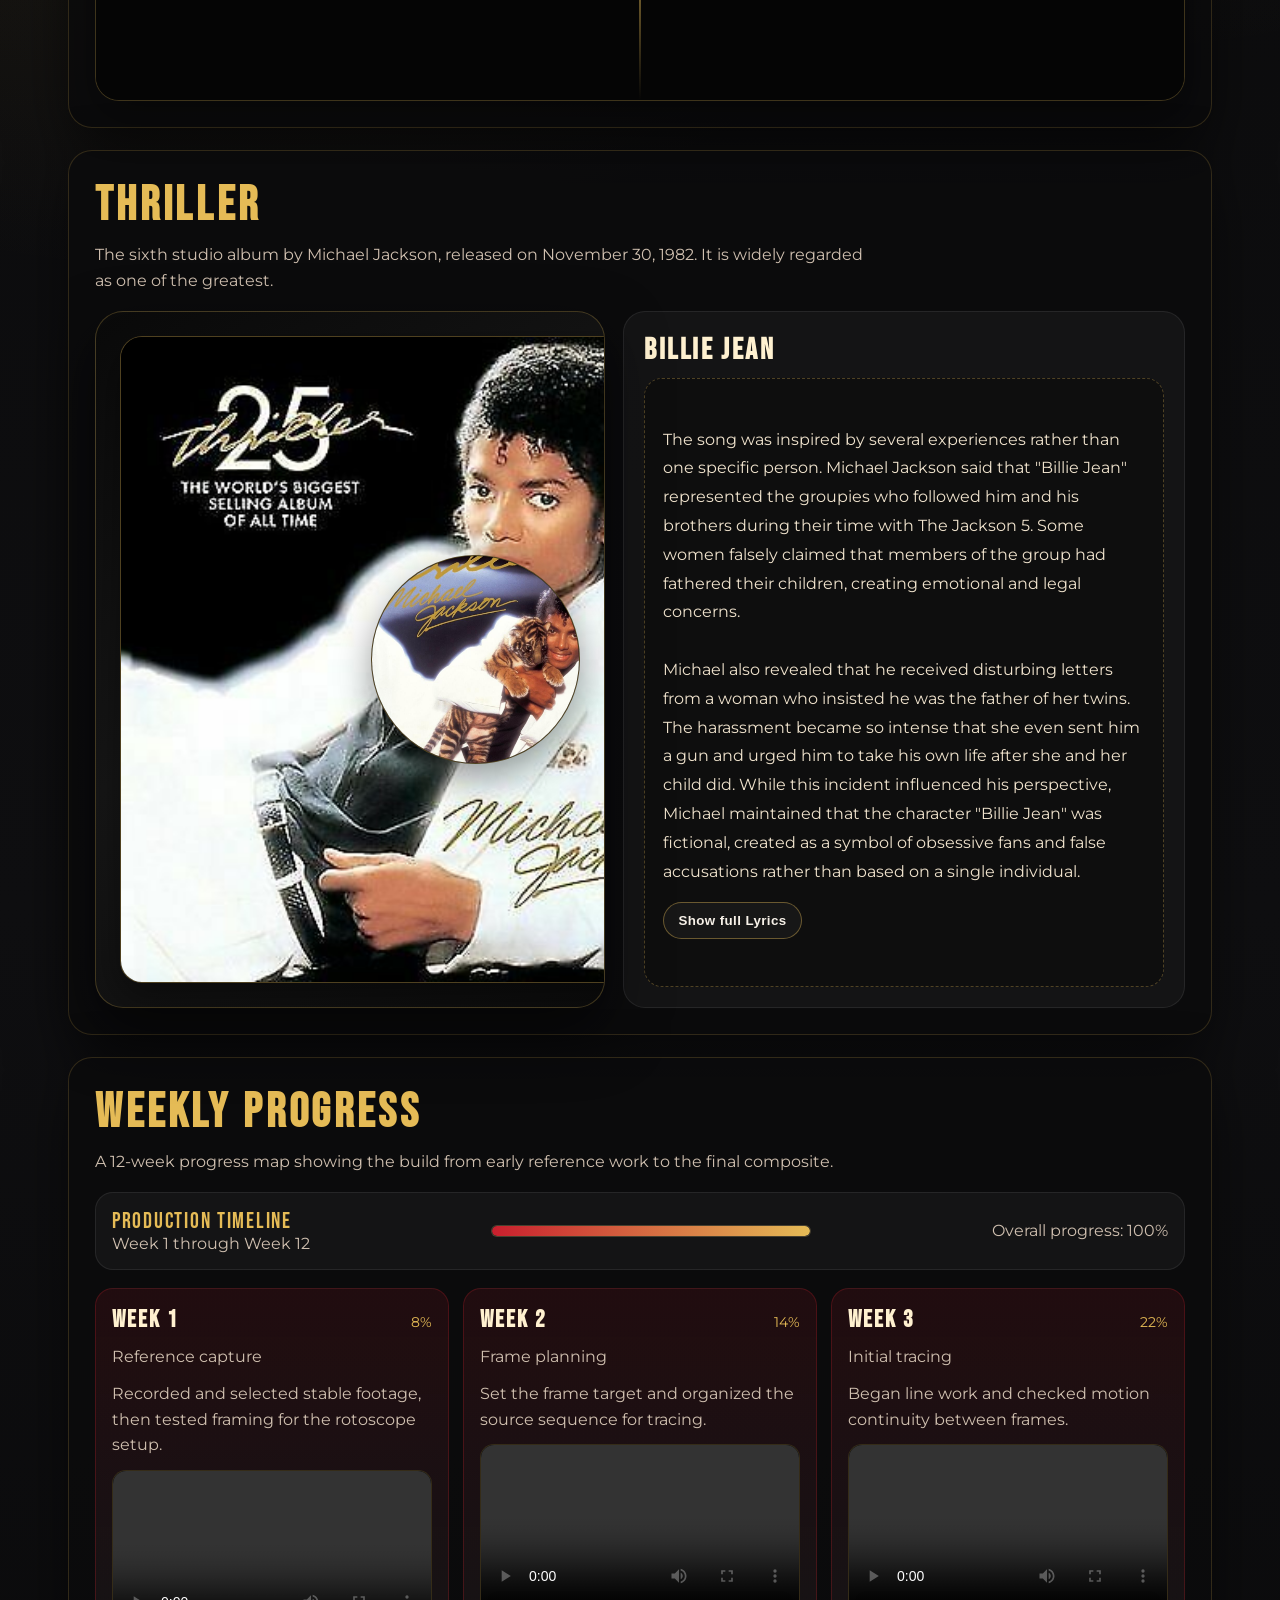
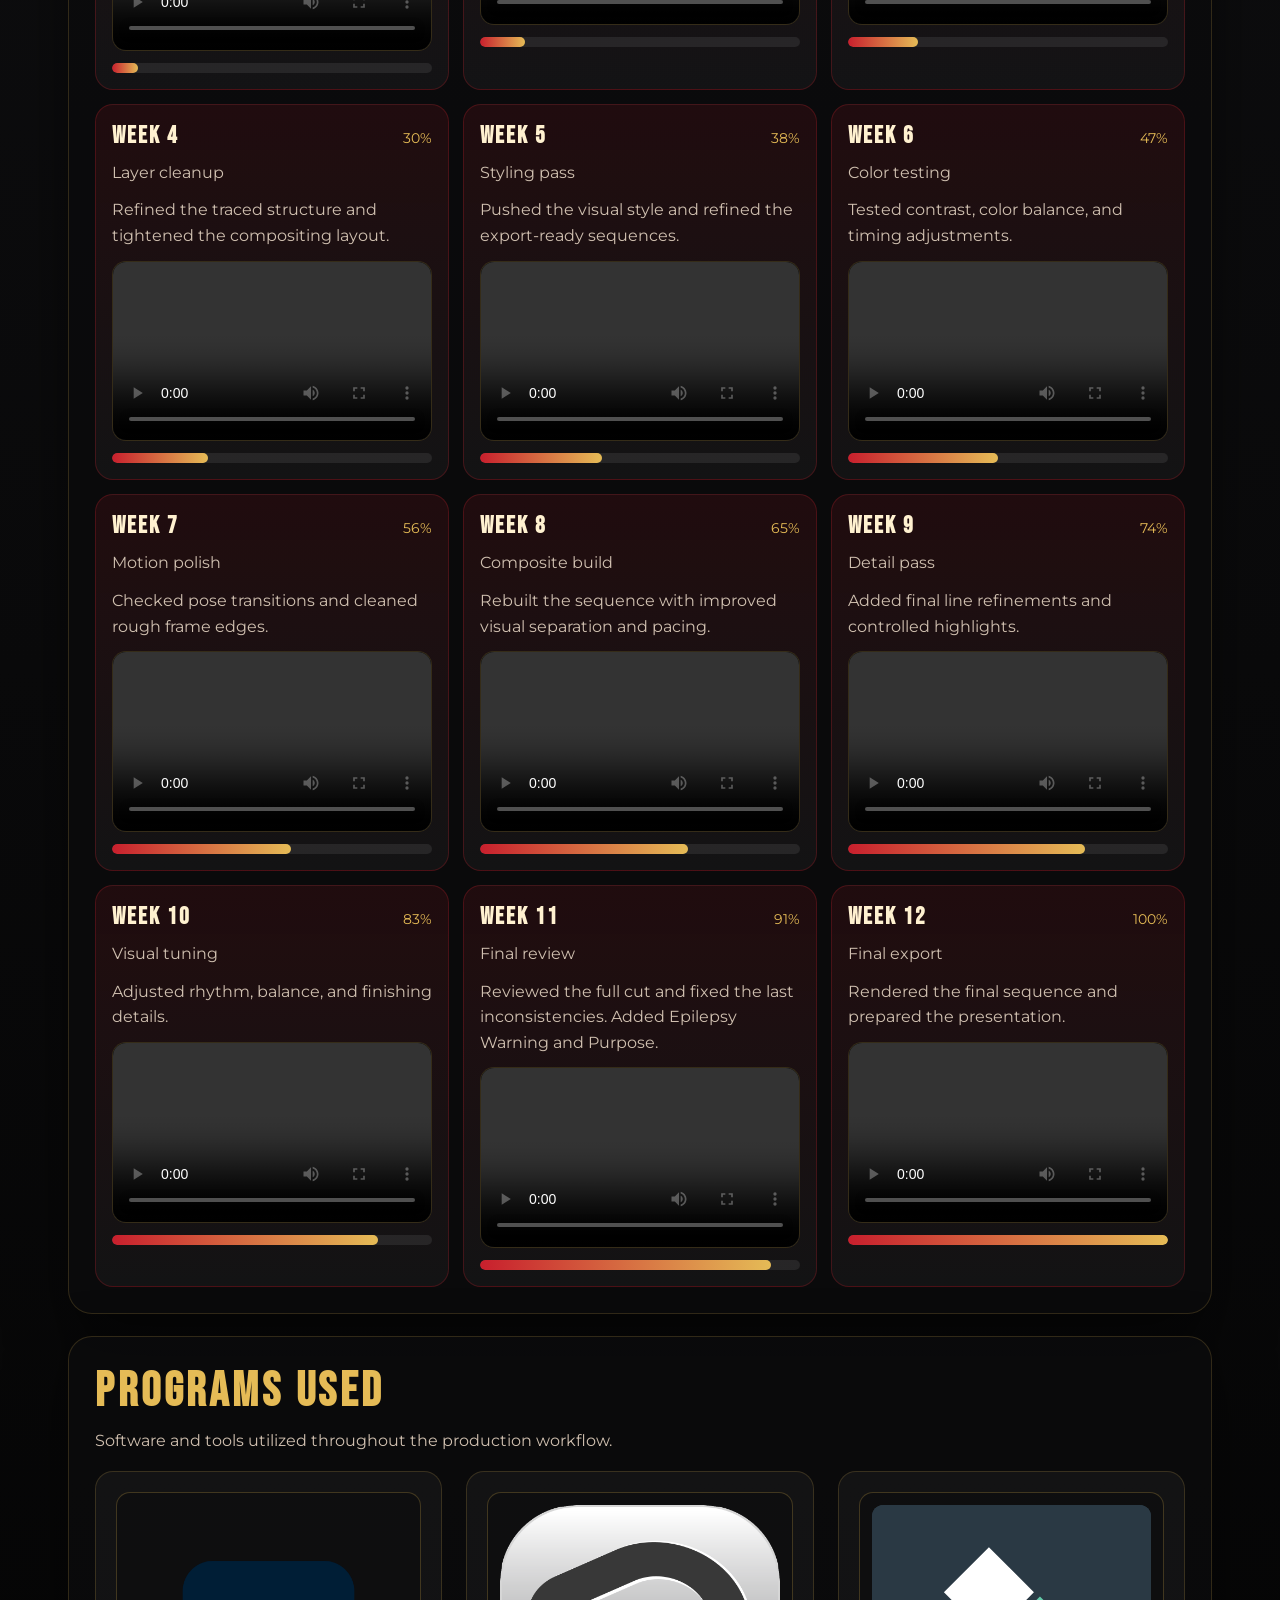
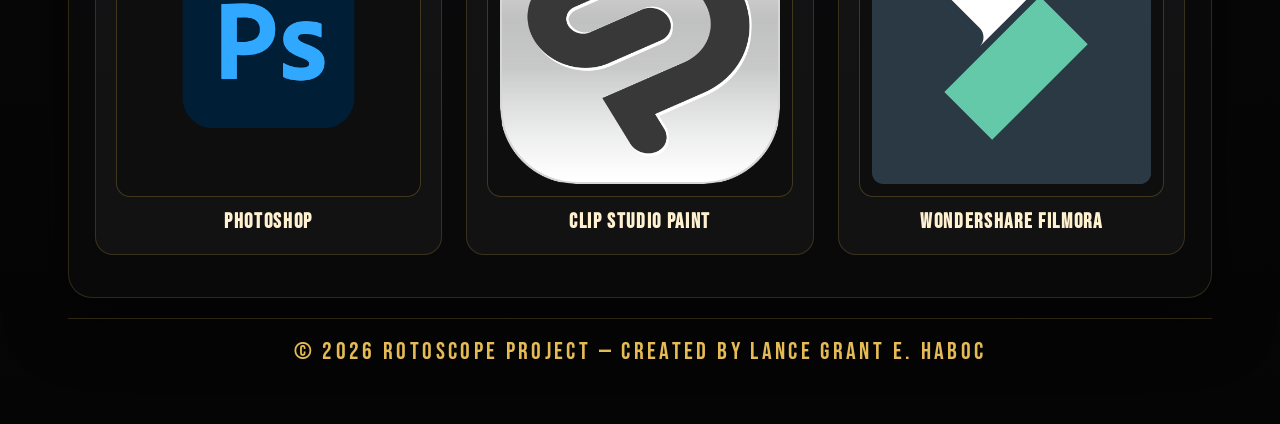
==== commit 4489ace1: "RevisionV2" ====
--- a/sections/rotoscope.html
+++ b/sections/rotoscope.html
@@ -915,8 +915,12 @@
                             Your browser cannot play this video format.
                         </video>
                     </figure>
-                    <p> The Video is taken from the MJ Musical Performance of Billie Jean performed by Matte Martinez</p>
-                    <p>Link: https://www.youtube.com/results?search_query=billie+jean+mj+musical</p>
+                    <p style="margin-top: 12px; color: var(--muted); line-height: 1.6;">
+                        The Video is taken from the MJ Musical Performance of Billie Jean performed by Matte Martinez
+                    </p>
+                    <p style="margin-top: 8px; color: var(--muted); line-height: 1.6;">
+                        Link: <a href="https://www.youtube.com/results?search_query=billie+jean+mj+musical" target="_blank" rel="noopener noreferrer" style="color: var(--gold);">https://www.youtube.com/results?search_query=billie+jean+mj+musical</a>
+                    </p>
                 </article>
 
                 <article class="media-card">
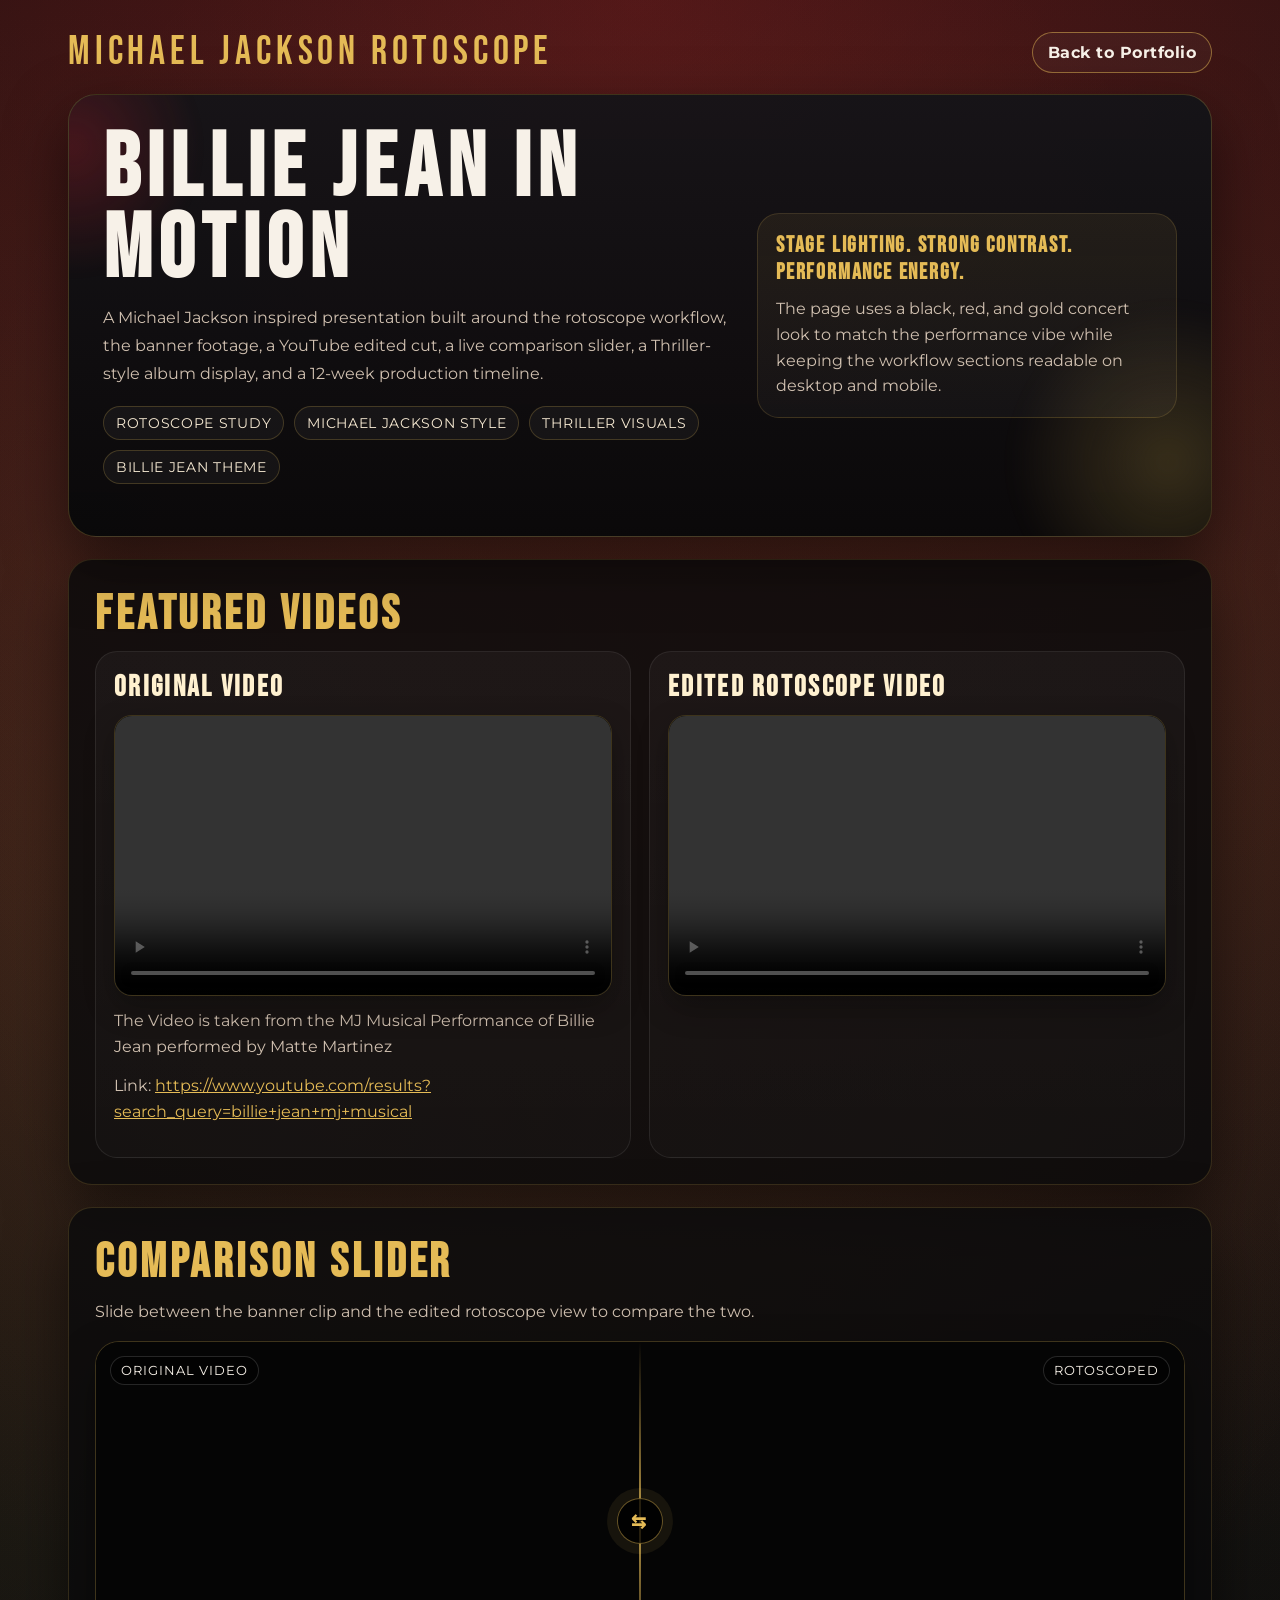
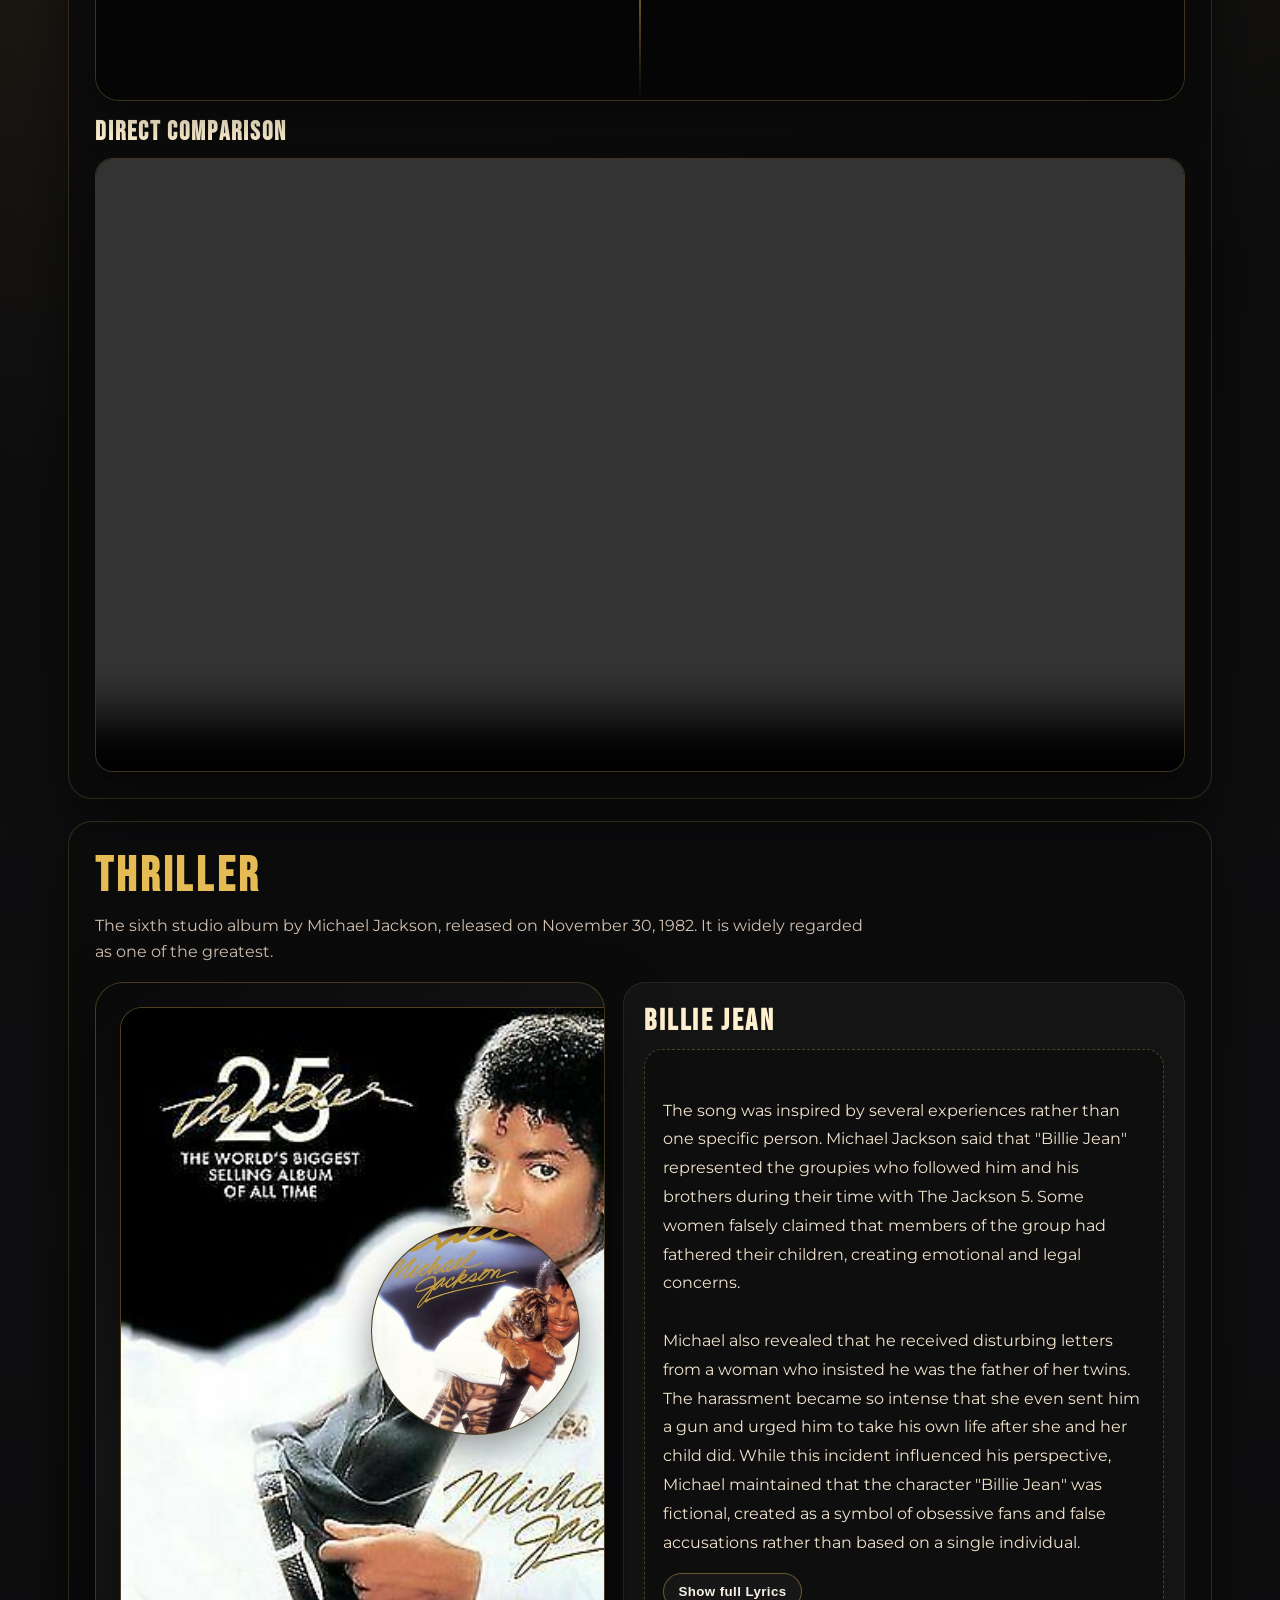
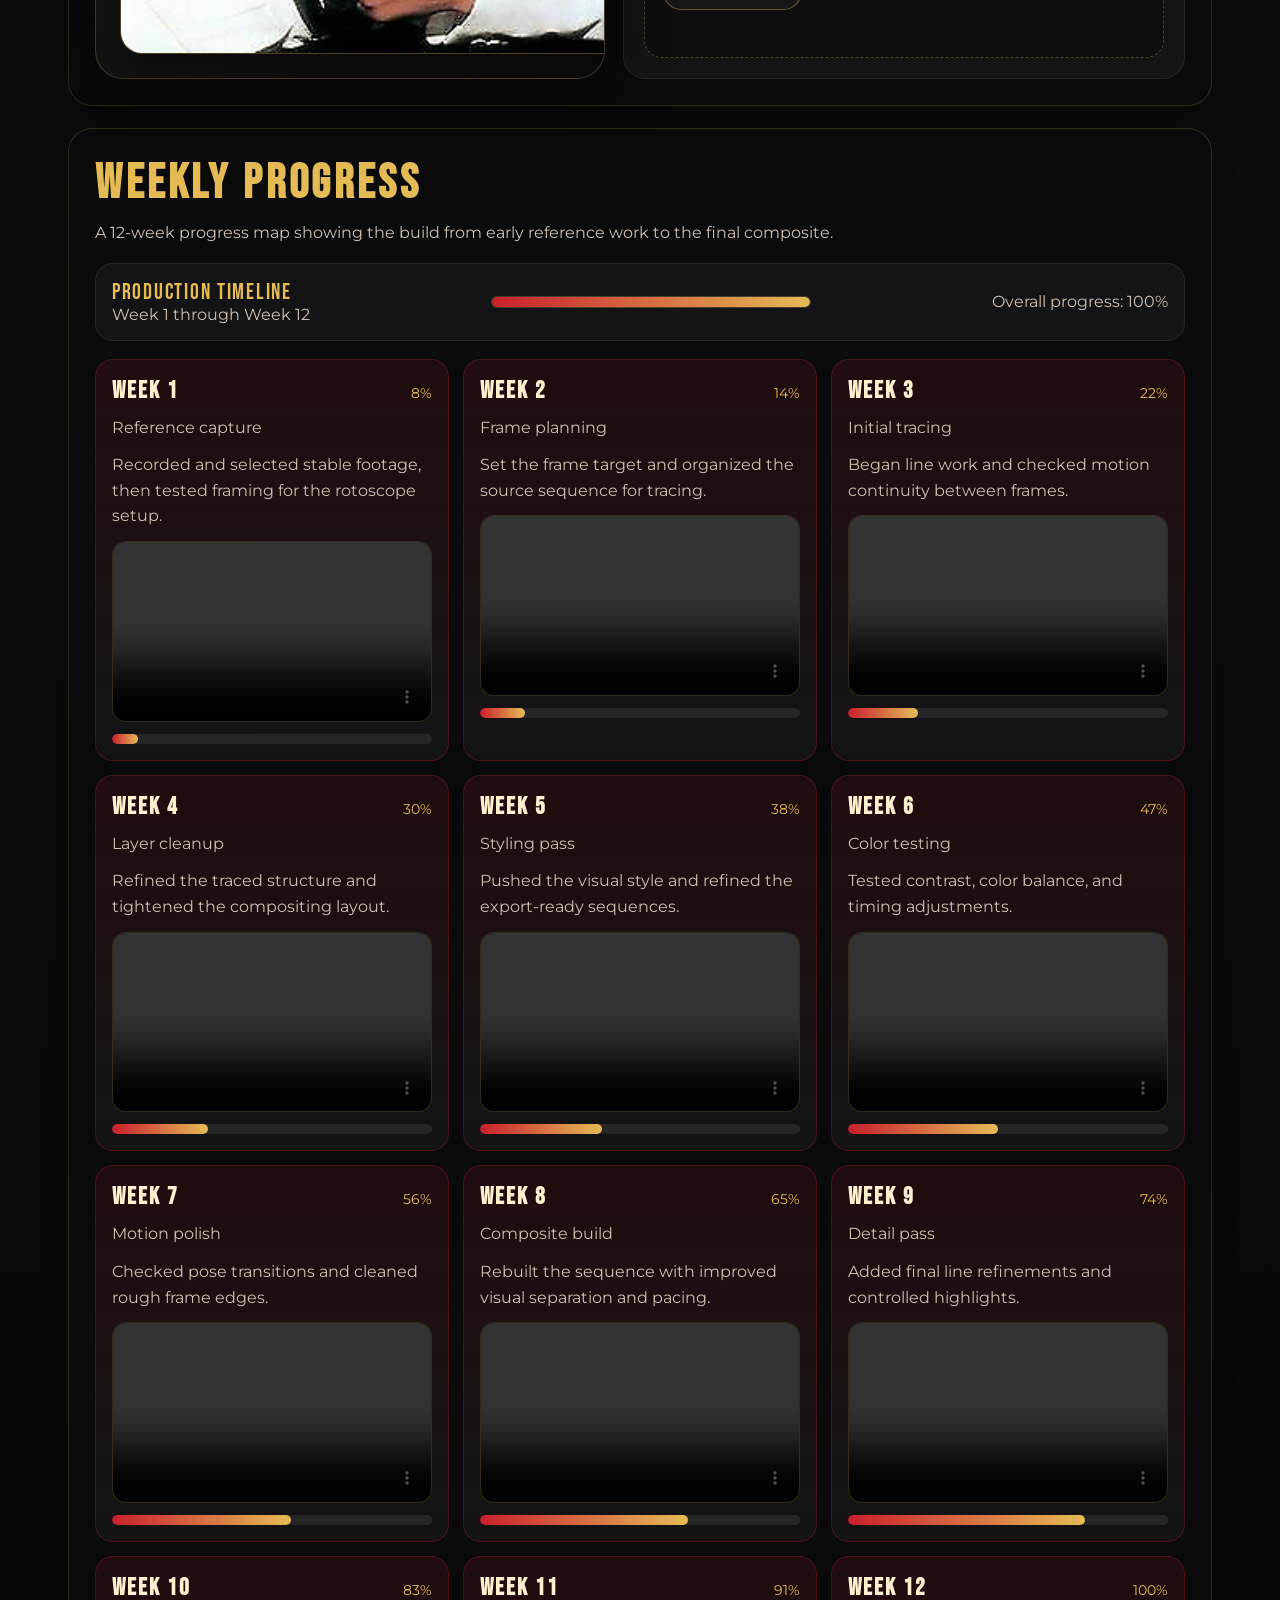
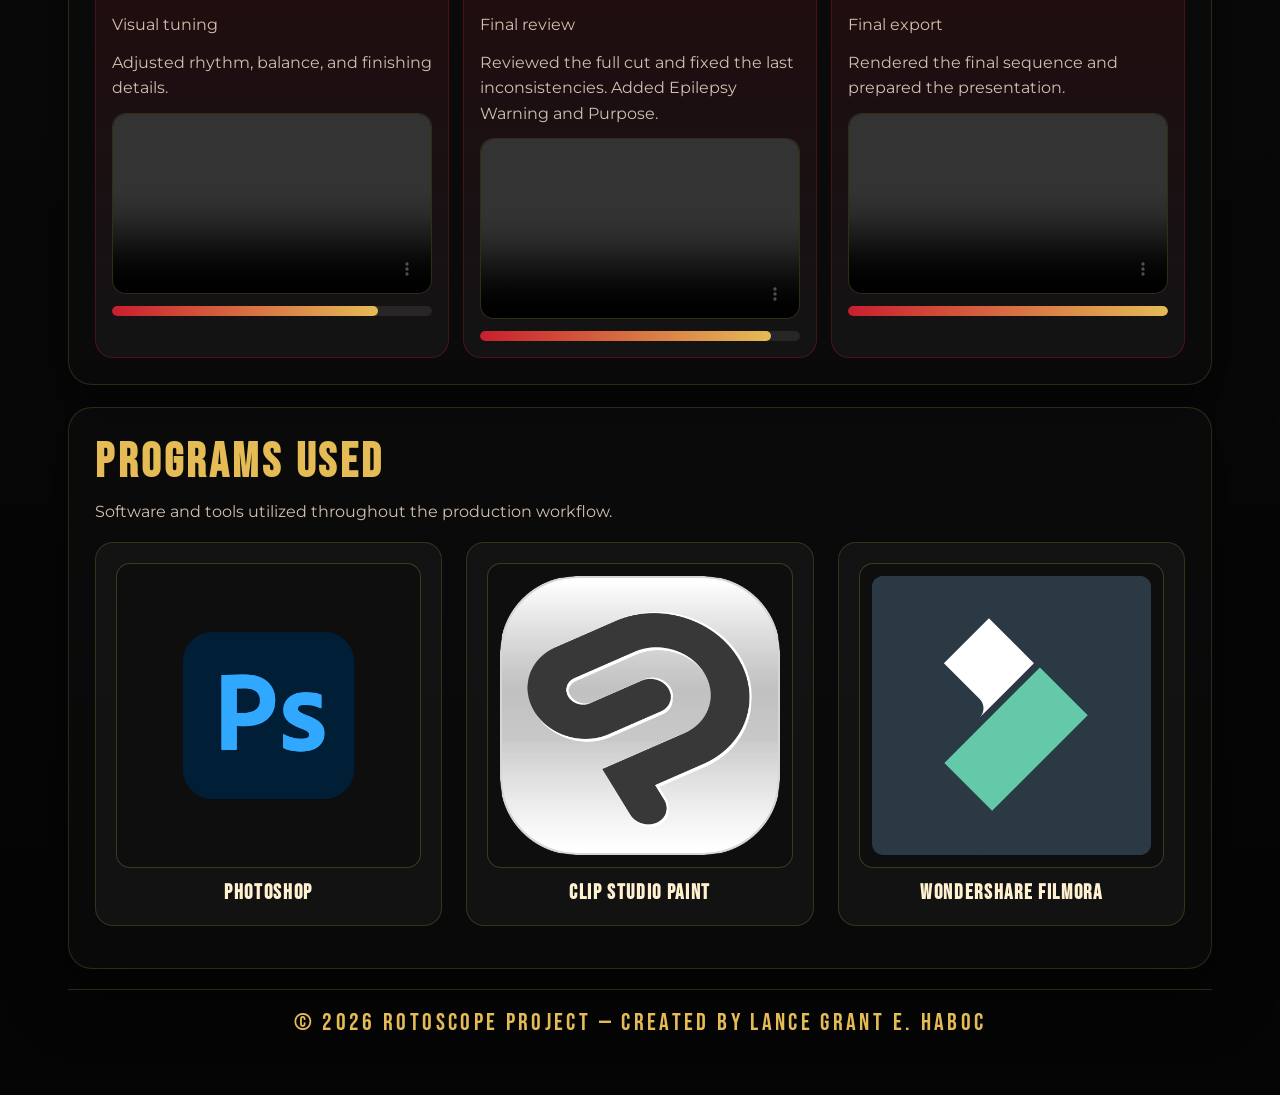
==== commit f8311057: "RevisionV5 (Final)" ====
--- a/sections/rotoscope.html
+++ b/sections/rotoscope.html
@@ -960,6 +960,16 @@
                 </div>
 
                 <div class="comparison-handle" aria-hidden="true"></div>
+            </div>
+
+            <div style="margin-top: 16px;">
+                <h3 style="font-family: 'Bebas Neue', sans-serif; font-size: 1.6rem; letter-spacing: 0.08em; margin-bottom: 10px; color: #fff1d0;">Direct Comparison</h3>
+                <figure class="video-shell">
+                    <video controls preload="metadata" playsinline aria-label="Direct comparison video">
+                        <source src="../media/videos/side.mp4" type="video/mp4" />
+                        Your browser cannot play this video format.
+                    </video>
+                </figure>
             </div>
 
             <div class="slider-row" style="display: none;">
